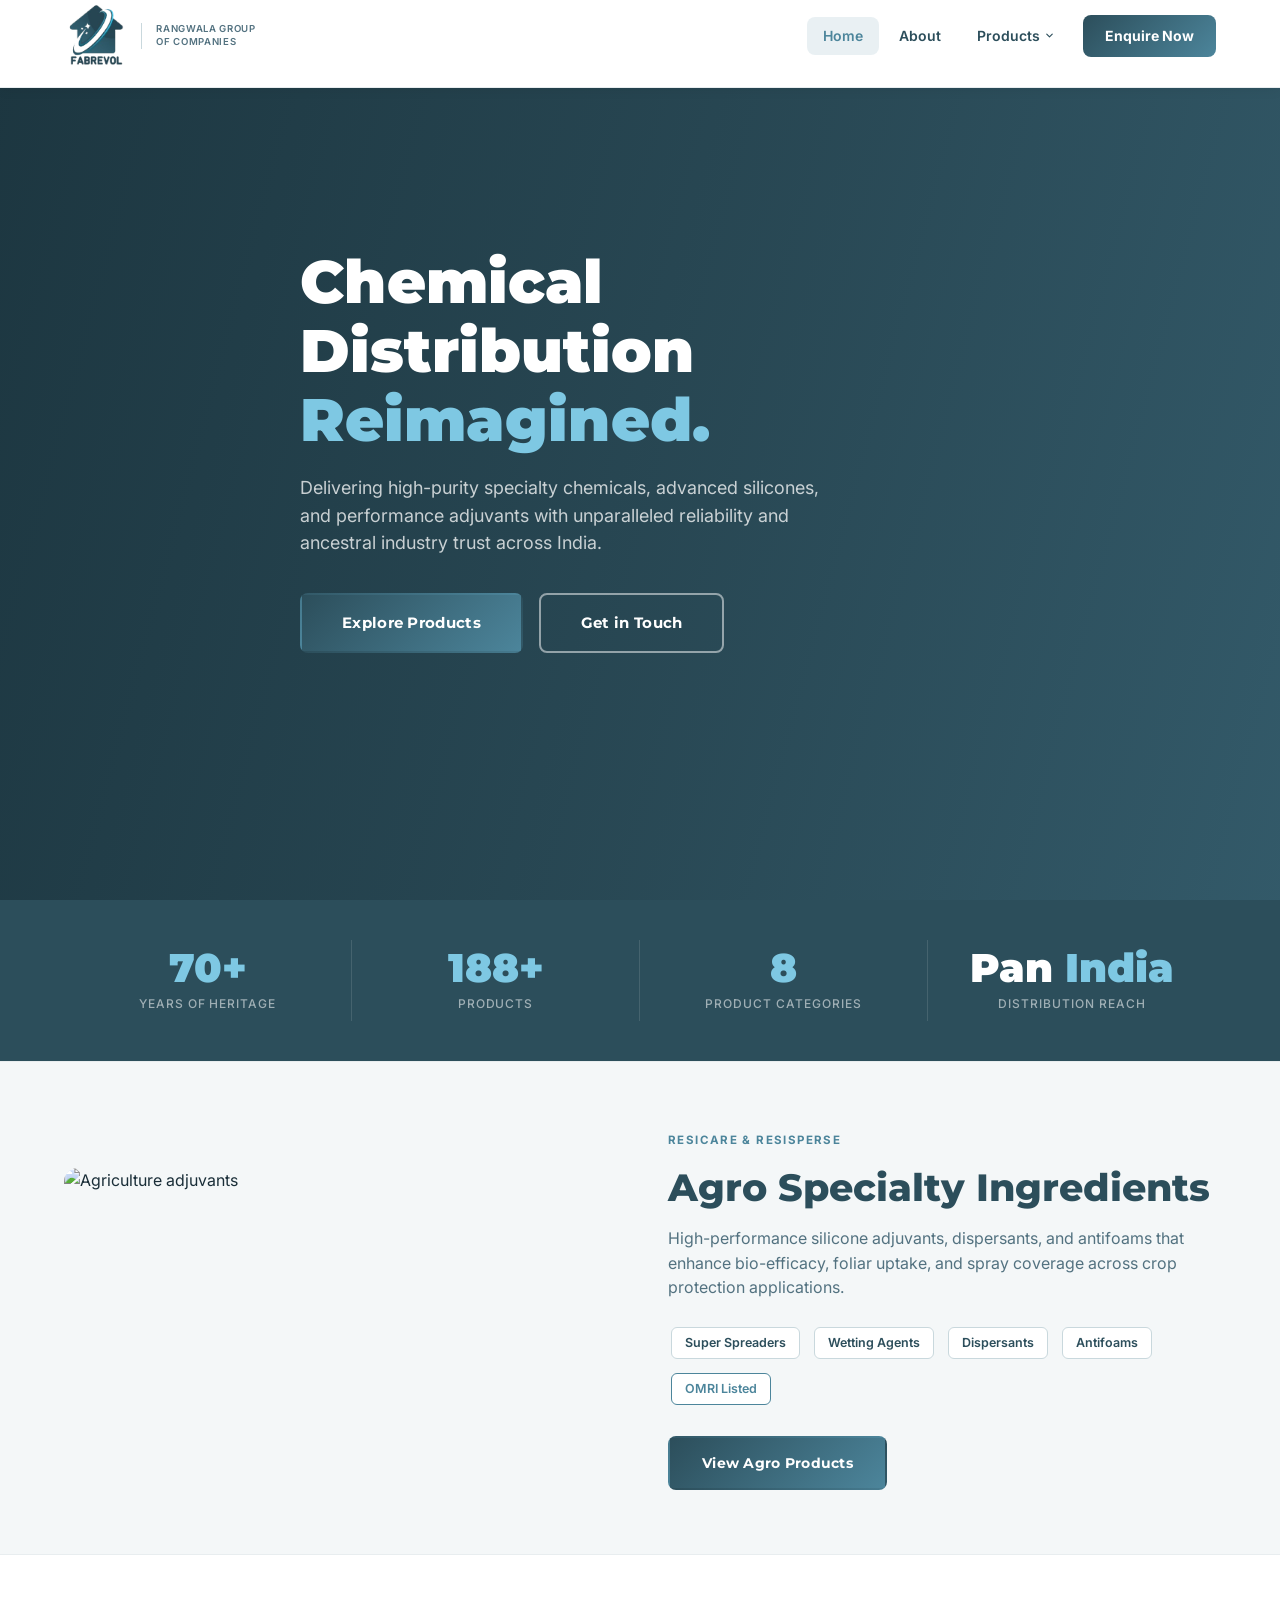
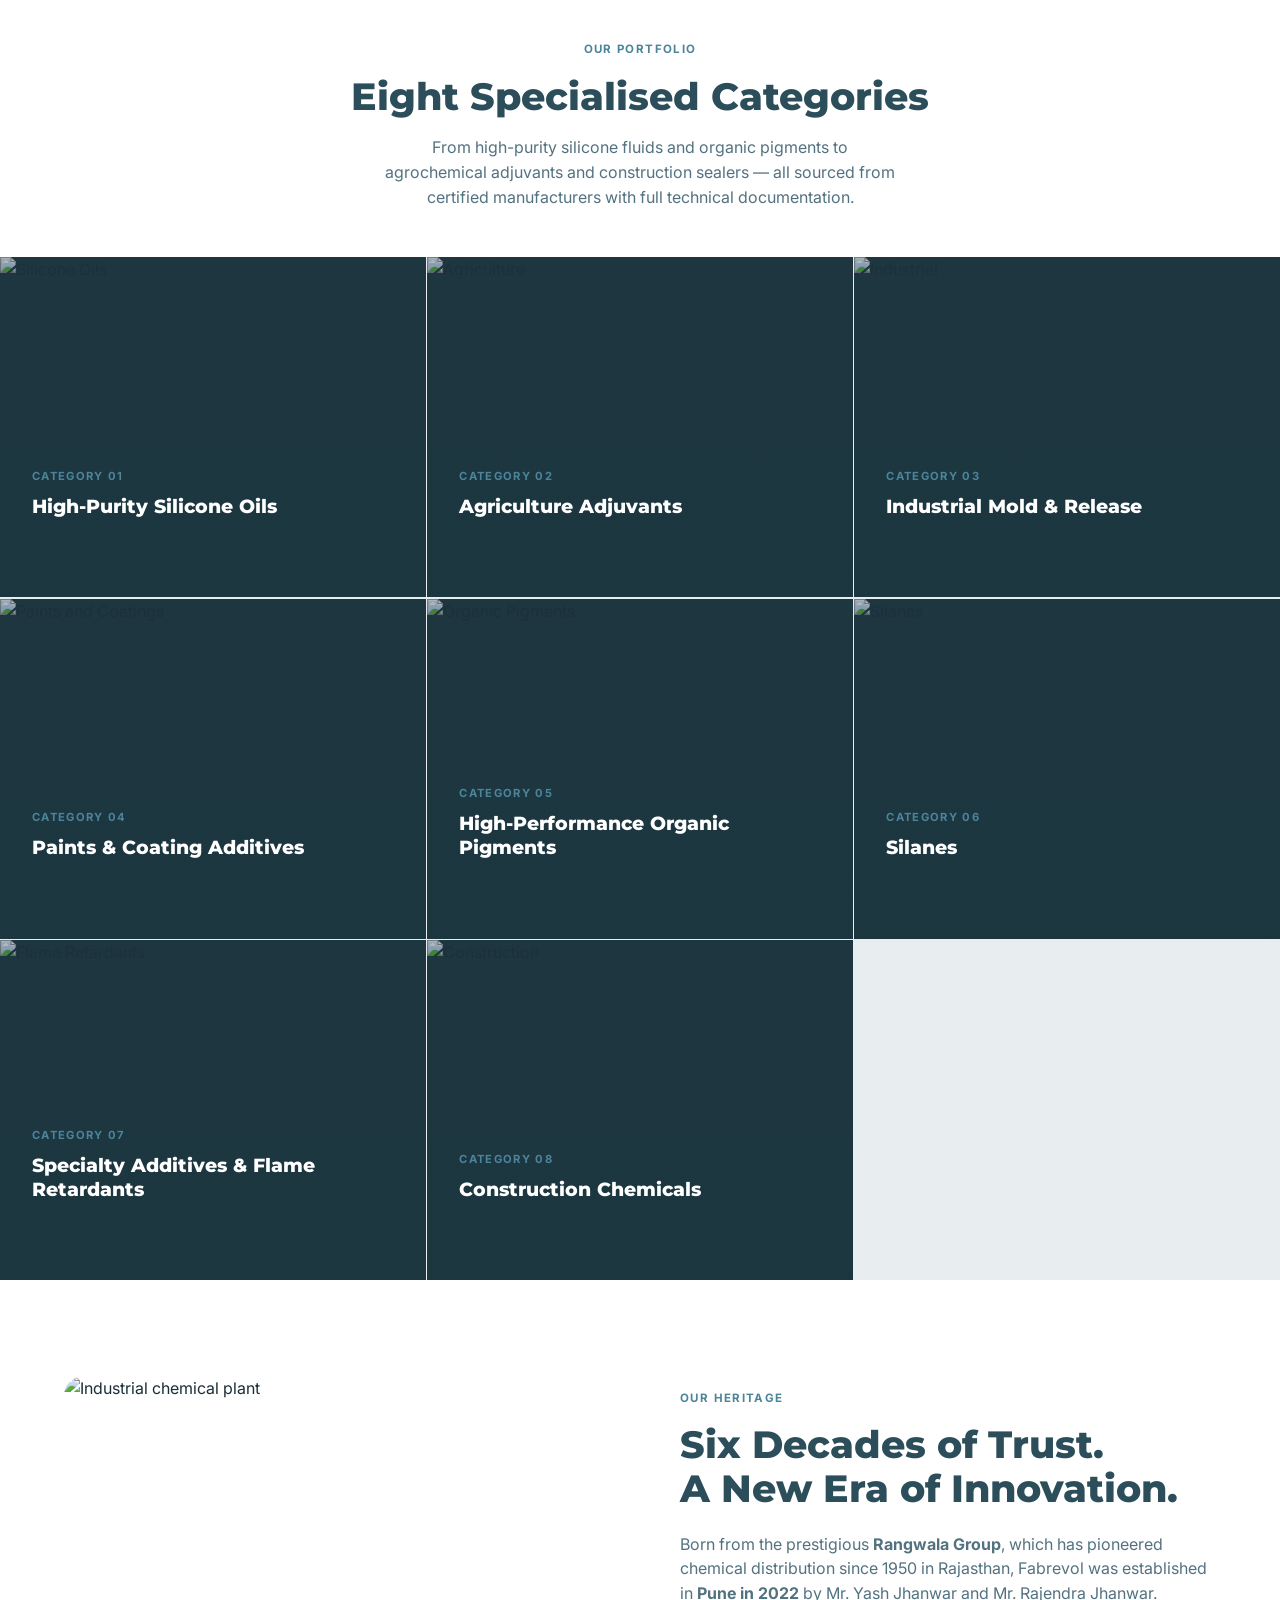
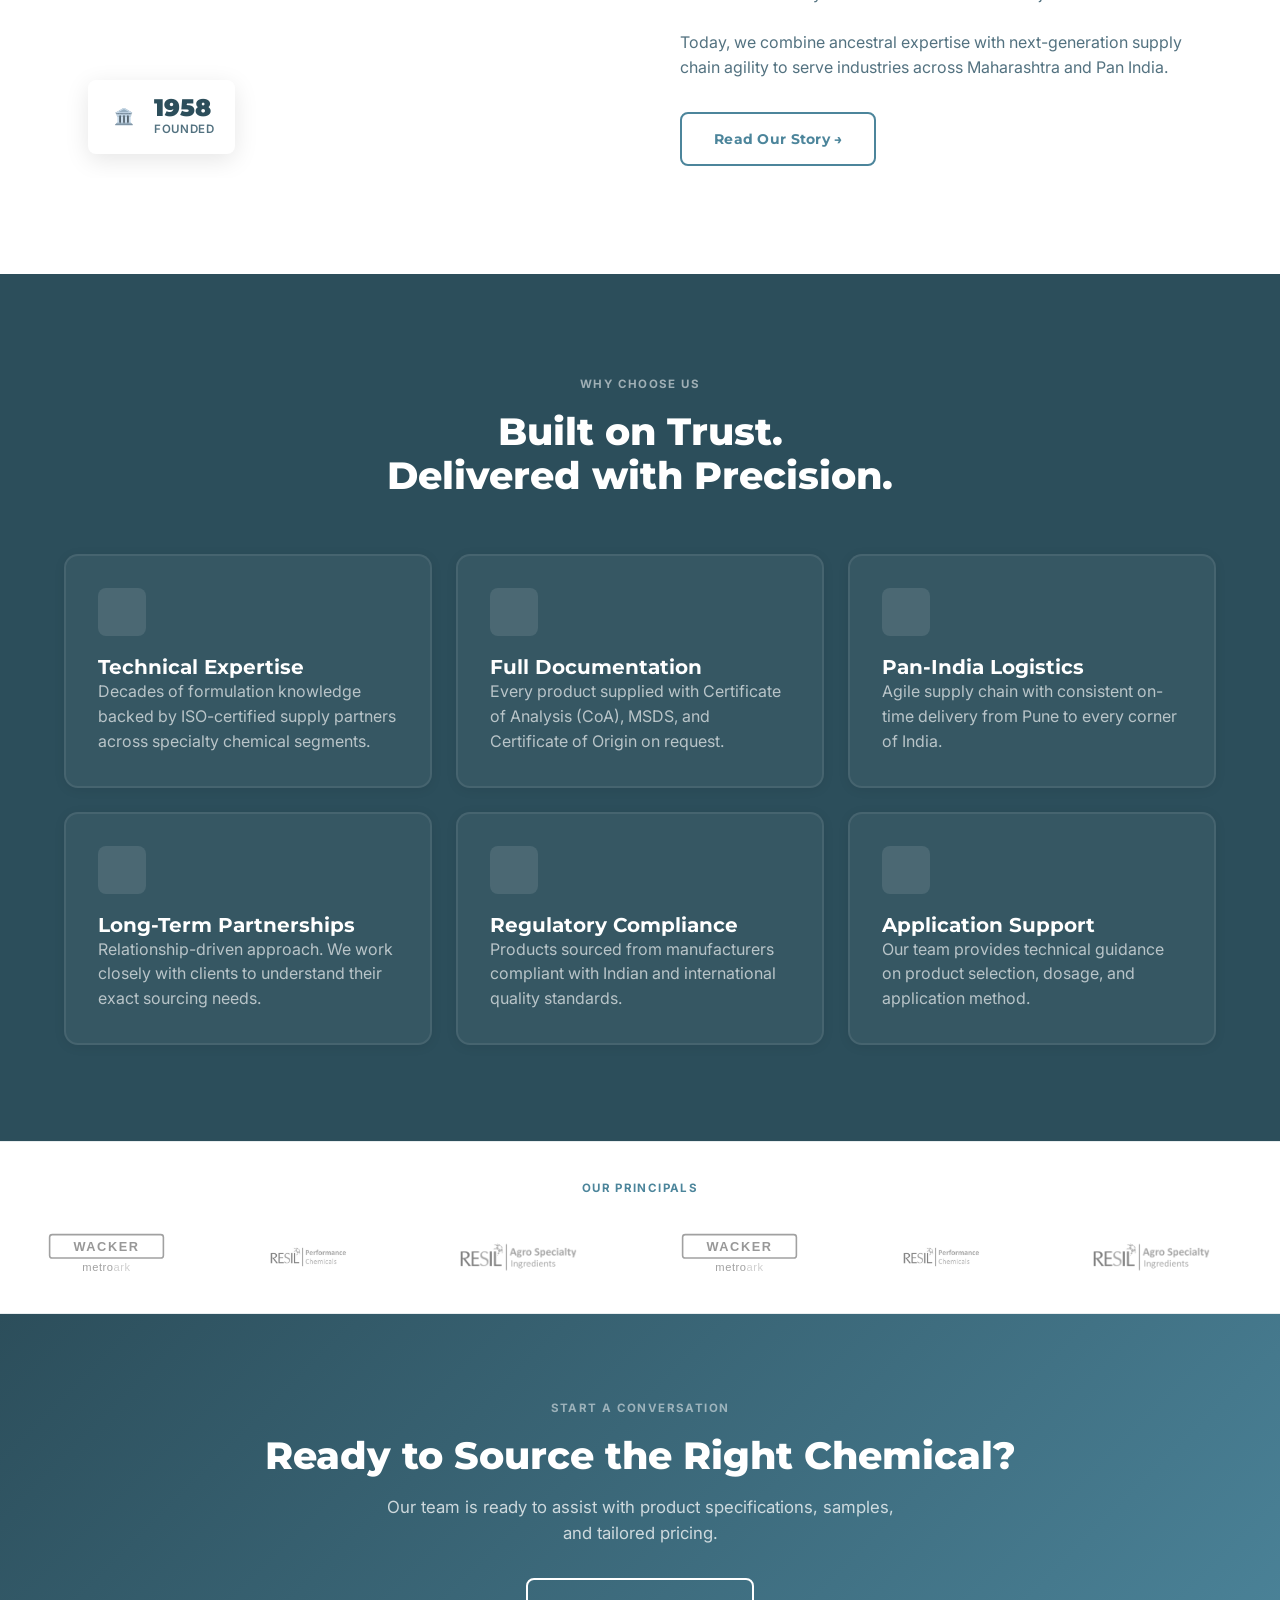
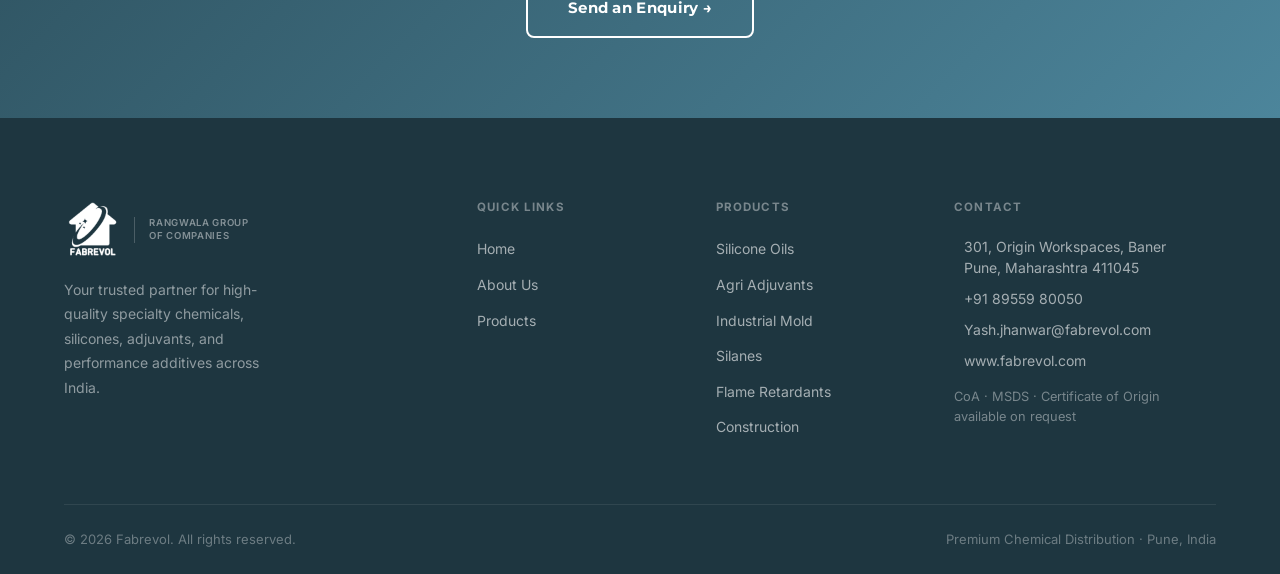
==== index.html @ ea40f1e9 "Replace principals section with rolling logo ticker; add Wacker Metroark SVG" ====
<!DOCTYPE html>
<html lang="en">
<head>
  <meta charset="UTF-8">
  <meta name="viewport" content="width=device-width, initial-scale=1.0">

  <!-- Primary SEO -->
  <title>Fabrevol | Specialty Chemical Distributor — Pune, India</title>
  <meta name="description" content="Fabrevol delivers high-purity specialty chemicals across India — silicone oils (PDMS), agri adjuvants, silanes, flame retardants, and construction chemicals. Pan-India distribution from Pune, backed by 75+ years of Rangwala Group heritage.">
  <meta name="keywords" content="specialty chemical distributor india, silicone oil supplier pune, PDMS distributor india, agri adjuvants supplier, silane coupling agent, flame retardants india, chemical distribution maharashtra, Fabrevol">
  <meta name="robots" content="index, follow">
  <meta name="author" content="Fabrevol">
  <link rel="canonical" href="https://www.fabrevol.com/">

  <!-- Open Graph -->
  <meta property="og:type" content="website">
  <meta property="og:site_name" content="Fabrevol">
  <meta property="og:title" content="Fabrevol | Specialty Chemical Distributor — Pune, India">
  <meta property="og:description" content="High-purity specialty chemicals across India — silicone oils, agri adjuvants, silanes, flame retardants, and construction chemicals. Pan-India distribution backed by 75+ years of Rangwala Group heritage.">
  <meta property="og:url" content="https://www.fabrevol.com/">
  <meta property="og:image" content="https://www.fabrevol.com/assets/logo.png">

  <!-- Twitter Card -->
  <meta name="twitter:card" content="summary_large_image">
  <meta name="twitter:title" content="Fabrevol | Specialty Chemical Distributor — Pune, India">
  <meta name="twitter:description" content="High-purity specialty chemicals across India — silicone oils, agri adjuvants, silanes, flame retardants, and construction chemicals.">
  <meta name="twitter:image" content="https://www.fabrevol.com/assets/logo.png">

  <!-- JSON-LD Structured Data -->
  <script type="application/ld+json">
  {
    "@context": "https://schema.org",
    "@type": "Organization",
    "name": "Fabrevol",
    "alternateName": "Fabrevol — Rangwala Group of Companies",
    "url": "https://www.fabrevol.com",
    "logo": "https://www.fabrevol.com/assets/logo.png",
    "description": "Premium specialty chemical distributor in Pune, India. Silicone oils (PDMS), agrochemical adjuvants, organofunctional silanes, flame retardants, and construction chemicals.",
    "foundingDate": "2022",
    "address": {
      "@type": "PostalAddress",
      "streetAddress": "301, Origin Workspaces, Baner, Near Filament Bar, Opp. Green Park Hotel",
      "addressLocality": "Pune",
      "addressRegion": "Maharashtra",
      "postalCode": "411045",
      "addressCountry": "IN"
    },
    "telephone": "+918955980050",
    "email": "Yash.jhanwar@fabrevol.com",
    "areaServed": "IN",
    "sameAs": ["https://www.linkedin.com/in/yashjhanwar/"]
  }
  </script>

  <link rel="icon" type="image/png" sizes="128x128" href="/assets/favicon.png">
  <link rel="stylesheet" href="/css/style.css">
</head>
<body>

<!-- ── HEADER ── -->
<header class="header" id="header">
  <div class="container">
    <div class="header__inner">
      <a href="/index.html" class="logo">
        <img src="/assets/logo.png" alt="Fabrevol">
        <span class="logo-sub">Rangwala Group<br>of Companies</span>
      </a>
      <nav class="nav">
        <a href="/index.html"    class="nav-link">Home</a>
        <a href="/about.html"   class="nav-link">About</a>
        <div class="nav-dropdown"><a href="/products.html" class="nav-link">Products<svg class="nav-dropdown__chevron" width="11" height="11" viewBox="0 0 24 24" fill="none" stroke="currentColor" stroke-width="2.5" stroke-linecap="round" stroke-linejoin="round"><polyline points="6 9 12 15 18 9"/></svg></a><div class="nav-dropdown__menu"><a href="/products.html#silicone">Silicone Oils</a><a href="/products.html#agri">Agrochemicals</a><a href="/products.html#rubber">Industrial Mold &amp; Release</a><a href="/products.html#paints">Paints &amp; Coatings</a><a href="/products.html#pigments">Organic Pigments</a><a href="/products.html#silane">Silanes</a><a href="/products.html#fr">Flame Retardants</a><a href="/products.html#construction">Construction Chemicals</a></div></div>
        <a href="/contact.html" class="btn-nav" style="margin-left:0.5rem;">Enquire Now</a>
      </nav>
      <button class="hamburger" id="hamburger" aria-label="Menu">
        <span class="ham-bar"></span><span class="ham-bar"></span><span class="ham-bar"></span>
      </button>
    </div>
  </div>
</header>

<!-- Mobile nav -->
<div class="mobile-nav" id="mobile-nav">
  <a href="/index.html"    class="nav-link">Home</a>
  <a href="/about.html"   class="nav-link">About</a>
  <div class="nav-dropdown"><a href="/products.html" class="nav-link">Products<svg class="nav-dropdown__chevron" width="11" height="11" viewBox="0 0 24 24" fill="none" stroke="currentColor" stroke-width="2.5" stroke-linecap="round" stroke-linejoin="round"><polyline points="6 9 12 15 18 9"/></svg></a><div class="nav-dropdown__menu"><a href="/products.html#silicone">Silicone Oils</a><a href="/products.html#agri">Agrochemicals</a><a href="/products.html#rubber">Industrial Mold &amp; Release</a><a href="/products.html#paints">Paints &amp; Coatings</a><a href="/products.html#pigments">Organic Pigments</a><a href="/products.html#silane">Silanes</a><a href="/products.html#fr">Flame Retardants</a><a href="/products.html#construction">Construction Chemicals</a></div></div>
  <a href="/contact.html" class="btn-nav">Enquire Now</a>
</div>

<!-- ── HERO ── -->
<section class="hero">
  <div class="hero__bg" style="background-image:url('https://images.unsplash.com/photo-1504328345606-18bbc8c9d7d1?auto=format&fit=crop&w=1920&q=80')"></div>
  <div class="hero__overlay"></div>
  <div class="container">
    <div class="hero__content reveal">
      <h1>Chemical Distribution<br><span>Reimagined.</span></h1>
      <p>Delivering high-purity specialty chemicals, advanced silicones, and performance adjuvants with unparalleled reliability and ancestral industry trust across India.</p>
      <div class="hero__actions">
        <a href="/products.html" class="btn btn--primary btn--lg">Explore Products</a>
        <a href="/contact.html"  class="btn btn--outline btn--lg">Get in Touch</a>
      </div>
    </div>
  </div>
</section>

<!-- ── STATS ── -->
<div class="stat-bar">
  <div class="container">
    <div class="stat-bar__grid">
      <div class="stat-item">
        <div class="stat-num"><span data-target="75" data-suffix="+">75+</span></div>
        <div class="stat-label">Years of Heritage</div>
      </div>
      <div class="stat-item">
        <div class="stat-num"><span data-target="200" data-suffix="+">200+</span></div>
        <div class="stat-label">Products</div>
      </div>
      <div class="stat-item">
        <div class="stat-num"><span data-target="8">8</span></div>
        <div class="stat-label">Product Categories</div>
      </div>
      <div class="stat-item">
        <div class="stat-num">Pan<span> India</span></div>
        <div class="stat-label">Distribution Reach</div>
      </div>
    </div>
  </div>
</div>

<!-- ── AGRO FEATURE ── -->
<section style="background:var(--off-white); border-top:1px solid var(--gray-100); border-bottom:1px solid var(--gray-100); padding-block:4rem;">
  <div class="container">
    <div style="display:grid; grid-template-columns:repeat(auto-fit,minmax(280px,1fr)); gap:3.5rem; align-items:center;">
      <img src="https://images.unsplash.com/photo-1625246333195-78d9c38ad449?auto=format&fit=crop&w=900&q=80" alt="Agriculture adjuvants" style="width:100%; height:280px; object-fit:cover; border-radius:var(--radius-md);" loading="lazy">
      <div>
        <span class="label">RESICARE &amp; RESISPERSE</span>
        <h2 style="margin-bottom:1rem;">Agro Specialty Ingredients</h2>
        <p style="color:var(--text-muted); margin-bottom:1.5rem;">High-performance silicone adjuvants, dispersants, and antifoams that enhance bio-efficacy, foliar uptake, and spray coverage across crop protection applications.</p>
        <div style="display:flex; flex-wrap:wrap; gap:0.5rem; margin-bottom:1.75rem;">
          <span class="tag">Super Spreaders</span>
          <span class="tag">Wetting Agents</span>
          <span class="tag">Dispersants</span>
          <span class="tag">Antifoams</span>
          <span class="tag tag--accent">OMRI Listed</span>
        </div>
        <a href="/products.html#agri" class="btn btn--primary">View Agro Products</a>
      </div>
    </div>
  </div>
</section>

<!-- ── PRODUCT CATEGORIES ── -->
<section style="padding-block:0;">
  <div style="text-align:center; padding:5rem 1.5rem 3rem;">
    <span class="label">Our Portfolio</span>
    <h2 style="margin-bottom:1rem;">Eight Specialised Categories</h2>
    <p style="max-width:52ch; margin-inline:auto; color:var(--text-muted);">From high-purity silicone fluids and organic pigments to agrochemical adjuvants and construction sealers — all sourced from certified manufacturers with full technical documentation.</p>
  </div>

  <div class="cat-grid">

    <a href="/products.html#silicone" class="cat-card">
      <img class="cat-card__img" src="https://images.unsplash.com/photo-1532187863486-abf9dbad1b69?auto=format&fit=crop&w=900&q=80" alt="Silicone Oils" loading="lazy">
      <div class="cat-card__overlay"></div>
      <div class="cat-card__body">
        <span class="cat-card__num">Category 01</span>
        <div class="cat-card__title">High-Purity Silicone Oils</div>
        <div class="cat-card__desc">PDMS fluids in precision-calibrated viscosity grades (0.65–65,000 cSt) for industrial, pharma, and cosmetic applications.</div>
        <span class="cat-card__arrow">View Details →</span>
      </div>
    </a>

    <a href="/products.html#agri" class="cat-card">
      <img class="cat-card__img" src="https://images.unsplash.com/photo-1625246333195-78d9c38ad449?auto=format&fit=crop&w=900&q=80" alt="Agriculture" loading="lazy">
      <div class="cat-card__overlay"></div>
      <div class="cat-card__body">
        <span class="cat-card__num">Category 02</span>
        <div class="cat-card__title">Agriculture Adjuvants</div>
        <div class="cat-card__desc">Super-spreaders, penetrants, and seed coating emulsions that enhance bio-efficacy and foliar uptake of agrochemicals.</div>
        <span class="cat-card__arrow">View Details →</span>
      </div>
    </a>

    <a href="/products.html#rubber" class="cat-card">
      <img class="cat-card__img" src="https://images.unsplash.com/photo-1581091226825-a6a2a5aee158?auto=format&fit=crop&w=900&q=80" alt="Industrial" loading="lazy">
      <div class="cat-card__overlay"></div>
      <div class="cat-card__body">
        <span class="cat-card__num">Category 03</span>
        <div class="cat-card__title">Industrial Mold &amp; Release</div>
        <div class="cat-card__desc">High-performance release agents, defoamers, and process lubricants for rubber, tire, and die-casting industries.</div>
        <span class="cat-card__arrow">View Details →</span>
      </div>
    </a>

    <a href="/products.html#paints" class="cat-card">
      <img class="cat-card__img" src="https://images.unsplash.com/photo-1562259949-e8e7689d7828?auto=format&fit=crop&w=900&q=80" alt="Paints and Coatings" loading="lazy">
      <div class="cat-card__overlay"></div>
      <div class="cat-card__body">
        <span class="cat-card__num">Category 04</span>
        <div class="cat-card__title">Paints &amp; Coating Additives</div>
        <div class="cat-card__desc">Rheology modifiers, dispersants, defoamers, matting agents, adhesion promoters, UV absorbers, and HALS for all paint systems.</div>
        <span class="cat-card__arrow">View Details →</span>
      </div>
    </a>

    <a href="/products.html#pigments" class="cat-card">
      <img class="cat-card__img" src="https://images.unsplash.com/photo-1541701494587-cb58502866ab?auto=format&fit=crop&w=900&q=80" alt="Organic Pigments" loading="lazy">
      <div class="cat-card__overlay"></div>
      <div class="cat-card__body">
        <span class="cat-card__num">Category 05</span>
        <div class="cat-card__title">High-Performance Organic Pigments</div>
        <div class="cat-card__desc">Phthalocyanines, Quinacridones, DPP, and Azo pigments with exceptional lightfastness for paints, inks, plastics, and rubber.</div>
        <span class="cat-card__arrow">View Details →</span>
      </div>
    </a>

    <a href="/products.html#silane" class="cat-card">
      <img class="cat-card__img" src="https://images.unsplash.com/photo-1518770660439-4636190af475?auto=format&fit=crop&w=900&q=80" alt="Silanes" loading="lazy">
      <div class="cat-card__overlay"></div>
      <div class="cat-card__body">
        <span class="cat-card__num">Category 06</span>
        <div class="cat-card__title">Silanes</div>
        <div class="cat-card__desc">Amine, epoxy, vinyl, and methacrylate silanes for paints and coatings adhesion, granite and stone protection, cable insulation, and composite reinforcement.</div>
        <span class="cat-card__arrow">View Details →</span>
      </div>
    </a>

    <a href="/products.html#fr" class="cat-card">
      <img class="cat-card__img" src="https://images.unsplash.com/photo-1611273426858-450d8e3c9fce?auto=format&fit=crop&w=900&q=80" alt="Flame Retardants" loading="lazy">
      <div class="cat-card__overlay"></div>
      <div class="cat-card__body">
        <span class="cat-card__num">Category 07</span>
        <div class="cat-card__title">Specialty Additives &amp; Flame Retardants</div>
        <div class="cat-card__desc">TCPP, TEP, BDP, and IPPP for rigid/flexible PU foams, engineering plastics, and PVC applications.</div>
        <span class="cat-card__arrow">View Details →</span>
      </div>
    </a>

    <a href="/products.html#construction" class="cat-card">
      <img class="cat-card__img" src="https://images.unsplash.com/photo-1504307651254-35680f356dfd?auto=format&fit=crop&w=900&q=80" alt="Construction" loading="lazy">
      <div class="cat-card__overlay"></div>
      <div class="cat-card__body">
        <span class="cat-card__num">Category 08</span>
        <div class="cat-card__title">Construction Chemicals</div>
        <div class="cat-card__desc">Alkyl alkoxysilanes, siloxanes, and micro-emulsions for breathable, deep-penetrating water repellency on concrete, masonry, and stone.</div>
        <span class="cat-card__arrow">View Details →</span>
      </div>
    </a>

  </div>
</section>

<!-- ── ABOUT TEASER ── -->
<section class="section">
  <div class="container">
    <div class="two-col reveal">
      <div class="img-wrap">
        <img src="https://images.unsplash.com/photo-1554475901-4538ddfbccc2?auto=format&fit=crop&w=1000&q=80" alt="Industrial chemical plant" loading="lazy">
        <div class="img-badge">
          <div class="img-badge__icon">🏛️</div>
          <div>
            <div class="img-badge__num">1958</div>
            <div class="img-badge__text">Founded</div>
          </div>
        </div>
      </div>
      <div class="text-block reveal reveal-delay-2">
        <span class="label">Our Heritage</span>
        <h2>Six Decades of Trust.<br>A New Era of Innovation.</h2>
        <p>Born from the prestigious <strong>Rangwala Group</strong>, which has pioneered chemical distribution since 1950 in Rajasthan, Fabrevol was established in <strong>Pune in 2022</strong> by Mr. Yash Jhanwar and Mr. Rajendra Jhanwar.</p>
        <p>Today, we combine ancestral expertise with next-generation supply chain agility to serve industries across Maharashtra and Pan India.</p>
        <a href="/about.html" class="btn btn--teal" style="margin-top:0.5rem;">Read Our Story →</a>
      </div>
    </div>
  </div>
</section>

<!-- ── WHY FABREVOL ── -->
<section class="section section--dark reveal">
  <div class="container">
    <div class="section-head">
      <span class="label">Why Choose Us</span>
      <h2>Built on Trust.<br>Delivered with Precision.</h2>
    </div>
    <div class="value-grid">
      <div class="value-card reveal reveal-delay-1">
        <div class="value-card__icon"><i data-lucide="flask-conical"></i></div>
        <h3>Technical Expertise</h3>
        <p>Decades of formulation knowledge backed by ISO-certified supply partners across specialty chemical segments.</p>
      </div>
      <div class="value-card reveal reveal-delay-2">
        <div class="value-card__icon"><i data-lucide="file-text"></i></div>
        <h3>Full Documentation</h3>
        <p>Every product supplied with Certificate of Analysis (CoA), MSDS, and Certificate of Origin on request.</p>
      </div>
      <div class="value-card reveal reveal-delay-3">
        <div class="value-card__icon"><i data-lucide="truck"></i></div>
        <h3>Pan-India Logistics</h3>
        <p>Agile supply chain with consistent on-time delivery from Pune to every corner of India.</p>
      </div>
      <div class="value-card reveal reveal-delay-1">
        <div class="value-card__icon"><i data-lucide="handshake"></i></div>
        <h3>Long-Term Partnerships</h3>
        <p>Relationship-driven approach. We work closely with clients to understand their exact sourcing needs.</p>
      </div>
      <div class="value-card reveal reveal-delay-2">
        <div class="value-card__icon"><i data-lucide="scale"></i></div>
        <h3>Regulatory Compliance</h3>
        <p>Products sourced from manufacturers compliant with Indian and international quality standards.</p>
      </div>
      <div class="value-card reveal reveal-delay-3">
        <div class="value-card__icon"><i data-lucide="lightbulb"></i></div>
        <h3>Application Support</h3>
        <p>Our team provides technical guidance on product selection, dosage, and application method.</p>
      </div>
    </div>
  </div>
</section>

<!-- ── PRINCIPALS TICKER ── -->
<div style="background:white; border-top:1px solid var(--gray-100); border-bottom:1px solid var(--gray-100); padding:2rem 0;">
  <div class="container" style="text-align:center; margin-bottom:1.25rem;">
    <span class="label">Our Principals</span>
  </div>
  <div style="overflow:hidden;">
    <div class="ticker-track">
      <img src="/assets/logo-wacker-metroark.svg" alt="Wacker Metroark" class="ticker-logo">
      <img src="/assets/logo-resil.jpg"            alt="Resil Performance Chemicals" class="ticker-logo">
      <img src="/assets/logo-resil-agro.png"       alt="Resil Agro Specialty Ingredients" class="ticker-logo">
      <img src="/assets/logo-wacker-metroark.svg"  alt="Wacker Metroark" class="ticker-logo">
      <img src="/assets/logo-resil.jpg"            alt="Resil Performance Chemicals" class="ticker-logo">
      <img src="/assets/logo-resil-agro.png"       alt="Resil Agro Specialty Ingredients" class="ticker-logo">
    </div>
  </div>
</div>
<style>
.ticker-track {
  display: flex;
  align-items: center;
  gap: 6rem;
  width: max-content;
  padding: 0 3rem;
  animation: ticker-scroll 20s linear infinite;
}
.ticker-logo {
  height: 48px;
  width: auto;
  object-fit: contain;
  flex-shrink: 0;
  filter: grayscale(100%);
  opacity: 0.55;
  transition: filter 0.3s, opacity 0.3s;
}
.ticker-logo:hover {
  filter: grayscale(0%);
  opacity: 1;
}
@keyframes ticker-scroll {
  0%   { transform: translateX(0); }
  100% { transform: translateX(-50%); }
}
</style>

<!-- ── CTA BANNER ── -->
<div class="cta-banner reveal">
  <div class="container">
    <span class="label" style="color:rgba(255,255,255,0.5)">Start a Conversation</span>
    <h2>Ready to Source the Right Chemical?</h2>
    <p>Our team is ready to assist with product specifications, samples, and tailored pricing.</p>
    <a href="/contact.html" class="btn btn--outline btn--lg" style="border-color:white; color:white;">Send an Enquiry →</a>
  </div>
</div>

<!-- ── FOOTER ── -->
<footer class="footer">
  <div class="container">
    <div class="footer__grid">
      <div class="footer__brand">
        <a href="/index.html" class="logo">
          <img src="/assets/logo.png" alt="Fabrevol">
          <span class="logo-sub">Rangwala Group<br>of Companies</span>
        </a>
        <p>Your trusted partner for high-quality specialty chemicals, silicones, adjuvants, and performance additives across India.</p>
      </div>
      <div>
        <div class="footer__heading">Quick Links</div>
        <ul class="footer__links">
          <li><a href="/index.html">Home</a></li>
          <li><a href="/about.html">About Us</a></li>
          <li><a href="/products.html">Products</a></li>
        </ul>
      </div>
      <div>
        <div class="footer__heading">Products</div>
        <ul class="footer__links">
          <li><a href="/products.html#silicone">Silicone Oils</a></li>
          <li><a href="/products.html#agri">Agri Adjuvants</a></li>
          <li><a href="/products.html#rubber">Industrial Mold</a></li>
          <li><a href="/products.html#silane">Silanes</a></li>
          <li><a href="/products.html#fr">Flame Retardants</a></li>
          <li><a href="/products.html#construction">Construction</a></li>
        </ul>
      </div>
      <div>
        <div class="footer__heading">Contact</div>
        <div class="footer__contact-item"><i data-lucide="map-pin"></i><span>301, Origin Workspaces, Baner<br>Pune, Maharashtra 411045</span></div>
        <div class="footer__contact-item"><i data-lucide="phone"></i><a href="tel:+918955980050">+91 89559 80050</a></div>
        <div class="footer__contact-item"><i data-lucide="mail"></i><a href="mailto:Yash.jhanwar@fabrevol.com">Yash.jhanwar@fabrevol.com</a></div>
        <div class="footer__contact-item"><i data-lucide="globe"></i><span>www.fabrevol.com</span></div>
        <div class="footer__contact-item" style="margin-top:1rem; font-size:0.8rem; color:rgba(255,255,255,0.4);">CoA · MSDS · Certificate of Origin available on request</div>
      </div>
    </div>
    <div class="footer__bottom">
      <span>&copy; <span id="footer-year"></span> Fabrevol. All rights reserved.</span>
      <span>Premium Chemical Distribution · Pune, India</span>
    </div>
  </div>
</footer>

<script src="https://unpkg.com/lucide@latest/dist/umd/lucide.min.js"></script>
<script src="/js/main.js"></script>
</body>
</html>
---- css/style.css ----
@import url('https://fonts.googleapis.com/css2?family=Inter:wght@400;500;600;700&family=Montserrat:wght@600;700;800;900&display=swap');

/* ── Variables ── */
:root {
  --primary:      #2C4E5B;
  --primary-dark: #1e3640;
  --accent:       #4C859B;
  --accent-light: rgba(76,133,155,0.12);
  --white:        #ffffff;
  --off-white:    #F4F7F8;
  --gray-100:     #E8EDEF;
  --gray-200:     #C9D8DD;
  --gray-500:     #7A9BAA;
  --text:         #1a2e38;
  --text-muted:   #537280;
  --gradient:     linear-gradient(135deg, #2C4E5B 0%, #4C859B 100%);
  --shadow-sm:    0 2px 8px rgba(0,0,0,0.07);
  --shadow-md:    0 6px 24px rgba(0,0,0,0.10);
  --shadow-lg:    0 16px 48px rgba(0,0,0,0.14);
  --radius-sm:    8px;
  --radius-md:    14px;
  --radius-lg:    20px;
  --header-h:     88px;
  --container:    1200px;
  --ease:         cubic-bezier(0.4,0,0.2,1);
}

/* ── Reset ── */
*, *::before, *::after { box-sizing: border-box; margin: 0; padding: 0; }
html { scroll-behavior: smooth; font-size: 16px; }
body { font-family: 'Inter', system-ui, sans-serif; color: var(--text); background: var(--white); line-height: 1.6; -webkit-font-smoothing: antialiased; }
img { display: block; max-width: 100%; }
a { color: inherit; text-decoration: none; }
ul { list-style: none; }
button { cursor: pointer; font-family: inherit; }

/* ── Typography ── */
h1,h2,h3,h4 { font-family: 'Montserrat', sans-serif; line-height: 1.15; color: var(--primary); }
h1 { font-size: clamp(2.2rem, 5vw, 3.75rem); font-weight: 900; }
h2 { font-size: clamp(1.75rem, 3vw, 2.5rem);  font-weight: 800; }
h3 { font-size: 1.25rem; font-weight: 700; }
h4 { font-size: 1rem;    font-weight: 700; }
p  { color: var(--text-muted); line-height: 1.55; }

/* ── Layout ── */
.container { max-width: var(--container); margin-inline: auto; padding-inline: 1.5rem; }
.section    { padding-block: 6rem; }
.section--sm { padding-block: 4rem; }
.section--dark { background: var(--primary); }
.section--dark h2, .section--dark h3, .section--dark h4 { color: var(--white); }
.section--dark p { color: rgba(255,255,255,0.65); }
.section--tinted { background: var(--off-white); }

/* ── Section label ── */
.label {
  display: inline-block;
  font-size: 0.72rem;
  font-weight: 700;
  letter-spacing: 0.12em;
  text-transform: uppercase;
  color: var(--accent);
  margin-bottom: 1rem;
}
.section--dark .label { color: rgba(255,255,255,0.55); }

/* ── Section head ── */
.section-head { text-align: center; max-width: 640px; margin-inline: auto; margin-bottom: 3.5rem; }
.section-head h2 { margin-bottom: 1rem; }
.section-head p  { font-size: 1.05rem; }

/* ─────────────────────────────────────────
   HEADER / NAV
───────────────────────────────────────── */
.header {
  position: fixed;
  top: 0; left: 0; right: 0;
  z-index: 1000;
  height: var(--header-h);
  background: white;
  border-bottom: 1px solid var(--gray-100);
  box-shadow: 0 2px 12px rgba(0,0,0,0.06);
}

.header__inner {
  height: 100%;
  display: flex;
  align-items: center;
  justify-content: space-between;
  gap: 2rem;
}

/* Logo — header */
.logo { display: flex; flex-direction: row; align-items: center; flex-shrink: 0; gap: 0.875rem; text-decoration: none; }
.logo img { height: 72px; width: auto; }
.logo-sub {
  font-size: 0.6rem;
  color: var(--text-muted);
  font-weight: 600;
  letter-spacing: 0.07em;
  text-transform: uppercase;
  line-height: 1.35;
  border-left: 1px solid var(--gray-200);
  padding-left: 0.875rem;
  white-space: nowrap;
}

/* Footer logo */
.footer .logo { flex-direction: row; align-items: center; }
.footer .logo img { display: block; height: 64px; filter: brightness(0) invert(1); }
.footer .logo-sub { border-left-color: rgba(255,255,255,0.2); color: rgba(255,255,255,0.45); }

/* Nav links */
.nav { display: flex; align-items: center; gap: 0.25rem; }
.nav-link {
  padding: 0.5rem 1rem;
  font-size: 0.875rem;
  font-weight: 600;
  color: var(--primary);
  border-radius: var(--radius-sm);
  transition: color 0.2s, background 0.2s;
  white-space: nowrap;
  position: relative;
  display: flex;
  align-items: center;
  gap: 0.25rem;
}
.nav-link:hover { color: var(--accent); background: var(--accent-light); }
.nav-link.active { color: var(--accent); background: var(--accent-light); }

/* Products dropdown */
.nav-dropdown { position: relative; }
.nav-dropdown__menu {
  position: absolute;
  top: calc(100% + 0.375rem);
  left: 0;
  background: white;
  border: 1.5px solid var(--gray-100);
  border-radius: var(--radius-md);
  box-shadow: var(--shadow-lg);
  min-width: 230px;
  padding: 0.4rem;
  opacity: 0;
  visibility: hidden;
  transform: translateY(-6px);
  transition: opacity 0.18s, transform 0.18s, visibility 0.18s;
  z-index: 500;
}
.nav-dropdown:hover .nav-dropdown__menu,
.nav-dropdown:focus-within .nav-dropdown__menu {
  opacity: 1;
  visibility: visible;
  transform: translateY(0);
}
.nav-dropdown__menu a {
  display: flex;
  align-items: center;
  gap: 0.5rem;
  padding: 0.55rem 0.875rem;
  font-size: 0.835rem;
  font-weight: 600;
  color: var(--primary);
  border-radius: var(--radius-sm);
  transition: background 0.15s, color 0.15s;
}
.nav-dropdown__menu a:hover { background: var(--accent-light); color: var(--accent); }
.nav-dropdown__chevron { transition: transform 0.18s; flex-shrink: 0; }
.nav-dropdown:hover .nav-dropdown__chevron { transform: rotate(180deg); }

/* CTA button in nav */
.btn-nav {
  padding: 0.6rem 1.375rem;
  background: var(--gradient);
  border: none;
  border-radius: var(--radius-sm);
  color: white;
  font-size: 0.875rem;
  font-weight: 700;
  transition: all 0.2s var(--ease);
}
.btn-nav:hover { opacity: 0.88; transform: translateY(-1px); box-shadow: var(--shadow-sm); }

/* Hamburger */
.hamburger {
  display: none;
  flex-direction: column;
  gap: 5px;
  background: none;
  border: none;
  padding: 6px;
}
.ham-bar { display: block; width: 24px; height: 2px; background: var(--primary); border-radius: 2px; transition: transform 0.3s, opacity 0.3s; }
.hamburger.open .ham-bar:nth-child(1) { transform: translateY(7px) rotate(45deg); }
.hamburger.open .ham-bar:nth-child(2) { opacity: 0; }
.hamburger.open .ham-bar:nth-child(3) { transform: translateY(-7px) rotate(-45deg); }

/* Mobile nav drawer */
.mobile-nav {
  display: none;
  flex-direction: column;
  position: fixed;
  top: var(--header-h);
  left: 0; right: 0; bottom: 0;
  background: var(--primary-dark);
  padding: 2rem 1.5rem;
  gap: 0.25rem;
  overflow-y: auto;
  z-index: 999;
}
.mobile-nav.open { display: flex; }
.mobile-nav .nav-link {
  font-size: 1.125rem;
  padding: 1rem 1.25rem;
  border-bottom: 1px solid rgba(255,255,255,0.1);
  border-radius: 0;
  color: white;
  font-weight: 600;
}
.mobile-nav .nav-link:hover { background: rgba(255,255,255,0.08); color: white; }
.mobile-nav .nav-dropdown__menu {
  position: static;
  opacity: 1;
  visibility: visible;
  transform: none;
  box-shadow: none;
  background: rgba(255,255,255,0.06);
  border: none;
  border-radius: var(--radius-sm);
  margin: 0.25rem 0 0.5rem 0;
  padding: 0.25rem;
}
.mobile-nav .nav-dropdown__menu a { color: rgba(255,255,255,0.8); font-size: 0.9rem; padding: 0.6rem 1rem; }
.mobile-nav .nav-dropdown__menu a:hover { background: rgba(255,255,255,0.1); color: white; }
.mobile-nav .nav-dropdown__chevron { display: none; }
.mobile-nav .btn-nav { margin-top: 1rem; text-align: center; background: var(--gradient); border: none; padding: 1rem; border-radius: var(--radius-sm); color: white; font-weight: 700; }

/* ─────────────────────────────────────────
   HERO (Full-bleed, image + overlay)
───────────────────────────────────────── */
.hero {
  position: relative;
  min-height: 100vh;
  display: flex;
  align-items: center;
  overflow: hidden;
  background: var(--primary-dark);
}
.hero__bg {
  position: absolute;
  inset: 0;
  background-size: cover;
  background-position: center;
  background-repeat: no-repeat;
  transform: scale(1.04);
  transition: transform 8s ease;
}
.hero.loaded .hero__bg { transform: scale(1); }
.hero__overlay {
  position: absolute;
  inset: 0;
  background: linear-gradient(105deg, rgba(28,54,64,0.92) 0%, rgba(44,78,91,0.75) 55%, rgba(76,133,155,0.45) 100%);
}
.hero__content {
  position: relative;
  z-index: 2;
  color: white;
  max-width: 680px;
}
.hero__label {
  display: inline-flex;
  align-items: center;
  gap: 0.625rem;
  font-size: 0.75rem;
  font-weight: 700;
  letter-spacing: 0.1em;
  text-transform: uppercase;
  color: rgba(255,255,255,0.7);
  margin-bottom: 1.5rem;
}
.hero__label::before {
  content: '';
  display: block;
  width: 28px;
  height: 2px;
  background: var(--accent);
  border-radius: 2px;
}
.hero h1 { color: white; margin-bottom: 1.25rem; }
.hero h1 span { color: #7EC8E3; }
.hero p { font-size: 1.125rem; color: rgba(255,255,255,0.75); max-width: 540px; margin-bottom: 2.25rem; }
.hero__actions { display: flex; gap: 1rem; flex-wrap: wrap; }

/* Page hero (inner pages — shorter) */
.page-hero {
  position: relative;
  padding-block: 8rem 5rem;
  background: var(--primary-dark);
  overflow: hidden;
  text-align: center;
}
.page-hero__bg {
  position: absolute;
  inset: 0;
  background-size: cover;
  background-position: center;
  opacity: 0.3;
}
.page-hero__overlay {
  position: absolute;
  inset: 0;
  background: linear-gradient(to bottom, rgba(28,54,64,0.65), rgba(28,54,64,0.85));
}
.page-hero__content { position: relative; z-index: 2; }
.page-hero h1 { color: white; font-size: clamp(2rem, 4vw, 3rem); margin-bottom: 1rem; }
.page-hero p  { color: rgba(255,255,255,0.72); font-size: 1.125rem; max-width: 560px; margin-inline: auto; }

/* ─────────────────────────────────────────
   BUTTONS
───────────────────────────────────────── */
.btn {
  display: inline-flex;
  align-items: center;
  gap: 0.5rem;
  padding: 0.875rem 2rem;
  font-family: 'Montserrat', sans-serif;
  font-size: 0.875rem;
  font-weight: 700;
  border-radius: var(--radius-sm);
  border: 2px solid transparent;
  transition: all 0.22s var(--ease);
  white-space: nowrap;
  letter-spacing: 0.02em;
}
.btn--primary {
  background: var(--gradient);
  color: white;
}
.btn--primary:hover { opacity: 0.88; transform: translateY(-2px); box-shadow: 0 8px 24px rgba(44,78,91,0.4); }
.btn--outline {
  background: transparent;
  color: white;
  border-color: rgba(255,255,255,0.5);
}
.btn--outline:hover { border-color: white; background: rgba(255,255,255,0.08); transform: translateY(-2px); }
.btn--teal {
  background: transparent;
  color: var(--accent);
  border-color: var(--accent);
}
.btn--teal:hover { background: var(--accent); color: white; transform: translateY(-2px); }
.btn--lg { padding: 1rem 2.5rem; font-size: 0.9375rem; }

/* ─────────────────────────────────────────
   STAT BAR
───────────────────────────────────────── */
.stat-bar { background: var(--primary); padding-block: 2.5rem; }
.stat-bar__grid {
  display: grid;
  grid-template-columns: repeat(4, 1fr);
  gap: 0;
}
.stat-item {
  text-align: center;
  padding: 0.5rem 1.5rem;
  border-right: 1px solid rgba(255,255,255,0.12);
}
.stat-item:last-child { border-right: none; }
.stat-num {
  font-family: 'Montserrat', sans-serif;
  font-weight: 900;
  font-size: 2.5rem;
  color: white;
  line-height: 1;
}
.stat-num span { color: #7EC8E3; }
.stat-label { font-size: 0.75rem; color: rgba(255,255,255,0.55); text-transform: uppercase; letter-spacing: 0.08em; margin-top: 0.375rem; font-weight: 500; }

/* ─────────────────────────────────────────
   PRODUCT CATEGORY CARDS
───────────────────────────────────────── */
.cat-grid {
  display: grid;
  grid-template-columns: repeat(3, 1fr);
  gap: 1.5px;
  background: var(--gray-100);
}
.cat-card {
  position: relative;
  height: 340px;
  overflow: hidden;
  background: var(--primary-dark);
  cursor: pointer;
}
.cat-card__img {
  position: absolute;
  inset: 0;
  width: 100%;
  height: 100%;
  object-fit: cover;
  transition: transform 0.6s var(--ease), opacity 0.3s;
  opacity: 0.65;
}
.cat-card:hover .cat-card__img { transform: scale(1.06); opacity: 0.5; }
.cat-card__overlay {
  position: absolute;
  inset: 0;
  background: linear-gradient(to top, rgba(28,54,64,0.95) 0%, rgba(28,54,64,0.4) 60%, transparent 100%);
  transition: background 0.35s;
}
.cat-card:hover .cat-card__overlay {
  background: linear-gradient(to top, rgba(28,54,64,0.98) 0%, rgba(44,78,91,0.7) 100%);
}
.cat-card__body {
  position: absolute;
  bottom: 0;
  left: 0;
  right: 0;
  padding: 2rem;
}
.cat-card__num {
  font-size: 0.7rem;
  font-weight: 700;
  letter-spacing: 0.12em;
  text-transform: uppercase;
  color: var(--accent);
  margin-bottom: 0.5rem;
  display: block;
}
.cat-card__title {
  font-family: 'Montserrat', sans-serif;
  font-weight: 800;
  font-size: 1.2rem;
  color: white;
  margin-bottom: 0.625rem;
  line-height: 1.25;
}
.cat-card__desc {
  font-size: 0.85rem;
  color: rgba(255,255,255,0.65);
  line-height: 1.6;
  max-height: 0;
  overflow: hidden;
  transition: max-height 0.4s var(--ease), opacity 0.3s;
  opacity: 0;
}
.cat-card:hover .cat-card__desc { max-height: 80px; opacity: 1; }
.cat-card__arrow {
  display: inline-flex;
  align-items: center;
  gap: 0.375rem;
  font-size: 0.8rem;
  font-weight: 700;
  color: var(--accent);
  margin-top: 1rem;
  opacity: 0;
  transform: translateX(-8px);
  transition: opacity 0.3s 0.1s, transform 0.3s 0.1s;
}
.cat-card:hover .cat-card__arrow { opacity: 1; transform: translateX(0); }

/* ─────────────────────────────────────────
   ABOUT / 2-COL IMAGE SECTION
───────────────────────────────────────── */
.two-col { display: grid; grid-template-columns: 1fr 1fr; gap: 5rem; align-items: center; }
.two-col--reverse { }

.img-wrap {
  position: relative;
  border-radius: var(--radius-lg);
  overflow: hidden;
  aspect-ratio: 4/3;
}
.img-wrap img { width: 100%; height: 100%; object-fit: cover; }
.img-badge {
  position: absolute;
  bottom: 1.5rem;
  left: 1.5rem;
  background: white;
  border-radius: var(--radius-sm);
  padding: 1rem 1.25rem;
  box-shadow: var(--shadow-md);
  display: flex;
  align-items: center;
  gap: 0.875rem;
}
.img-badge__icon { width: 32px; height: 32px; display: flex; align-items: center; justify-content: center; }
.img-badge__icon svg { width: 26px; height: 26px; stroke: var(--primary); fill: none; stroke-width: 1.75; stroke-linecap: round; stroke-linejoin: round; }
.img-badge__num  { font-family: 'Montserrat', sans-serif; font-weight: 900; font-size: 1.5rem; color: var(--primary); line-height: 1; }
.img-badge__text { font-size: 0.72rem; color: var(--text-muted); font-weight: 600; text-transform: uppercase; letter-spacing: 0.06em; }

/* Text block */
.text-block h2 { margin-bottom: 1.25rem; }
.text-block p  { margin-bottom: 1.5rem; }
.text-block .label { display: block; }

/* ─────────────────────────────────────────
   FOUNDERS SECTION
───────────────────────────────────────── */
.founder-grid {
  display: grid;
  grid-template-columns: 1fr 1fr;
  gap: 2rem;
  max-width: 860px;
  margin: 0 auto;
}
.founder-card {
  display: flex;
  gap: 1.5rem;
  align-items: flex-start;
  background: white;
  border: 2px solid var(--gray-200);
  border-radius: var(--radius-md);
  padding: 2rem;
  transition: box-shadow 0.25s, border-color 0.25s;
}
.founder-card:hover { border-color: var(--primary); box-shadow: var(--shadow-md); }
.founder-photo-wrap { flex-shrink: 0; }
.founder-photo {
  width: 80px;
  height: 80px;
  border-radius: 50%;
  object-fit: cover;
  object-position: top center;
  border: 2px solid var(--gray-100);
  display: block;
}
.founder-initials {
  width: 80px;
  height: 80px;
  border-radius: 50%;
  background: var(--primary);
  color: white;
  font-family: 'Montserrat', sans-serif;
  font-weight: 800;
  font-size: 1.4rem;
  align-items: center;
  justify-content: center;
  letter-spacing: 0.05em;
}
.founder-info { flex: 1; min-width: 0; }
.founder-name { font-size: 1.0625rem; font-weight: 700; color: var(--primary); margin-bottom: 0.2rem; }
.founder-role { font-size: 0.75rem; font-weight: 700; color: var(--accent); text-transform: uppercase; letter-spacing: 0.06em; margin-bottom: 0.75rem; }
.founder-bio { font-size: 0.85rem; color: var(--text-muted); line-height: 1.65; margin-bottom: 1rem; }
.founder-linkedin {
  display: inline-flex;
  align-items: center;
  gap: 0.4rem;
  font-size: 0.8rem;
  font-weight: 600;
  color: var(--primary);
  text-decoration: none;
  border: 1.5px solid var(--gray-100);
  border-radius: 999px;
  padding: 0.3rem 0.875rem;
  transition: background 0.2s, border-color 0.2s, color 0.2s;
}
.founder-linkedin:hover { background: var(--primary); color: white; border-color: var(--primary); }
.founder-linkedin svg { flex-shrink: 0; }
@media (max-width: 768px) {
  .founder-grid { grid-template-columns: 1fr; }
  .founder-card { flex-direction: column; align-items: center; text-align: center; }
  .founder-linkedin { margin: 0 auto; }
}

/* ─────────────────────────────────────────
   VALUE / WHY CARDS
───────────────────────────────────────── */
.value-grid { display: grid; grid-template-columns: repeat(3, 1fr); gap: 1.5rem; }
.value-card {
  padding: 2rem;
  border: 2px solid var(--gray-200);
  border-radius: var(--radius-md);
  box-shadow: 0 2px 12px rgba(0,0,0,0.07);
  transition: border-color 0.25s, box-shadow 0.25s, transform 0.25s;
  background: white;
}
.value-card:hover { border-color: var(--accent); box-shadow: var(--shadow-md); transform: translateY(-4px); }
.value-card__icon {
  width: 48px;
  height: 48px;
  border-radius: var(--radius-sm);
  background: rgba(44,78,91,0.08);
  display: flex;
  align-items: center;
  justify-content: center;
  margin-bottom: 1.25rem;
}
.value-card__icon svg { width: 24px; height: 24px; stroke: var(--primary); fill: none; stroke-width: 1.75; stroke-linecap: round; stroke-linejoin: round; }
.section--dark .value-card { background: rgba(255,255,255,0.05); border-color: rgba(255,255,255,0.08); }
.section--dark .value-card:hover { border-color: rgba(255,255,255,0.25); background: rgba(255,255,255,0.07); }
.section--dark .value-card__icon { background: rgba(255,255,255,0.1); }
.section--dark .value-card__icon svg { stroke: white; }

/* ─────────────────────────────────────────
   PRODUCT DETAIL SECTIONS (products page)
───────────────────────────────────────── */
.prod-section {
  padding-block: 5rem;
  border-bottom: 1px solid var(--gray-100);
}
.prod-section:nth-child(even) { background: var(--off-white); }
.prod-header { display: flex; align-items: flex-start; justify-content: space-between; gap: 2rem; margin-bottom: 2.5rem; flex-wrap: wrap; }
.prod-header-left {}
.prod-badge { display: inline-block; padding: 0.3rem 0.875rem; background: var(--accent-light); color: var(--accent); border-radius: 100px; font-size: 0.75rem; font-weight: 700; letter-spacing: 0.06em; text-transform: uppercase; margin-bottom: 0.75rem; }

/* Product mini cards (for agri, rubber, construction) */
.prod-grid { display: grid; grid-template-columns: repeat(auto-fit, minmax(260px, 1fr)); gap: 1.5rem; }
.prod-card {
  background: white;
  border: 2px solid var(--gray-200);
  border-radius: var(--radius-md);
  padding: 1.75rem;
  box-shadow: 0 2px 12px rgba(0,0,0,0.07);
  transition: border-color 0.2s, box-shadow 0.2s, transform 0.2s;
}
.prod-card:hover { border-color: var(--primary); box-shadow: var(--shadow-md); transform: translateY(-3px); }
.prod-card h4 { color: var(--primary); margin-bottom: 0.375rem; font-size: 1rem; }
.prod-card .sub { font-size: 0.75rem; font-weight: 700; color: var(--accent); margin-bottom: 0.875rem; display: block; letter-spacing: 0.05em; text-transform: uppercase; }
.prod-card .spec { font-size: 0.8rem; background: var(--off-white); border-radius: 6px; padding: 0.625rem 0.875rem; margin-bottom: 0.875rem; font-family: monospace; color: var(--text-muted); line-height: 1.6; }
.prod-card p { font-size: 0.875rem; line-height: 1.5; color: var(--text-muted); }
.section--tinted .prod-card { background: white; }

/* ─────────────────────────────────────────
   TABLES
───────────────────────────────────────── */
.table-wrap { overflow-x: auto; border-radius: var(--radius-md); border: 2px solid var(--gray-200); box-shadow: var(--shadow-md); }
.data-table { width: 100%; border-collapse: collapse; font-size: 0.875rem; }
.data-table thead tr { background: var(--primary); }
.data-table thead th { padding: 1rem 1.25rem; text-align: left; color: white; font-weight: 700; font-size: 0.8125rem; letter-spacing: 0.04em; white-space: nowrap; border-right: 1px solid rgba(255,255,255,0.15); }
.data-table thead th:last-child { border-right: none; }
.data-table tbody tr { border-bottom: 1.5px solid var(--gray-200); transition: background 0.15s; }
.data-table tbody tr:last-child { border-bottom: none; }
.data-table tbody tr:hover { background: var(--accent-light); }
.data-table tbody tr:nth-child(even) { background: var(--off-white); }
.data-table tbody tr:nth-child(even):hover { background: var(--accent-light); }
.data-table td { padding: 0.875rem 1.25rem; color: var(--text); vertical-align: top; border-right: 1px solid var(--gray-200); }
.data-table td:last-child { border-right: none; }

/* Tags / chips */
.tag { display: inline-flex; align-items: center; gap: 0.375rem; padding: 0.3rem 0.8rem; background: white; border: 1.5px solid var(--gray-200); border-radius: 6px; font-size: 0.78rem; font-weight: 600; color: var(--primary); margin: 0.2rem; }
.tag--accent { background: white; border-color: var(--accent); color: var(--accent); }

/* ─────────────────────────────────────────
   CTA BANNER
───────────────────────────────────────── */
.cta-banner {
  background: var(--gradient);
  padding-block: 5rem;
  text-align: center;
}
.cta-banner h2 { color: white; margin-bottom: 1rem; }
.cta-banner p  { color: rgba(255,255,255,0.75); font-size: 1.05rem; margin-bottom: 2rem; max-width: 520px; margin-inline: auto; margin-bottom: 2rem; }

/* ─────────────────────────────────────────
   CONTACT FORM
───────────────────────────────────────── */
.form-group { margin-bottom: 1.25rem; }
.form-group label { display: block; font-size: 0.8125rem; font-weight: 700; color: var(--primary); margin-bottom: 0.5rem; letter-spacing: 0.01em; }
.form-control {
  width: 100%;
  padding: 0.875rem 1rem;
  border: 1.5px solid var(--gray-200);
  border-radius: var(--radius-sm);
  font-family: 'Inter', sans-serif;
  font-size: 0.9375rem;
  color: var(--text);
  background: white;
  outline: none;
  transition: border-color 0.2s, box-shadow 0.2s;
}
.form-control:focus { border-color: var(--accent); box-shadow: 0 0 0 3px rgba(76,133,155,0.15); }
.form-control.error { border-color: #e53e3e; }
textarea.form-control { min-height: 140px; resize: vertical; }

/* ─────────────────────────────────────────
   FOOTER
───────────────────────────────────────── */
.footer { background: var(--primary-dark); color: white; padding-top: 5rem; }
.footer__grid { display: grid; grid-template-columns: 2fr 1fr 1fr 1.5fr; gap: 4rem; padding-bottom: 4rem; border-bottom: 1px solid rgba(255,255,255,0.08); }
.footer__brand p { color: rgba(255,255,255,0.5); font-size: 0.875rem; line-height: 1.75; margin-top: 1rem; max-width: 26ch; }
.footer__heading { font-size: 0.72rem; font-weight: 700; letter-spacing: 0.1em; text-transform: uppercase; color: rgba(255,255,255,0.4); margin-bottom: 1.25rem; }
.footer__links { display: flex; flex-direction: column; gap: 0.625rem; }
.footer__links a { font-size: 0.875rem; color: rgba(255,255,255,0.6); transition: color 0.2s; }
.footer__links a:hover { color: white; }
.footer__contact-item { display: flex; gap: 0.625rem; font-size: 0.875rem; color: rgba(255,255,255,0.6); margin-bottom: 0.625rem; line-height: 1.5; align-items: flex-start; }
.footer__contact-item svg { width: 15px; height: 15px; stroke: rgba(255,255,255,0.45); fill: none; stroke-width: 2; stroke-linecap: round; stroke-linejoin: round; flex-shrink: 0; margin-top: 2px; }
.footer__contact-item a { color: rgba(255,255,255,0.6); transition: color 0.2s; }
.footer__contact-item a:hover { color: white; }
/* Contact page info card icons */
.contact-icon-wrap { width: 48px; height: 48px; border-radius: var(--radius-sm); background: rgba(44,78,91,0.08); display: flex; align-items: center; justify-content: center; flex-shrink: 0; }
.contact-icon-wrap svg { width: 22px; height: 22px; stroke: var(--primary); fill: none; stroke-width: 1.75; stroke-linecap: round; stroke-linejoin: round; }
.footer__bottom { display: flex; align-items: center; justify-content: space-between; padding-block: 1.5rem; font-size: 0.8125rem; color: rgba(255,255,255,0.35); flex-wrap: wrap; gap: 0.5rem; }

/* ─────────────────────────────────────────
   REVEAL ANIMATIONS
───────────────────────────────────────── */
.reveal { opacity: 0; transform: translateY(28px); transition: opacity 0.65s var(--ease), transform 0.65s var(--ease); }
.reveal.visible { opacity: 1; transform: none; }
.reveal-delay-1 { transition-delay: 0.1s; }
.reveal-delay-2 { transition-delay: 0.2s; }
.reveal-delay-3 { transition-delay: 0.3s; }
.reveal-delay-4 { transition-delay: 0.4s; }

/* ─────────────────────────────────────────
   SEARCH BAR
───────────────────────────────────────── */
.search-bar {
  position: relative;
  max-width: 520px;
  margin-inline: auto;
}
.search-bar input {
  width: 100%;
  padding: 1rem 1rem 1rem 3rem;
  border: 1.5px solid var(--gray-200);
  border-radius: 100px;
  font-family: 'Inter', sans-serif;
  font-size: 0.9375rem;
  color: var(--text);
  background: white;
  outline: none;
  box-shadow: var(--shadow-sm);
  transition: border-color 0.2s, box-shadow 0.2s;
}
.search-bar input:focus { border-color: var(--accent); box-shadow: 0 0 0 3px rgba(76,133,155,0.15); }
.search-bar__icon { position: absolute; left: 1.1rem; top: 50%; transform: translateY(-50%); color: var(--gray-500); pointer-events: none; }

/* Tab filter */
.tab-bar { display: flex; flex-wrap: wrap; gap: 0.5rem; margin-block: 2rem; }
.tab { padding: 0.5rem 1.125rem; border: 1.5px solid var(--gray-200); border-radius: 100px; font-size: 0.8125rem; font-weight: 700; color: var(--text-muted); background: white; transition: all 0.2s; }
.tab:hover { border-color: var(--accent); color: var(--accent); }
.tab.active { background: var(--primary); border-color: var(--primary); color: white; }

/* ─────────────────────────────────────────
   UTILITY
───────────────────────────────────────── */
.search-hidden { display: none !important; }
.text-center { text-align: center; }
.mt-sm { margin-top: 1rem; }
.mt-md { margin-top: 2rem; }
.mt-lg { margin-top: 3rem; }
.divider { height: 1px; background: var(--gray-100); margin-block: 3rem; }

/* ─────────────────────────────────────────
   RESPONSIVE
───────────────────────────────────────── */
@media (max-width: 1024px) {
  .cat-grid { grid-template-columns: repeat(2, 1fr); }
  .value-grid { grid-template-columns: repeat(2, 1fr); }
  .footer__grid { grid-template-columns: 1fr 1fr; gap: 3rem; }
  .stat-bar__grid { grid-template-columns: repeat(2, 1fr); gap: 2rem; }
  .stat-item { border-right: none; border-bottom: 1px solid rgba(255,255,255,0.12); padding-block: 1.5rem; }
  .stat-item:nth-child(even) { }
  .two-col { grid-template-columns: 1fr; gap: 3rem; }
}

@media (max-width: 768px) {
  :root { --header-h: 72px; }
  h1 { font-size: clamp(1.875rem, 8vw, 2.5rem); }
  .section { padding-block: 4rem; }
  .nav { display: none; }
  .btn-nav { display: none; }
  .hamburger { display: flex; }
  .cat-grid { grid-template-columns: 1fr; }
  .cat-card { height: 260px; }
  .value-grid { grid-template-columns: 1fr; }
  .footer__grid { grid-template-columns: 1fr; gap: 2.5rem; }
  .stat-bar__grid { grid-template-columns: repeat(2, 1fr); }
  .prod-grid { grid-template-columns: 1fr; }
  .hero__actions { flex-direction: column; align-items: flex-start; }
  .btn--lg { width: 100%; justify-content: center; }
  .footer__bottom { flex-direction: column; text-align: center; }
}

@media (max-width: 480px) {
  .container { padding-inline: 1rem; }
  .stat-bar__grid { grid-template-columns: 1fr; }
}
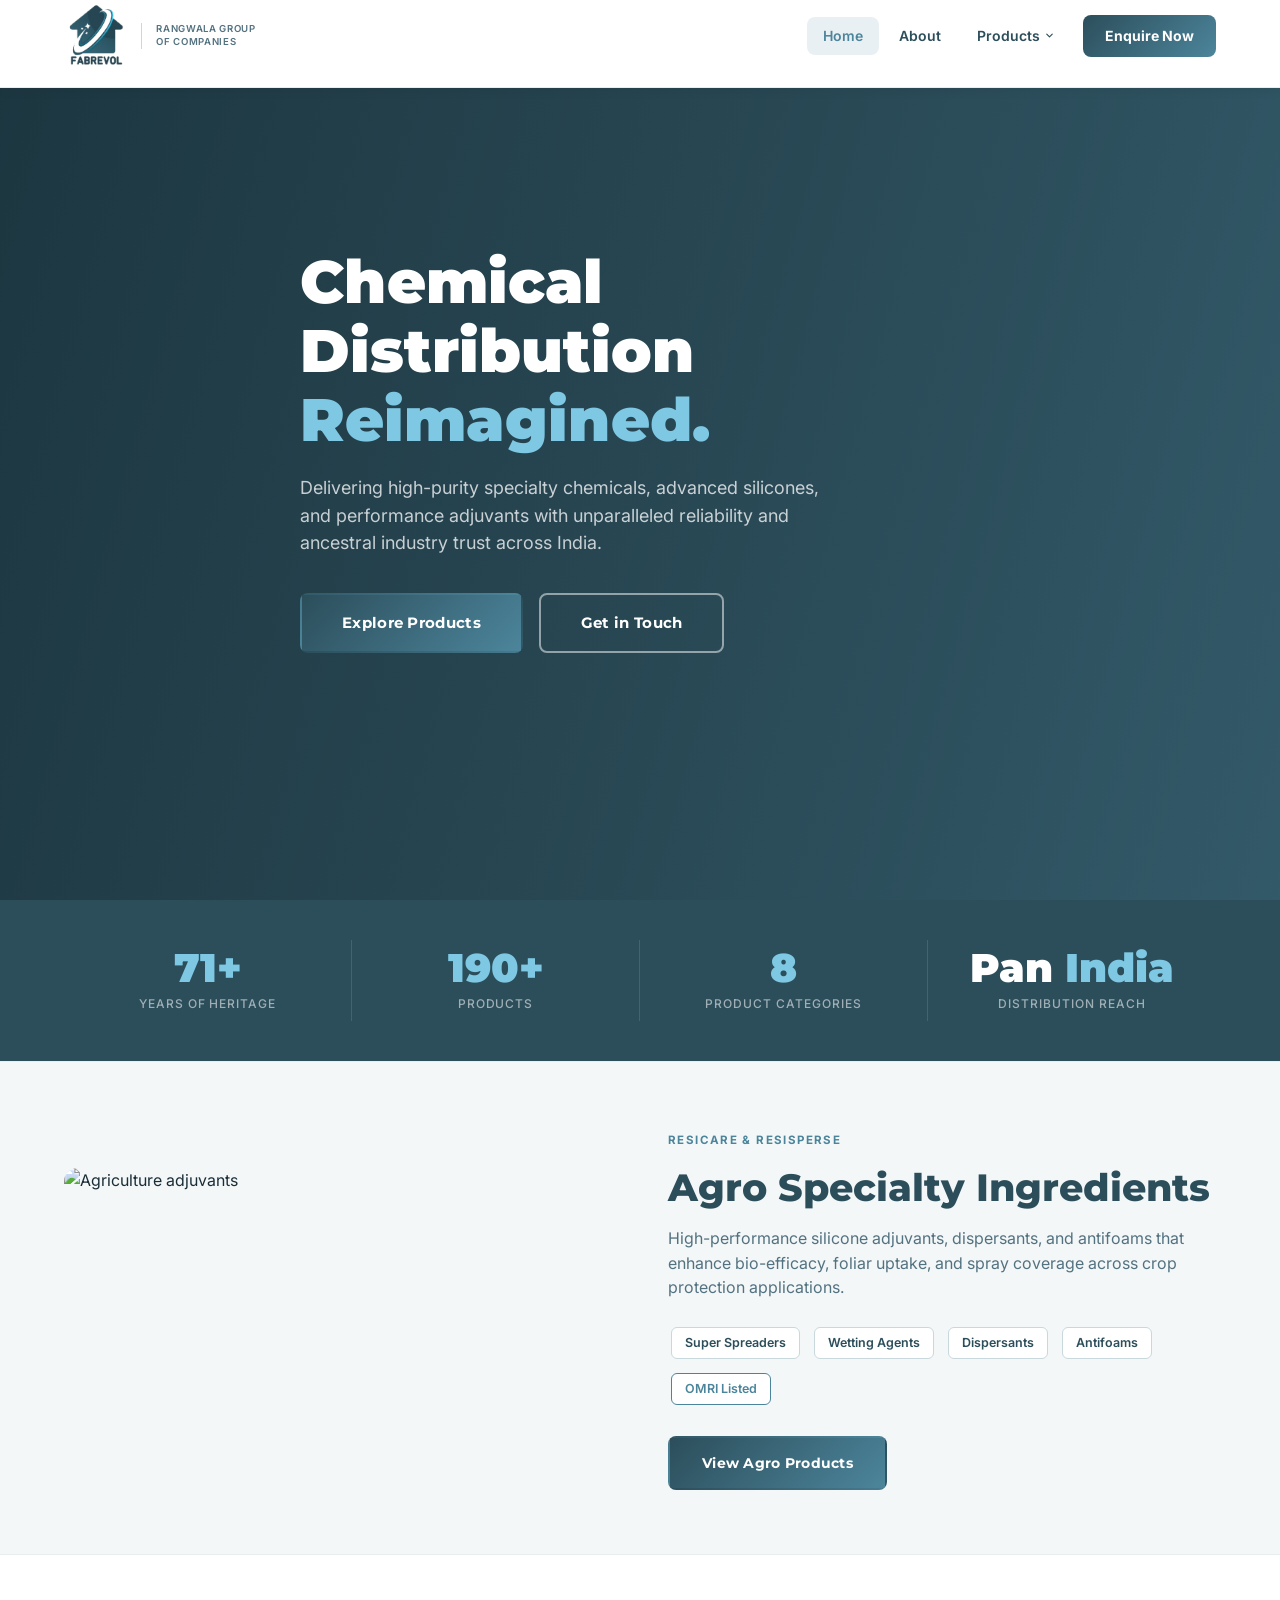
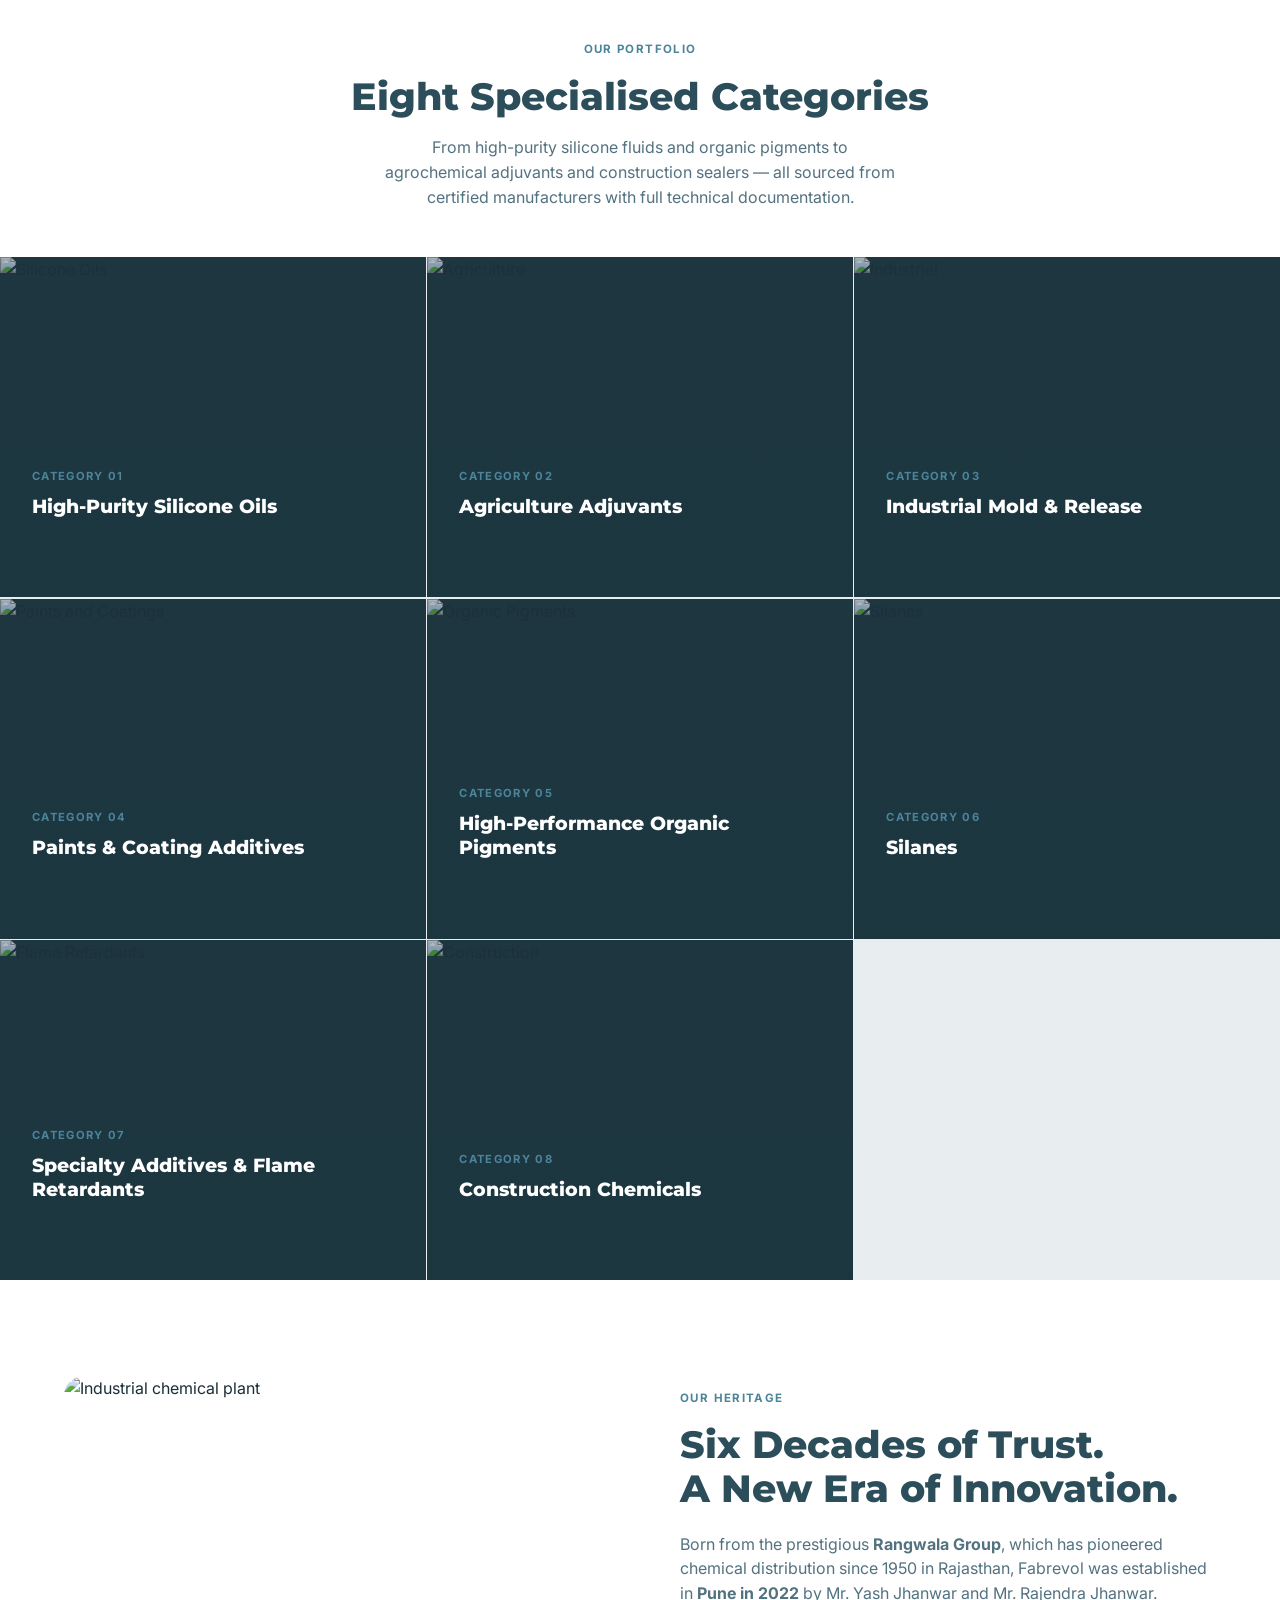
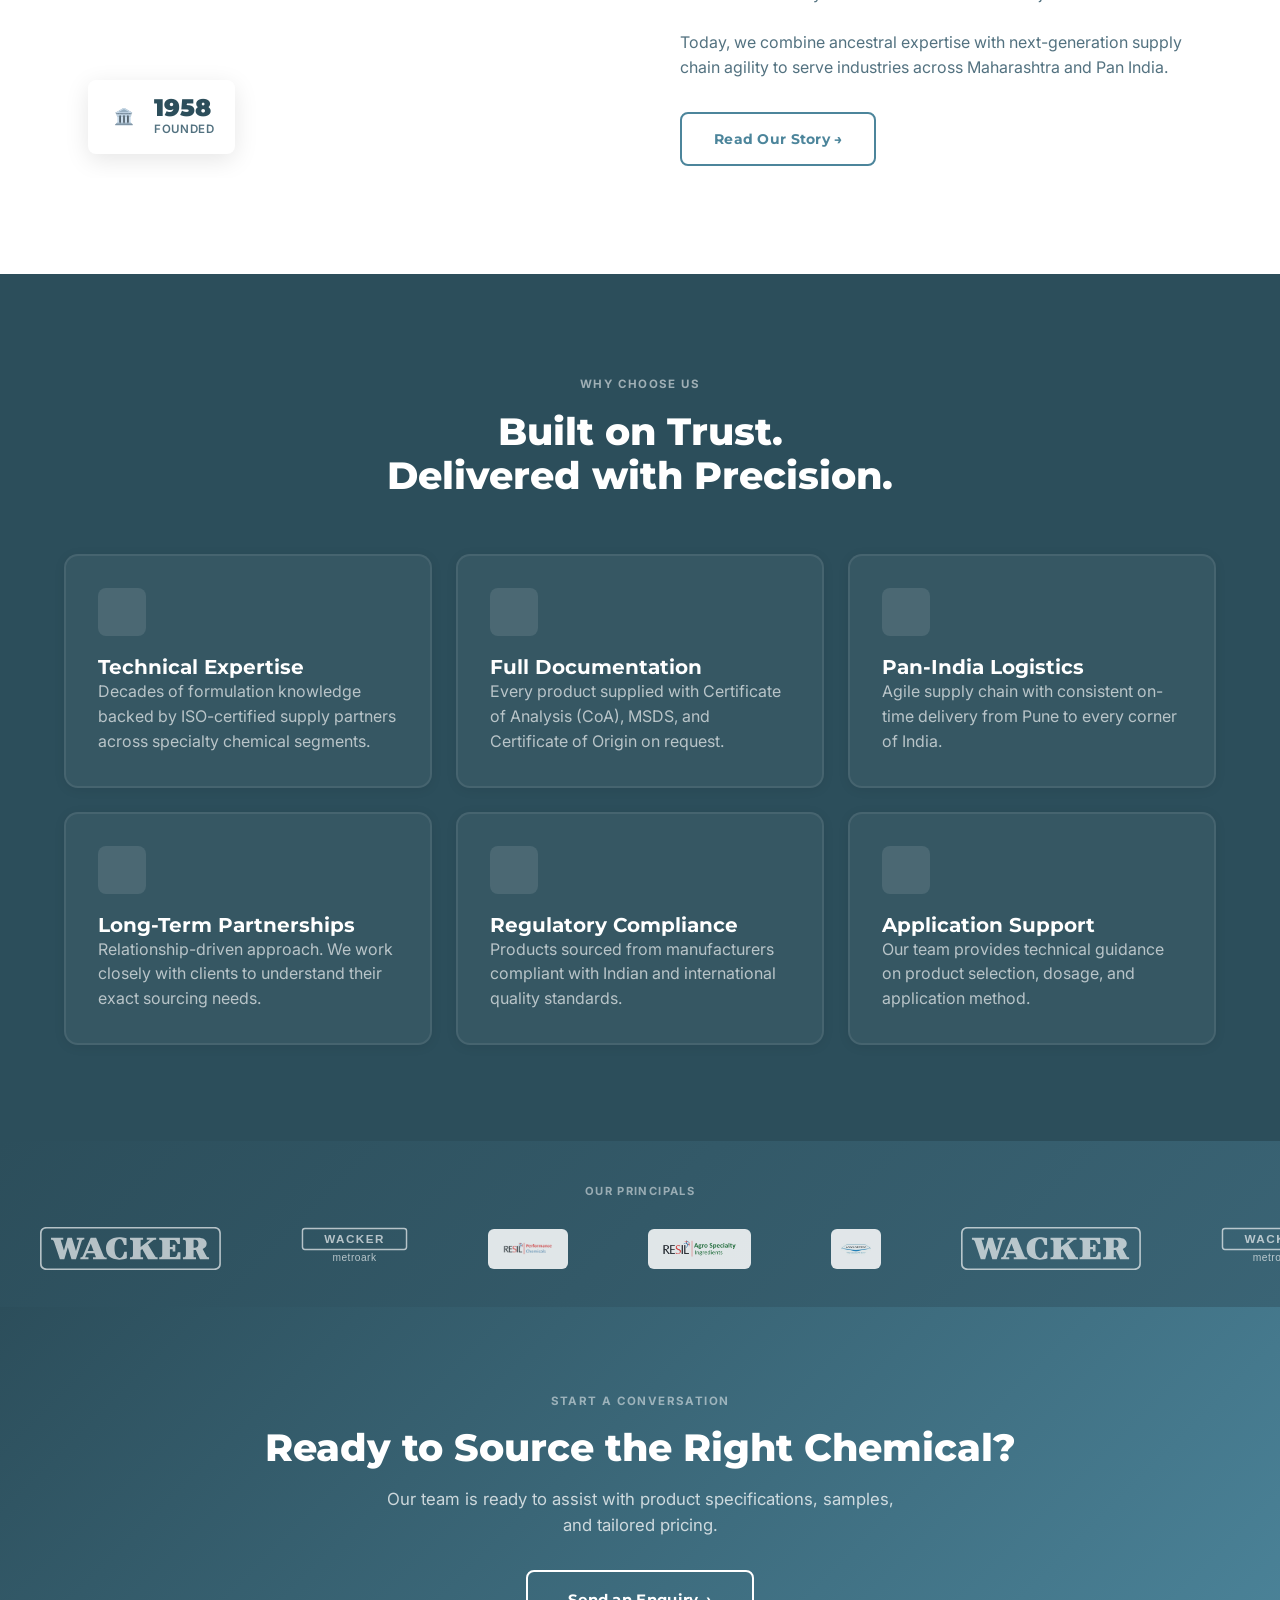
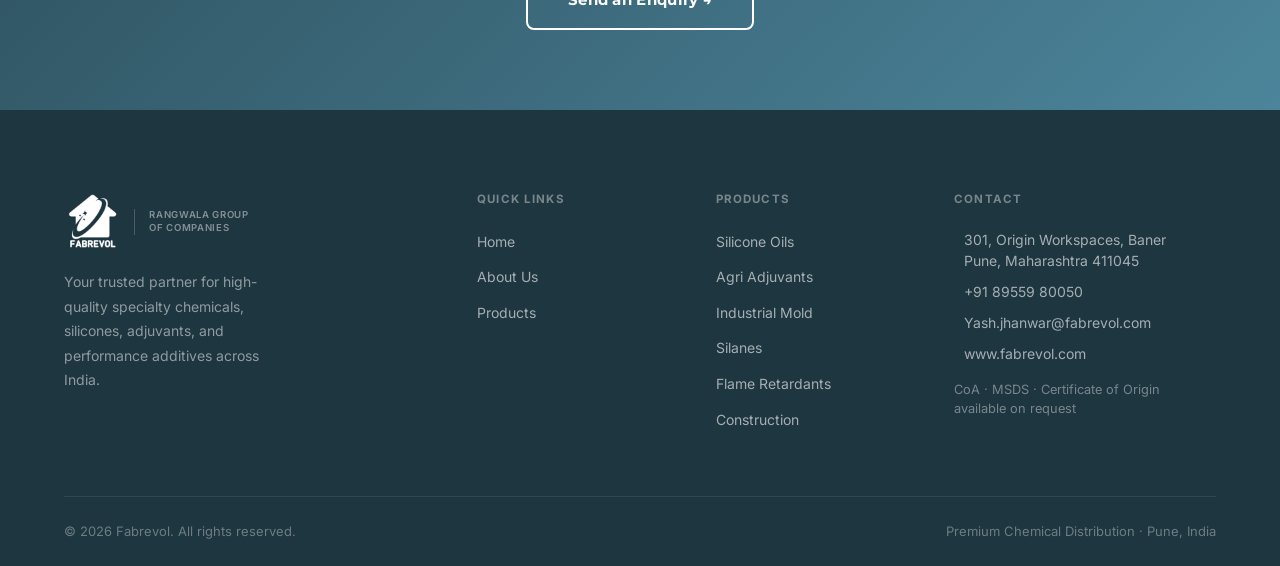
==== commit 8abece6b: "Principals ticker: dark teal bg, add Wacker and Lanya Chem logos, 5 logos total" ====
--- a/index.html
+++ b/index.html
@@ -317,18 +317,22 @@
 </section>
 
 <!-- ── PRINCIPALS TICKER ── -->
-<div style="background:white; border-top:1px solid var(--gray-100); border-bottom:1px solid var(--gray-100); padding:2rem 0;">
-  <div class="container" style="text-align:center; margin-bottom:1.25rem;">
-    <span class="label">Our Principals</span>
+<div style="background:linear-gradient(135deg,#2C4E5B 0%,#3a6475 100%); padding:2.25rem 0;">
+  <div class="container" style="text-align:center; margin-bottom:1.5rem;">
+    <span style="font-size:0.7rem; font-weight:700; letter-spacing:0.12em; color:rgba(255,255,255,0.5); text-transform:uppercase;">Our Principals</span>
   </div>
   <div style="overflow:hidden;">
     <div class="ticker-track">
-      <img src="/assets/logo-wacker-metroark.svg" alt="Wacker Metroark" class="ticker-logo">
-      <img src="/assets/logo-resil.jpg"            alt="Resil Performance Chemicals" class="ticker-logo">
-      <img src="/assets/logo-resil-agro.png"       alt="Resil Agro Specialty Ingredients" class="ticker-logo">
+      <img src="/assets/logo-wacker.svg"           alt="Wacker Chemie AG" class="ticker-logo">
       <img src="/assets/logo-wacker-metroark.svg"  alt="Wacker Metroark" class="ticker-logo">
-      <img src="/assets/logo-resil.jpg"            alt="Resil Performance Chemicals" class="ticker-logo">
-      <img src="/assets/logo-resil-agro.png"       alt="Resil Agro Specialty Ingredients" class="ticker-logo">
+      <img src="/assets/logo-resil.jpg"            alt="Resil Performance Chemicals" class="ticker-logo ticker-logo--bg">
+      <img src="/assets/logo-resil-agro.png"       alt="Resil Agro Specialty Ingredients" class="ticker-logo ticker-logo--bg">
+      <img src="/assets/logo-lanya.jpg"            alt="Lanya Chem" class="ticker-logo ticker-logo--bg">
+      <img src="/assets/logo-wacker.svg"           alt="Wacker Chemie AG" class="ticker-logo">
+      <img src="/assets/logo-wacker-metroark.svg"  alt="Wacker Metroark" class="ticker-logo">
+      <img src="/assets/logo-resil.jpg"            alt="Resil Performance Chemicals" class="ticker-logo ticker-logo--bg">
+      <img src="/assets/logo-resil-agro.png"       alt="Resil Agro Specialty Ingredients" class="ticker-logo ticker-logo--bg">
+      <img src="/assets/logo-lanya.jpg"            alt="Lanya Chem" class="ticker-logo ticker-logo--bg">
     </div>
   </div>
 </div>
@@ -336,24 +340,30 @@
 .ticker-track {
   display: flex;
   align-items: center;
-  gap: 6rem;
+  gap: 5rem;
   width: max-content;
-  padding: 0 3rem;
-  animation: ticker-scroll 20s linear infinite;
+  padding: 0 2.5rem;
+  animation: ticker-scroll 24s linear infinite;
 }
 .ticker-logo {
-  height: 48px;
+  height: 44px;
   width: auto;
   object-fit: contain;
   flex-shrink: 0;
-  filter: grayscale(100%);
-  opacity: 0.55;
-  transition: filter 0.3s, opacity 0.3s;
+  filter: brightness(0) invert(1);
+  opacity: 0.65;
+  transition: opacity 0.3s;
 }
-.ticker-logo:hover {
-  filter: grayscale(0%);
-  opacity: 1;
+.ticker-logo--bg {
+  height: 40px;
+  background: white;
+  border-radius: 6px;
+  padding: 5px 10px;
+  filter: none;
+  opacity: 0.85;
 }
+.ticker-logo:hover { opacity: 1; }
+.ticker-logo--bg:hover { opacity: 1; }
 @keyframes ticker-scroll {
   0%   { transform: translateX(0); }
   100% { transform: translateX(-50%); }
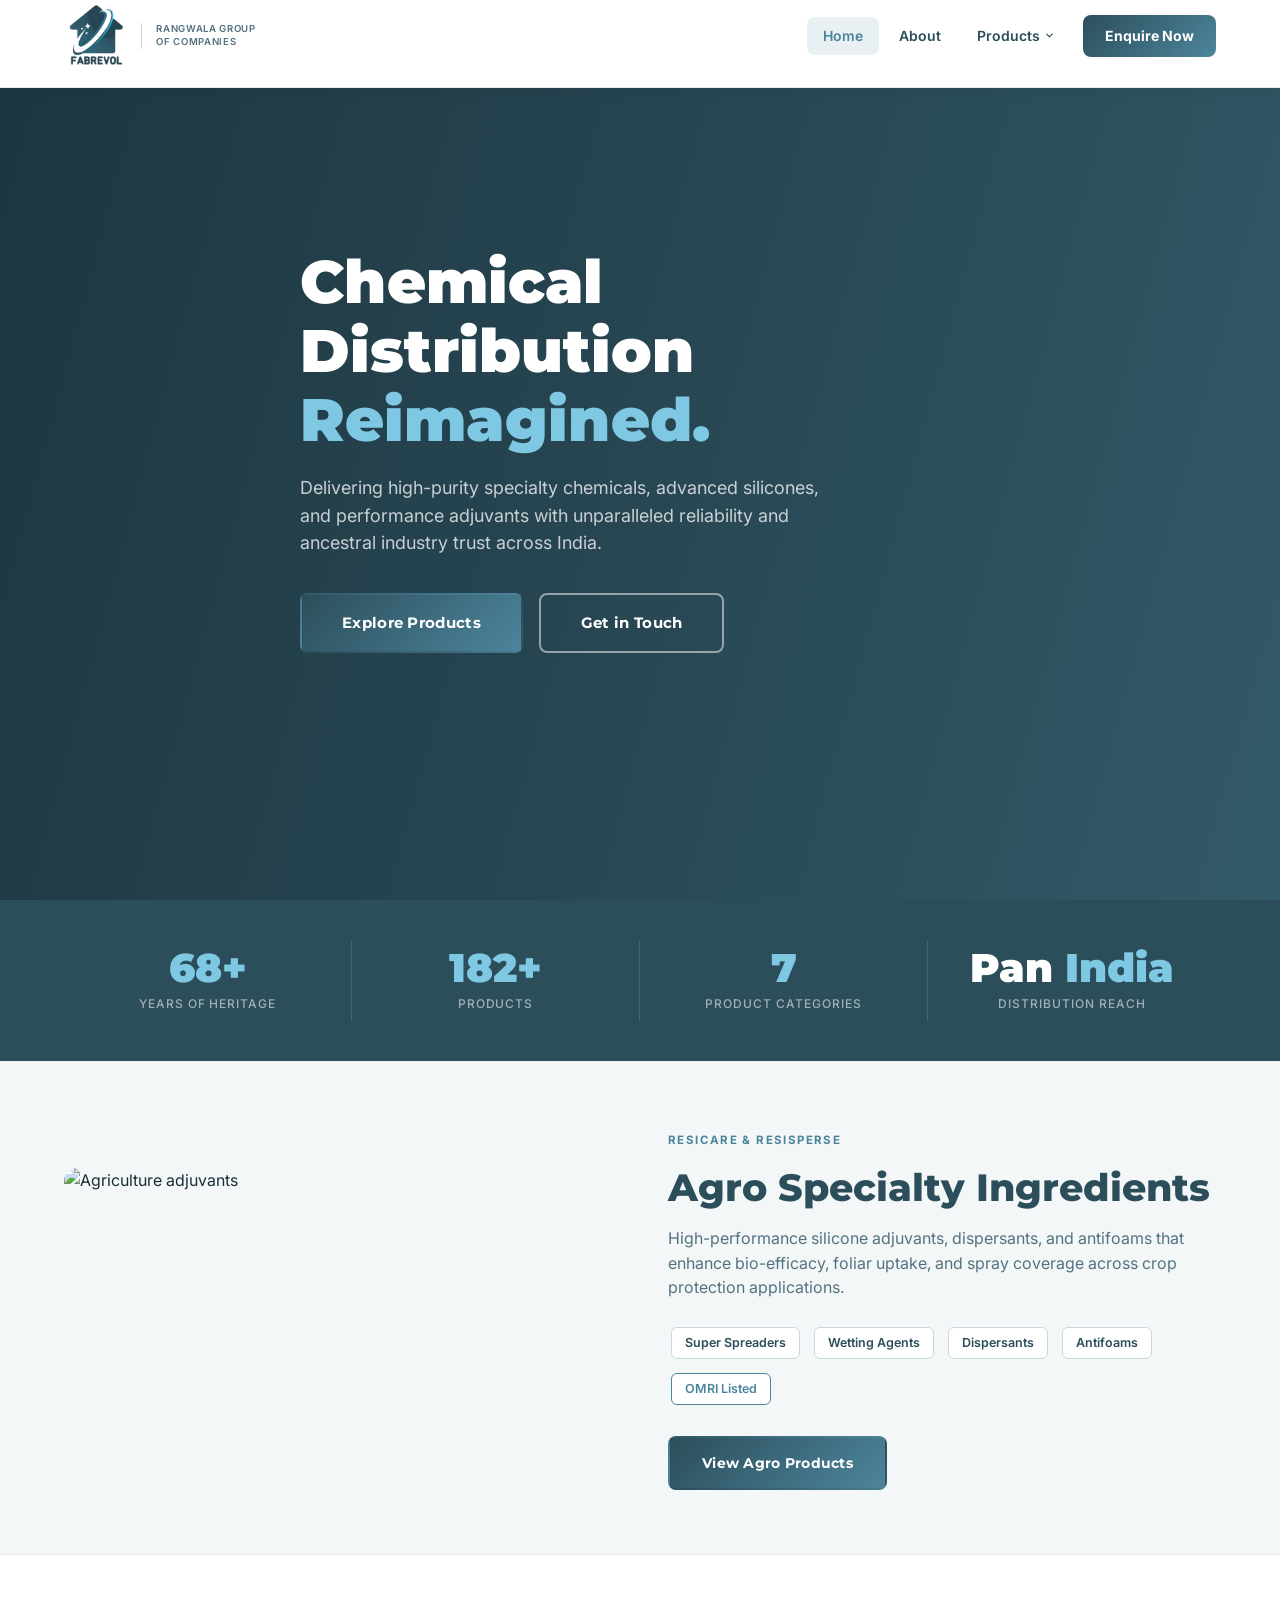
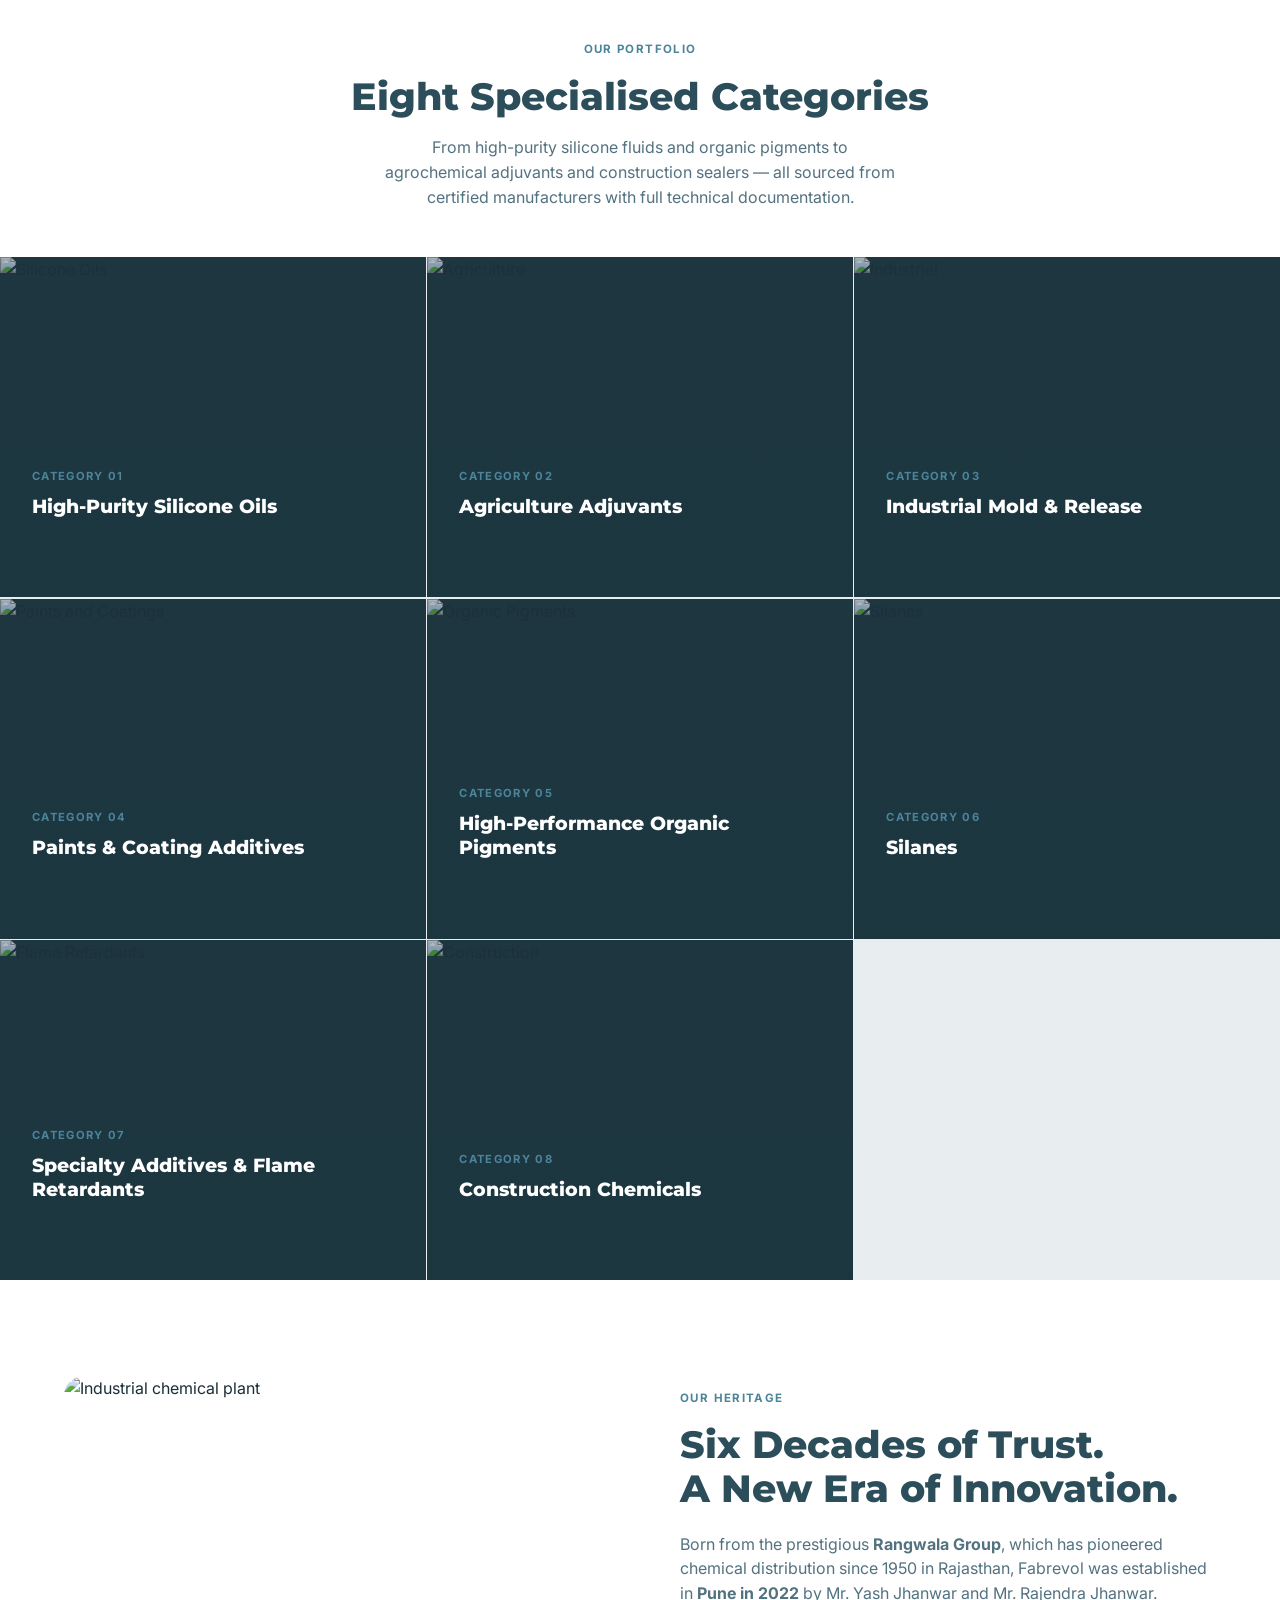
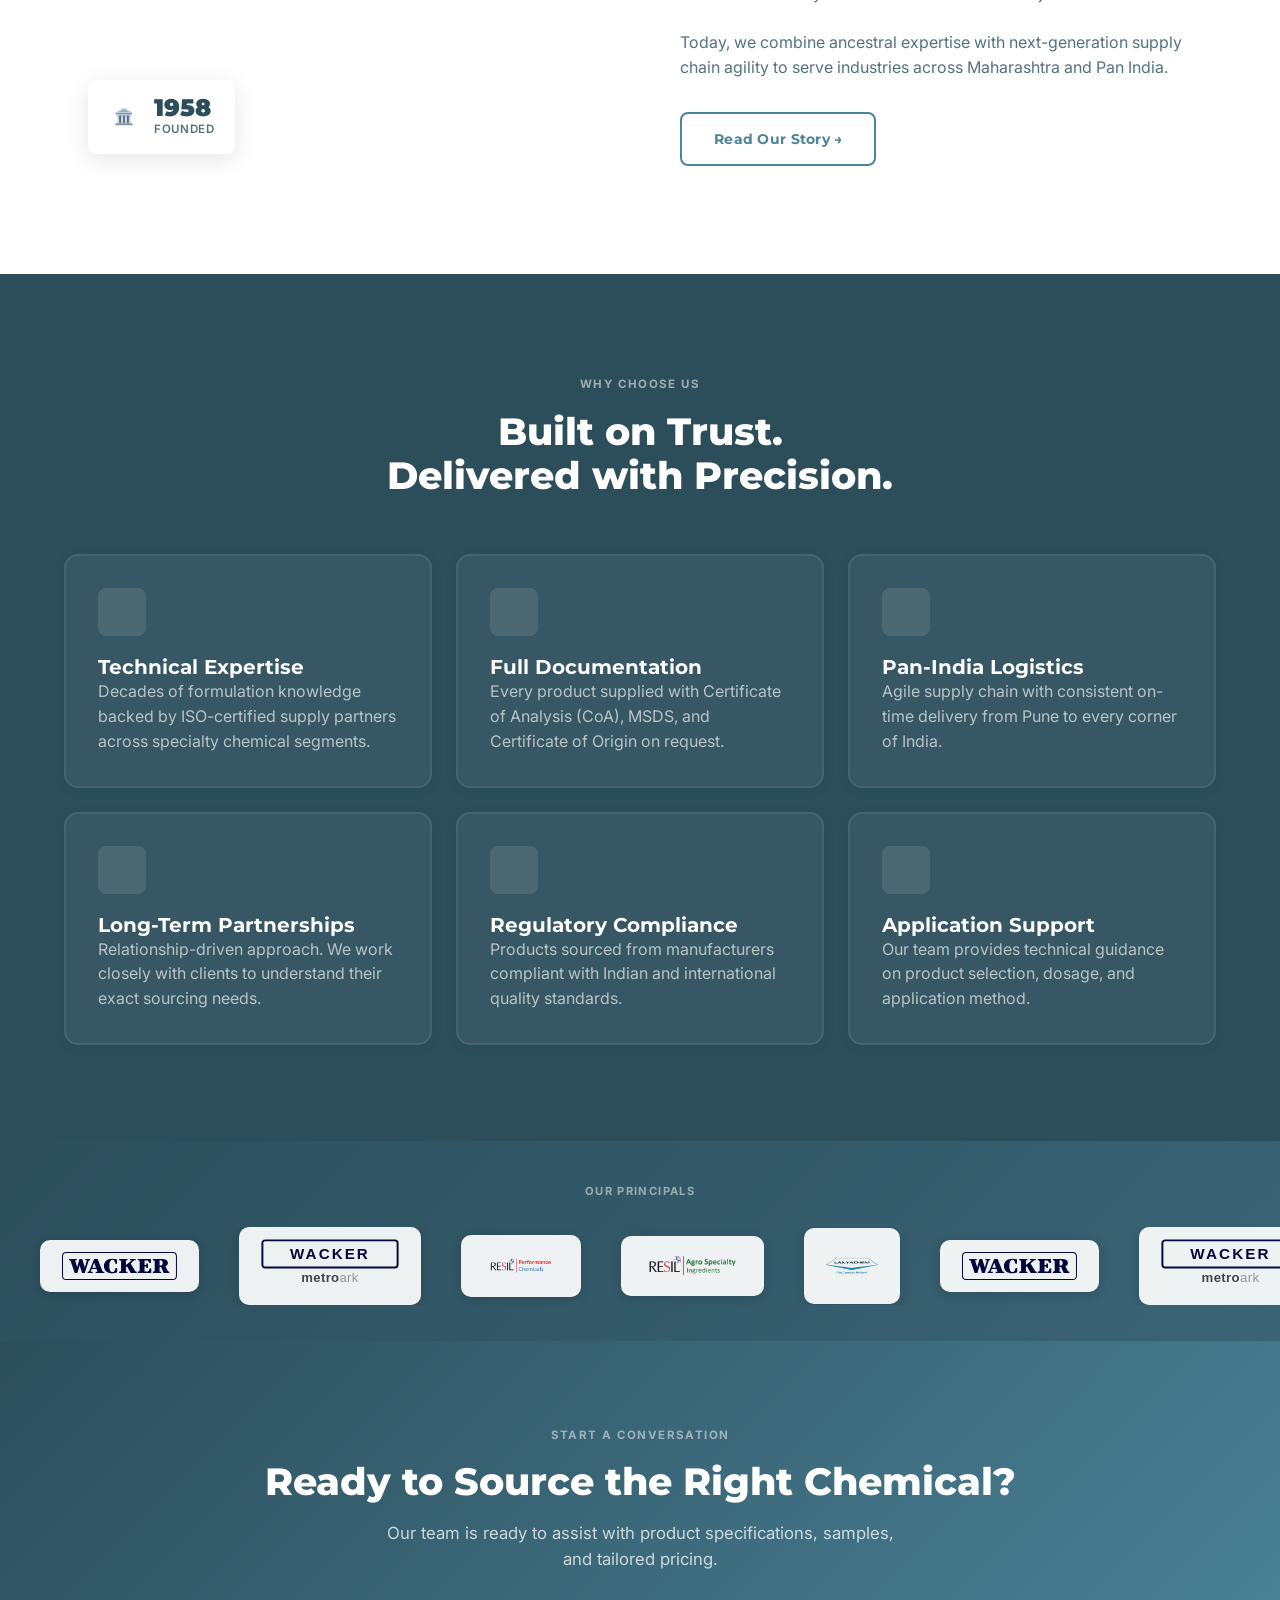
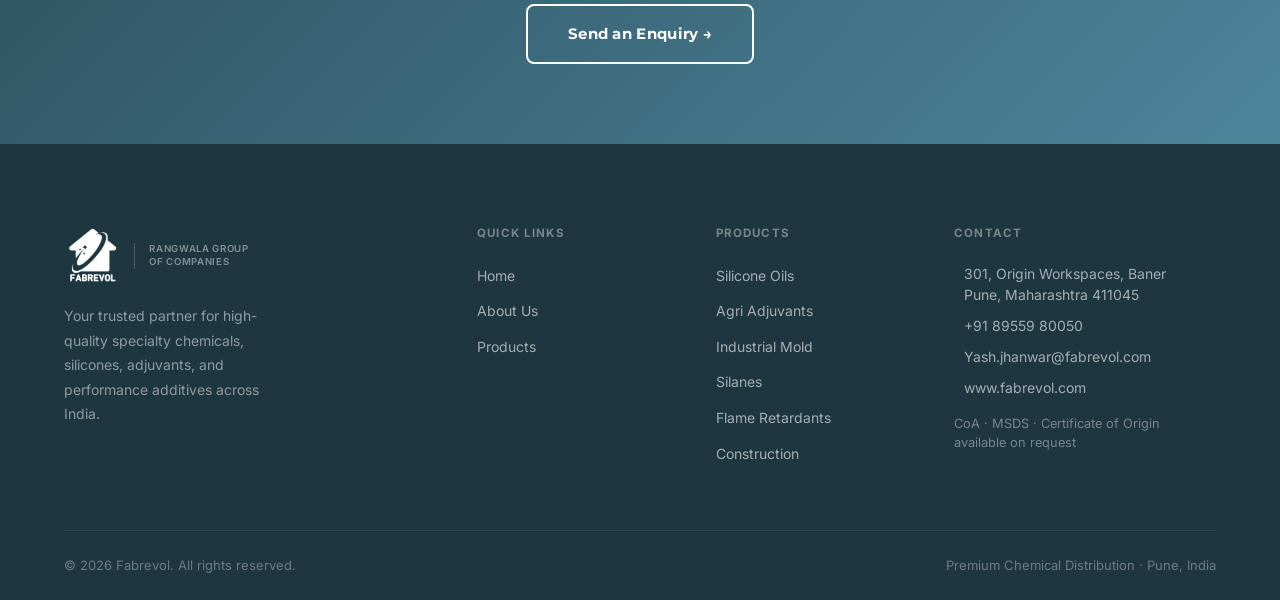
==== commit 0c81021c: "Ticker: white card per logo, true colours, per-logo sizing, updated Wacker Metroark SVG" ====
--- a/index.html
+++ b/index.html
@@ -323,16 +323,18 @@
   </div>
   <div style="overflow:hidden;">
     <div class="ticker-track">
-      <img src="/assets/logo-wacker.svg"           alt="Wacker Chemie AG" class="ticker-logo">
-      <img src="/assets/logo-wacker-metroark.svg"  alt="Wacker Metroark" class="ticker-logo">
-      <img src="/assets/logo-resil.jpg"            alt="Resil Performance Chemicals" class="ticker-logo ticker-logo--bg">
-      <img src="/assets/logo-resil-agro.png"       alt="Resil Agro Specialty Ingredients" class="ticker-logo ticker-logo--bg">
-      <img src="/assets/logo-lanya.jpg"            alt="Lanya Chem" class="ticker-logo ticker-logo--bg">
-      <img src="/assets/logo-wacker.svg"           alt="Wacker Chemie AG" class="ticker-logo">
-      <img src="/assets/logo-wacker-metroark.svg"  alt="Wacker Metroark" class="ticker-logo">
-      <img src="/assets/logo-resil.jpg"            alt="Resil Performance Chemicals" class="ticker-logo ticker-logo--bg">
-      <img src="/assets/logo-resil-agro.png"       alt="Resil Agro Specialty Ingredients" class="ticker-logo ticker-logo--bg">
-      <img src="/assets/logo-lanya.jpg"            alt="Lanya Chem" class="ticker-logo ticker-logo--bg">
+      <!-- set 1 -->
+      <div class="ticker-card"><img src="/assets/logo-wacker.svg"          alt="Wacker Chemie AG"               style="height:28px; width:auto;"></div>
+      <div class="ticker-card"><img src="/assets/logo-wacker-metroark.svg" alt="Wacker Metroark"                style="height:54px; width:auto;"></div>
+      <div class="ticker-card"><img src="/assets/logo-resil.jpg"           alt="Resil Performance Chemicals"    style="height:38px; width:auto;"></div>
+      <div class="ticker-card"><img src="/assets/logo-resil-agro.png"      alt="Resil Agro Specialty"           style="height:36px; width:auto;"></div>
+      <div class="ticker-card"><img src="/assets/logo-lanya.jpg"           alt="Lanya Chem"                     style="height:52px; width:auto;"></div>
+      <!-- set 2 (duplicate for seamless loop) -->
+      <div class="ticker-card"><img src="/assets/logo-wacker.svg"          alt="Wacker Chemie AG"               style="height:28px; width:auto;"></div>
+      <div class="ticker-card"><img src="/assets/logo-wacker-metroark.svg" alt="Wacker Metroark"                style="height:54px; width:auto;"></div>
+      <div class="ticker-card"><img src="/assets/logo-resil.jpg"           alt="Resil Performance Chemicals"    style="height:38px; width:auto;"></div>
+      <div class="ticker-card"><img src="/assets/logo-resil-agro.png"      alt="Resil Agro Specialty"           style="height:36px; width:auto;"></div>
+      <div class="ticker-card"><img src="/assets/logo-lanya.jpg"           alt="Lanya Chem"                     style="height:52px; width:auto;"></div>
     </div>
   </div>
 </div>
@@ -340,30 +342,32 @@
 .ticker-track {
   display: flex;
   align-items: center;
-  gap: 5rem;
+  gap: 2.5rem;
   width: max-content;
   padding: 0 2.5rem;
-  animation: ticker-scroll 24s linear infinite;
+  animation: ticker-scroll 26s linear infinite;
 }
-.ticker-logo {
-  height: 44px;
-  width: auto;
+.ticker-card {
+  display: flex;
+  align-items: center;
+  justify-content: center;
+  background: #ffffff;
+  border-radius: 10px;
+  padding: 12px 22px;
+  flex-shrink: 0;
+  box-shadow: 0 2px 12px rgba(0,0,0,0.18);
+  opacity: 0.92;
+  transition: opacity 0.3s, transform 0.3s;
+}
+.ticker-card:hover {
+  opacity: 1;
+  transform: translateY(-2px);
+}
+.ticker-card img {
+  display: block;
   object-fit: contain;
-  flex-shrink: 0;
-  filter: brightness(0) invert(1);
-  opacity: 0.65;
-  transition: opacity 0.3s;
+  max-width: 160px;
 }
-.ticker-logo--bg {
-  height: 40px;
-  background: white;
-  border-radius: 6px;
-  padding: 5px 10px;
-  filter: none;
-  opacity: 0.85;
-}
-.ticker-logo:hover { opacity: 1; }
-.ticker-logo--bg:hover { opacity: 1; }
 @keyframes ticker-scroll {
   0%   { transform: translateX(0); }
   100% { transform: translateX(-50%); }
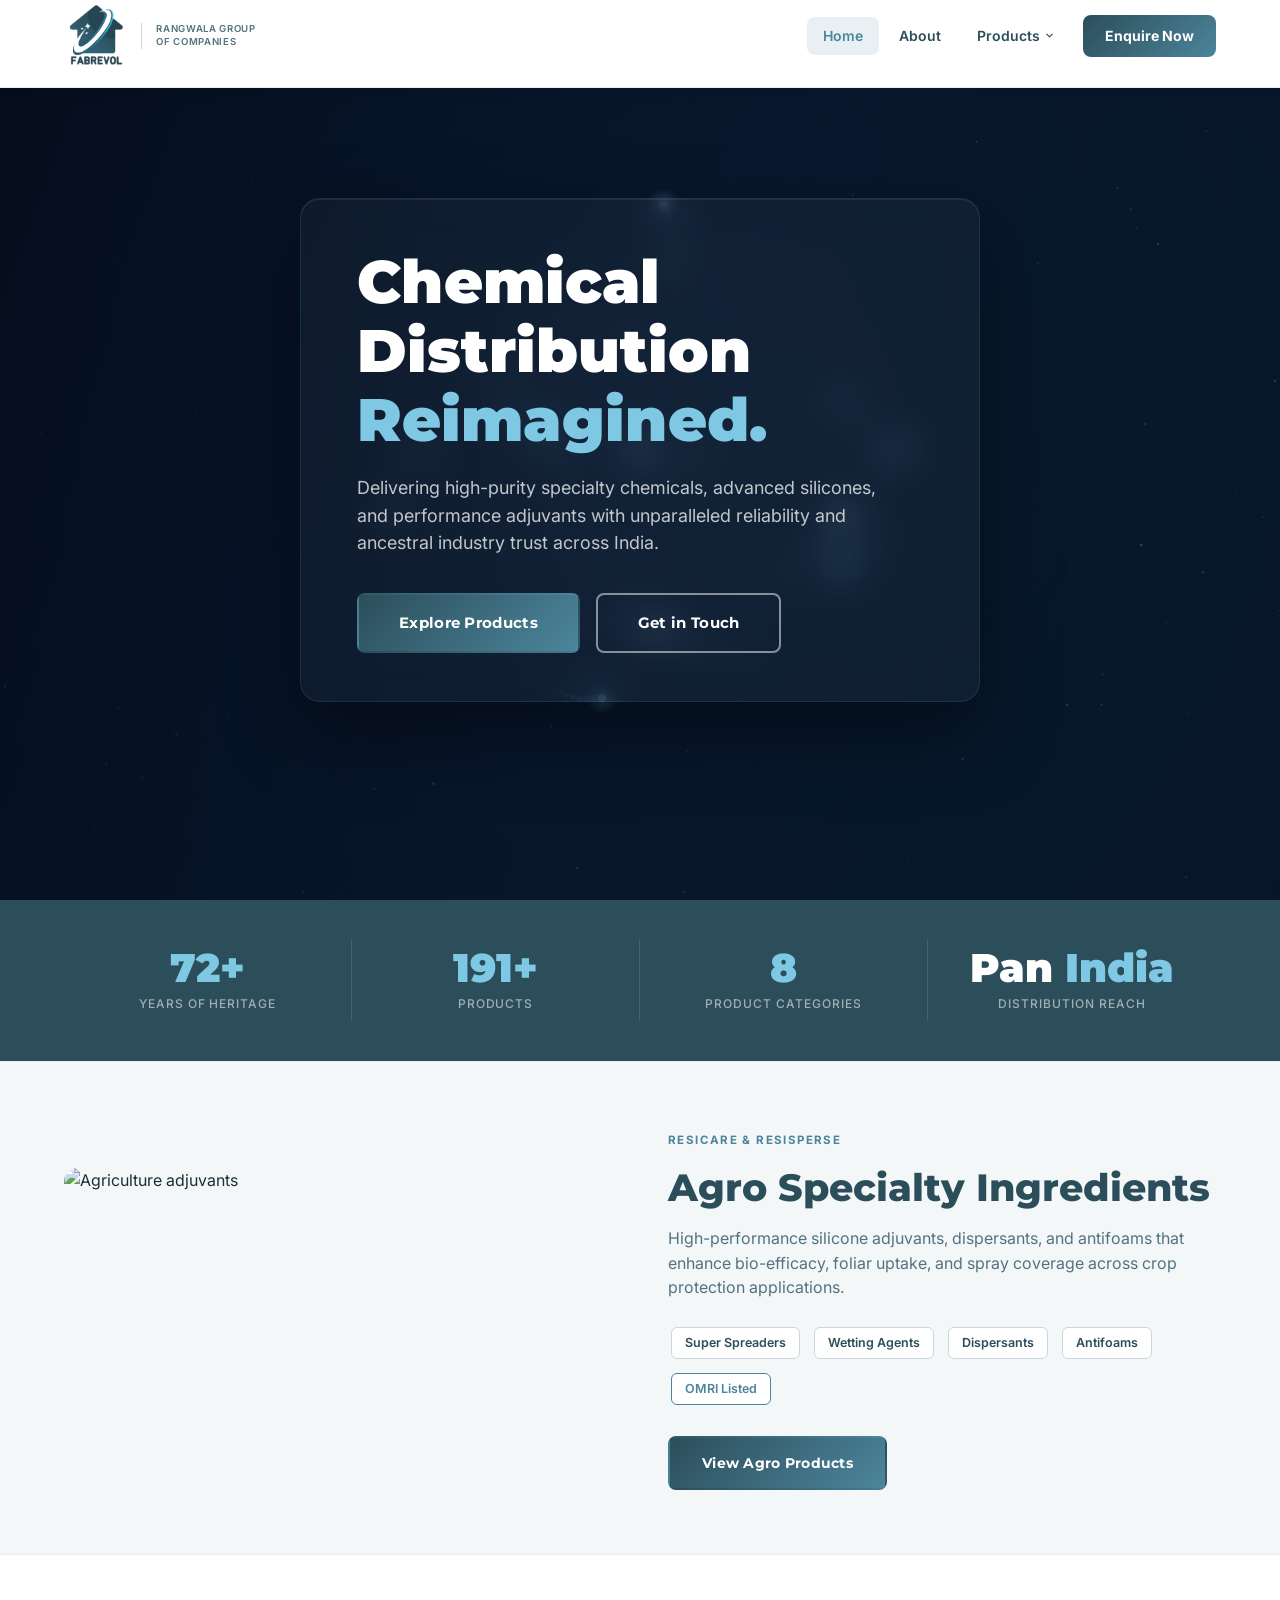
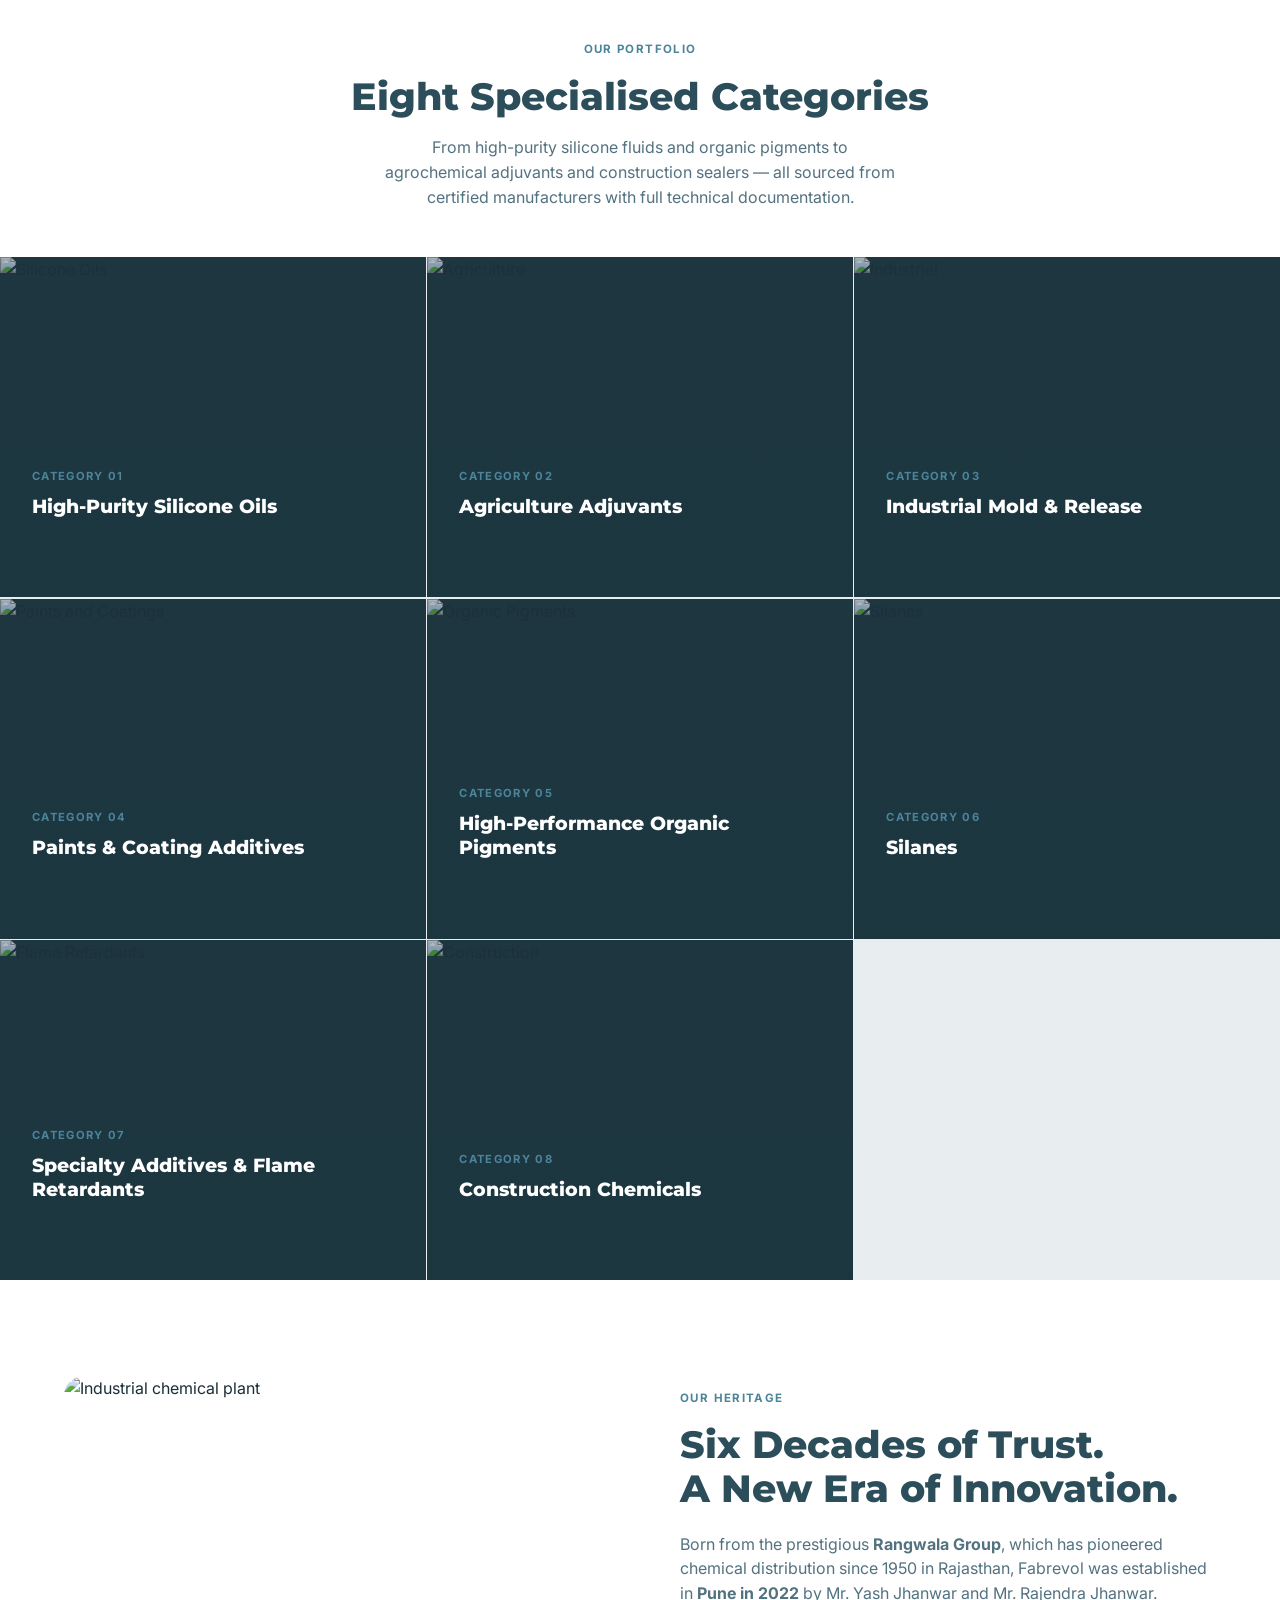
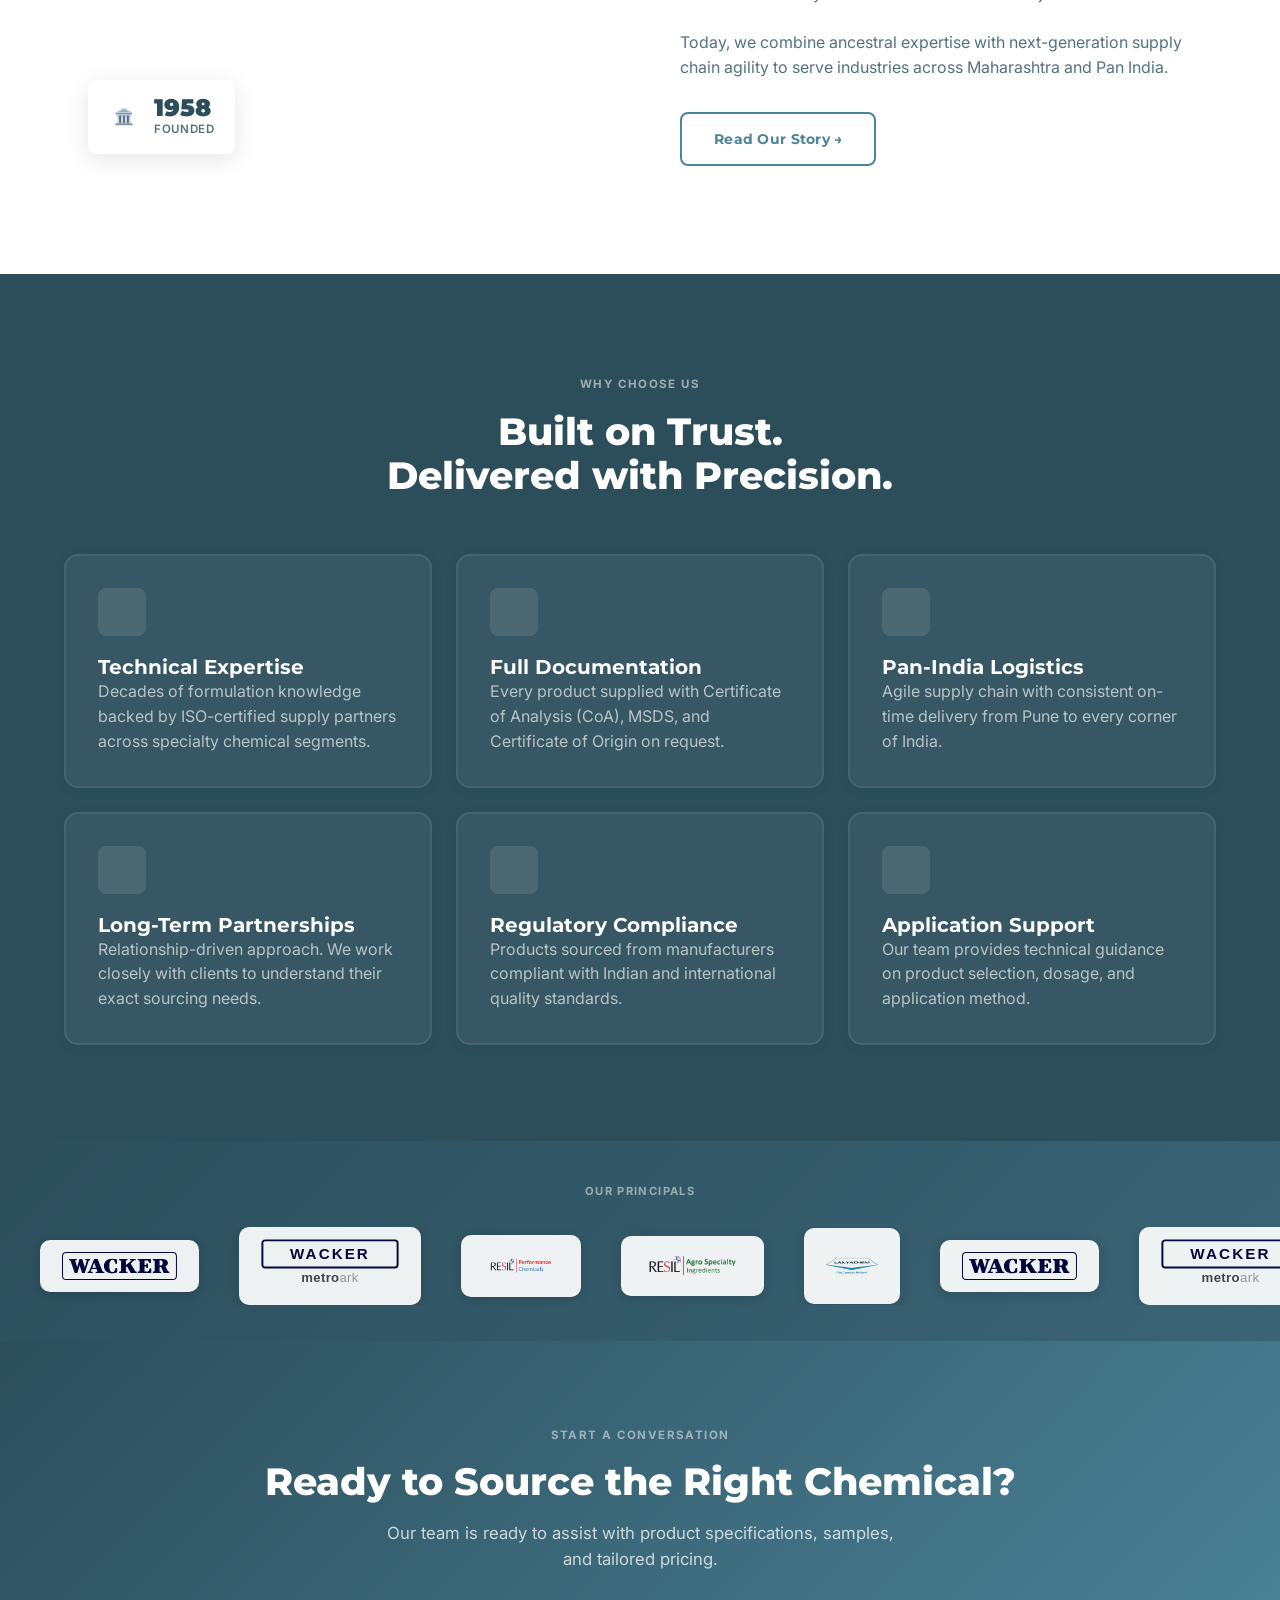
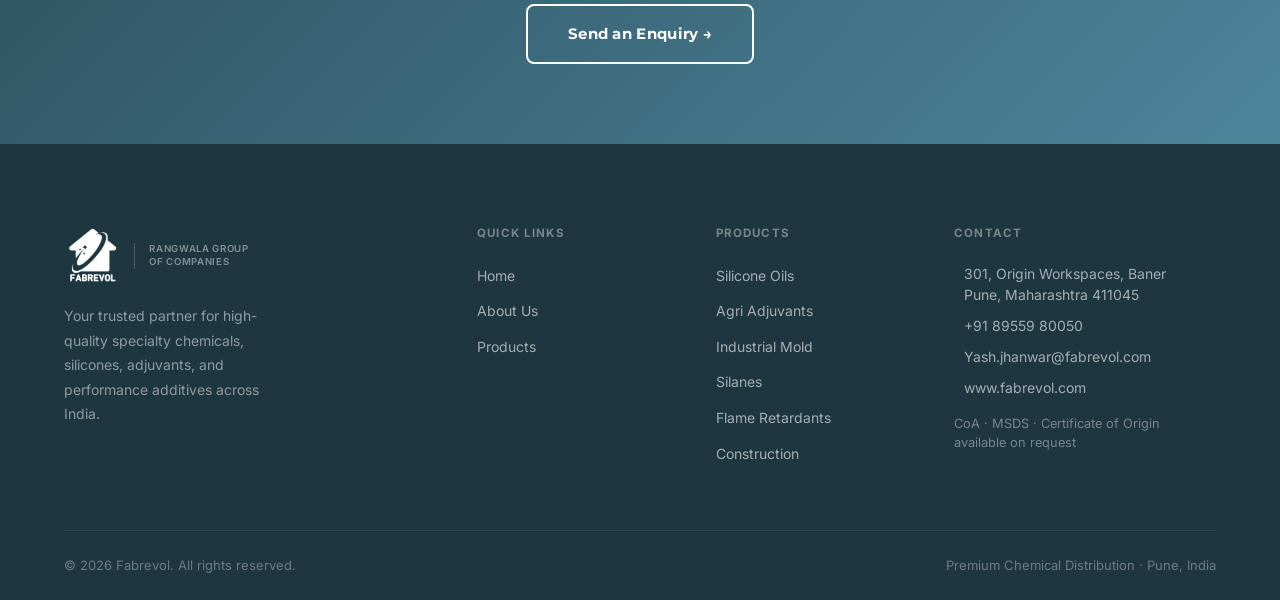
==== commit 6e4c8b56: "Add atom-globe canvas animation and glassmorphism hero redesign Co-Authored-By: Claude Sonnet 4.6 <n" ====
--- a/index.html
+++ b/index.html
@@ -87,11 +87,11 @@
 </div>
 
 <!-- ── HERO ── -->
-<section class="hero">
-  <div class="hero__bg" style="background-image:url('https://images.unsplash.com/photo-1504328345606-18bbc8c9d7d1?auto=format&fit=crop&w=1920&q=80')"></div>
-  <div class="hero__overlay"></div>
-  <div class="container">
-    <div class="hero__content reveal">
+<section class="hero" id="hero-section">
+  <canvas id="atom-canvas" style="position:absolute;inset:0;width:100%;height:100%;display:block;"></canvas>
+  <div class="hero__overlay" style="background:linear-gradient(110deg, rgba(4,12,26,0.88) 0%, rgba(8,22,44,0.72) 50%, rgba(12,38,60,0.25) 100%);"></div>
+  <div class="container">
+    <div class="hero__content reveal" style="background:rgba(255,255,255,0.035);backdrop-filter:blur(18px);-webkit-backdrop-filter:blur(18px);border:1px solid rgba(126,200,227,0.12);border-radius:20px;padding:3rem 3.5rem;box-shadow:0 32px 80px rgba(0,0,0,0.45),inset 0 1px 0 rgba(255,255,255,0.07);">
       <h1>Chemical Distribution<br><span>Reimagined.</span></h1>
       <p>Delivering high-purity specialty chemicals, advanced silicones, and performance adjuvants with unparalleled reliability and ancestral industry trust across India.</p>
       <div class="hero__actions">
@@ -432,5 +432,208 @@
 
 <script src="https://unpkg.com/lucide@latest/dist/umd/lucide.min.js"></script>
 <script src="/js/main.js"></script>
+
+<!-- ── ATOM-GLOBE HERO ANIMATION ── -->
+<script>
+(function(){
+  var canvas = document.getElementById('atom-canvas');
+  if (!canvas) return;
+  var ctx = canvas.getContext('2d');
+  var W, H, cx, cy, globeR;
+  var t = 0;
+  var globeAngle = 0;
+
+  function resize() {
+    var s = document.getElementById('hero-section');
+    W = canvas.width  = s ? s.offsetWidth  : window.innerWidth;
+    H = canvas.height = s ? s.offsetHeight : window.innerHeight;
+    cx = W / 2;
+    cy = H / 2;
+    globeR = Math.min(W, H) * 0.27;
+  }
+
+  // 8 orbital rings at varied tilts and phases
+  var rings = [];
+  var ringCount = 8;
+  for (var i = 0; i < ringCount; i++) {
+    var tilt = ((i / ringCount) * Math.PI) - Math.PI / 2;
+    var phase = (i / ringCount) * Math.PI;
+    rings.push({
+      tilt: tilt,
+      phase: phase,
+      color: i % 2 === 0 ? [126,200,227] : [76,180,200],
+      electrons: [
+        { angle: (i * 0.9), speed: 0.007 + i * 0.0005 },
+        { angle: (i * 0.9) + Math.PI, speed: 0.007 + i * 0.0005 }
+      ]
+    });
+  }
+
+  // Background stars
+  var stars = [];
+  for (var j = 0; j < 180; j++) {
+    stars.push({
+      x: Math.random(),
+      y: Math.random(),
+      r: Math.random() * 1.2 + 0.2,
+      o: Math.random() * 0.35 + 0.05,
+      flicker: Math.random() * Math.PI * 2,
+      fspeed: 0.01 + Math.random() * 0.02
+    });
+  }
+
+  // 3D projection: point on ring -> canvas coords
+  function project3d(tilt, phase, angle, r, gRot) {
+    var x0 = r * Math.cos(angle);
+    var y0 = r * Math.sin(angle);
+    // rotate around Z by tilt
+    var y1 = y0 * Math.cos(tilt);
+    var z1 = y0 * Math.sin(tilt);
+    // rotate around Y by phase + globeRot
+    var rot = phase + gRot;
+    var x2 = x0 * Math.cos(rot) - z1 * Math.sin(rot);
+    var z2 = x0 * Math.sin(rot) + z1 * Math.cos(rot);
+    var y2 = y1;
+    // perspective
+    var fov = 3.2;
+    var s = fov / (fov + z2 / r);
+    return { x: cx + x2 * s, y: cy + y2 * s, z: z2, s: s };
+  }
+
+  function drawRing(ring, gRot, r) {
+    var steps = 96;
+    ctx.beginPath();
+    for (var i = 0; i <= steps; i++) {
+      var a = (i / steps) * Math.PI * 2;
+      var p = project3d(ring.tilt, ring.phase, a, r, gRot);
+      if (i === 0) ctx.moveTo(p.x, p.y);
+      else ctx.lineTo(p.x, p.y);
+    }
+    ctx.closePath();
+  }
+
+  function draw() {
+    t++;
+    globeAngle += 0.0025;
+
+    ctx.clearRect(0, 0, W, H);
+
+    // Deep space background
+    var bg = ctx.createRadialGradient(cx * 0.7, cy * 0.5, 0, cx, cy, Math.max(W, H));
+    bg.addColorStop(0,   '#0c1f38');
+    bg.addColorStop(0.4, '#071629');
+    bg.addColorStop(1,   '#030c18');
+    ctx.fillStyle = bg;
+    ctx.fillRect(0, 0, W, H);
+
+    // Stars
+    for (var i = 0; i < stars.length; i++) {
+      var st = stars[i];
+      st.flicker += st.fspeed;
+      var o = st.o + Math.sin(st.flicker) * 0.08;
+      ctx.beginPath();
+      ctx.arc(st.x * W, st.y * H, st.r, 0, Math.PI * 2);
+      ctx.fillStyle = 'rgba(180,220,255,' + Math.max(0, o) + ')';
+      ctx.fill();
+    }
+
+    var r = globeR;
+
+    // Draw orbital rings
+    for (var ri = 0; ri < rings.length; ri++) {
+      var ring = rings[ri];
+      drawRing(ring, globeAngle, r);
+      var pulse = 0.08 + Math.sin(t * 0.012 + ri * 0.8) * 0.04;
+      ctx.strokeStyle = 'rgba(' + ring.color[0] + ',' + ring.color[1] + ',' + ring.color[2] + ',' + pulse + ')';
+      ctx.lineWidth = 1.0;
+      ctx.stroke();
+    }
+
+    // Globe outline (faint equator sphere)
+    var eq = ctx.createEllipse ? null : null;
+    // Draw a faint sphere silhouette
+    var sphereGrad = ctx.createRadialGradient(cx - r * 0.25, cy - r * 0.25, r * 0.05, cx, cy, r * 1.05);
+    sphereGrad.addColorStop(0,   'rgba(126,200,227,0.04)');
+    sphereGrad.addColorStop(0.7, 'rgba(76,133,155,0.02)');
+    sphereGrad.addColorStop(1,   'rgba(76,133,155,0)');
+    ctx.beginPath();
+    ctx.arc(cx, cy, r, 0, Math.PI * 2);
+    ctx.fillStyle = sphereGrad;
+    ctx.fill();
+    ctx.strokeStyle = 'rgba(126,200,227,0.07)';
+    ctx.lineWidth = 1;
+    ctx.stroke();
+
+    // Draw electrons with tails
+    for (var ri = 0; ri < rings.length; ri++) {
+      var ring = rings[ri];
+      for (var ei = 0; ei < ring.electrons.length; ei++) {
+        var el = ring.electrons[ei];
+        el.angle += el.speed;
+
+        // Glow tail
+        var tailLen = 18;
+        for (var ti = tailLen; ti >= 0; ti--) {
+          var ta = el.angle - ti * 0.05;
+          var tp = project3d(ring.tilt, ring.phase, ta, r, globeAngle);
+          var tf = 1 - ti / tailLen;
+          var tr2 = tf * 3.5 * tp.s;
+          if (tr2 < 0.3) continue;
+          ctx.beginPath();
+          ctx.arc(tp.x, tp.y, tr2, 0, Math.PI * 2);
+          ctx.fillStyle = 'rgba(' + ring.color[0] + ',' + ring.color[1] + ',' + ring.color[2] + ',' + (tf * 0.55 * tp.s) + ')';
+          ctx.fill();
+        }
+
+        // Electron core
+        var ep = project3d(ring.tilt, ring.phase, el.angle, r, globeAngle);
+        var er = 3.5 * ep.s;
+
+        // Outer glow
+        var eg = ctx.createRadialGradient(ep.x, ep.y, 0, ep.x, ep.y, er * 4);
+        eg.addColorStop(0,   'rgba(210,245,255,' + (0.85 * ep.s) + ')');
+        eg.addColorStop(0.35,'rgba(' + ring.color[0] + ',' + ring.color[1] + ',' + ring.color[2] + ',' + (0.55 * ep.s) + ')');
+        eg.addColorStop(1,   'rgba(' + ring.color[0] + ',' + ring.color[1] + ',' + ring.color[2] + ',0)');
+        ctx.beginPath();
+        ctx.arc(ep.x, ep.y, er * 4, 0, Math.PI * 2);
+        ctx.fillStyle = eg;
+        ctx.fill();
+
+        // Solid dot
+        ctx.beginPath();
+        ctx.arc(ep.x, ep.y, Math.max(1, er), 0, Math.PI * 2);
+        ctx.fillStyle = 'rgba(225,248,255,' + (0.95 * ep.s) + ')';
+        ctx.fill();
+      }
+    }
+
+    // Nucleus
+    var pulse2 = 1 + Math.sin(t * 0.04) * 0.18;
+    var ng = ctx.createRadialGradient(cx, cy, 0, cx, cy, 18 * pulse2);
+    ng.addColorStop(0,   'rgba(255,255,255,1)');
+    ng.addColorStop(0.2, 'rgba(200,240,255,0.9)');
+    ng.addColorStop(0.6, 'rgba(126,200,227,0.5)');
+    ng.addColorStop(1,   'rgba(76,133,155,0)');
+    ctx.beginPath();
+    ctx.arc(cx, cy, 18 * pulse2, 0, Math.PI * 2);
+    ctx.fillStyle = ng;
+    ctx.fill();
+
+    // Nucleus ring pulse
+    var pr = 28 + Math.sin(t * 0.04) * 7;
+    ctx.beginPath();
+    ctx.arc(cx, cy, pr, 0, Math.PI * 2);
+    ctx.strokeStyle = 'rgba(126,200,227,' + (0.25 + Math.sin(t * 0.04) * 0.12) + ')';
+    ctx.lineWidth = 1.5;
+    ctx.stroke();
+
+    requestAnimationFrame(draw);
+  }
+
+  resize();
+  window.addEventListener('resize', function(){ resize(); });
+  draw();
+})();
+</script>
 </body>
 </html>
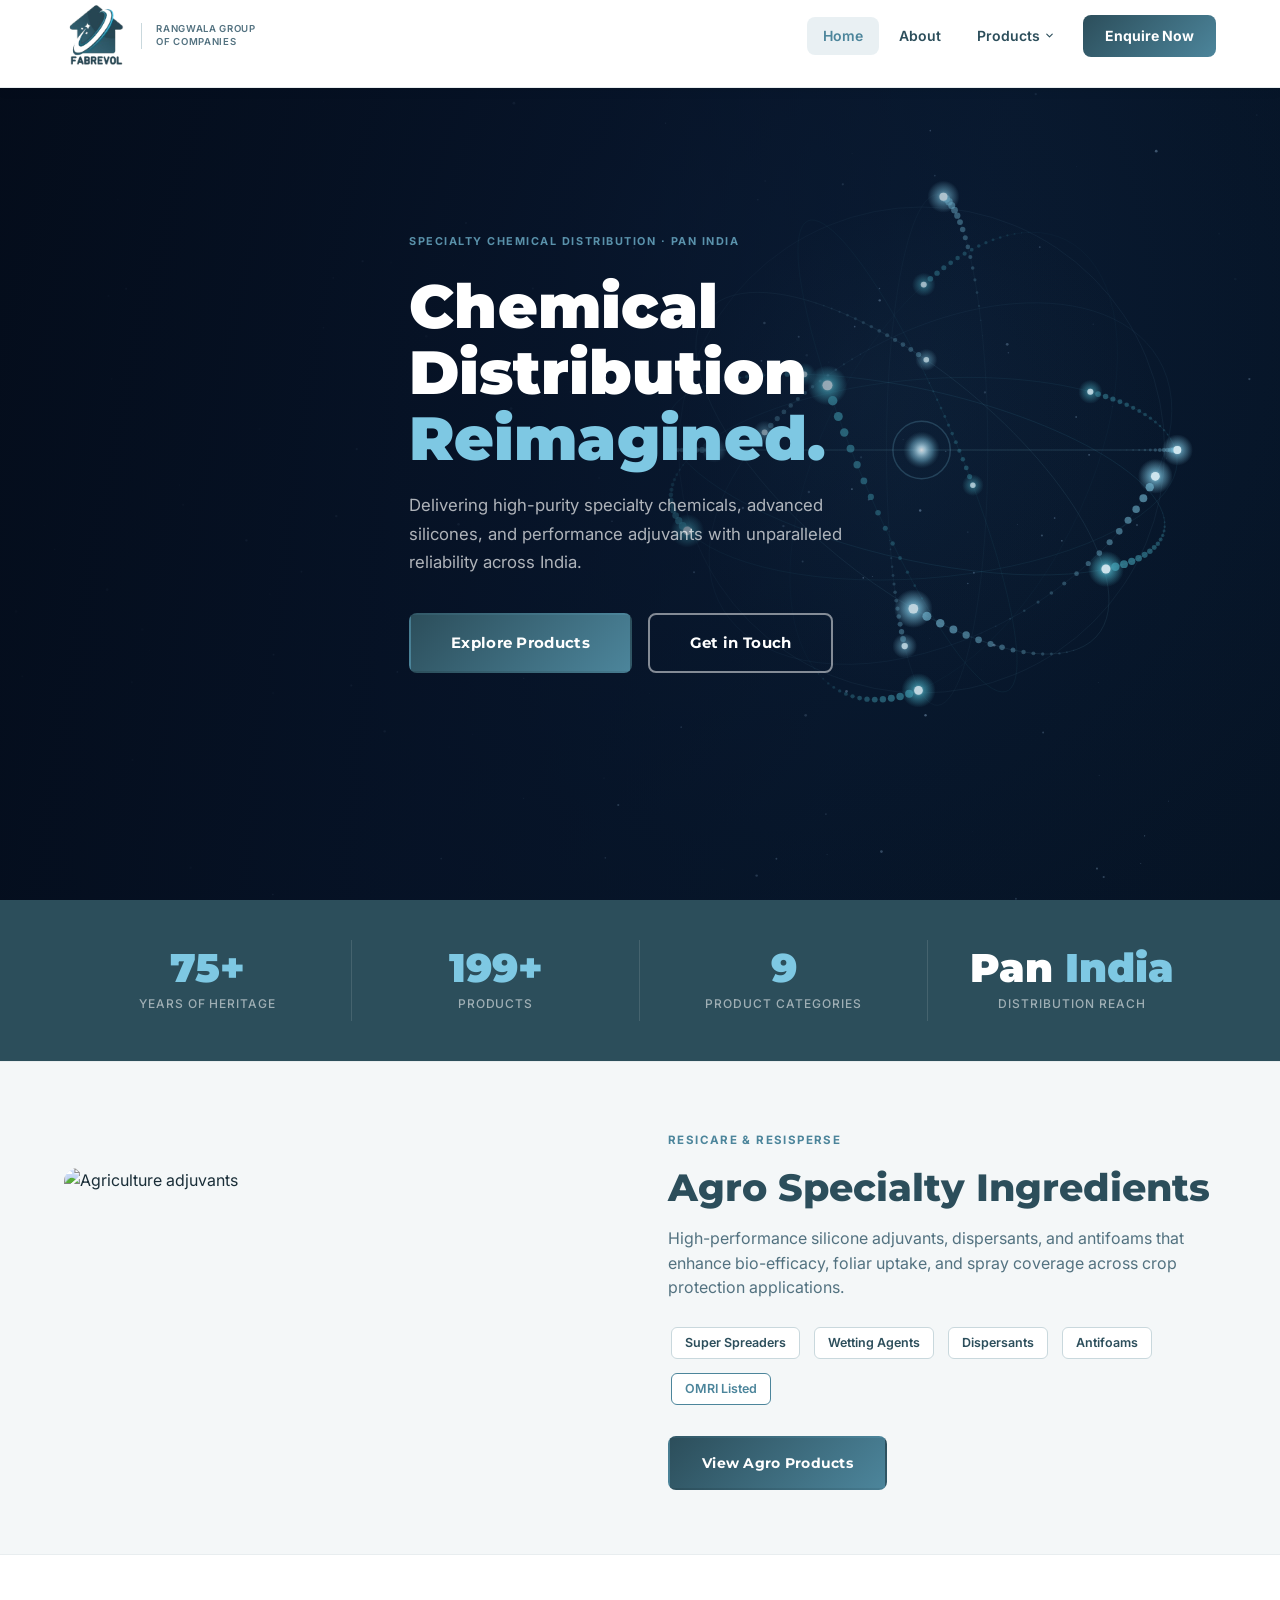
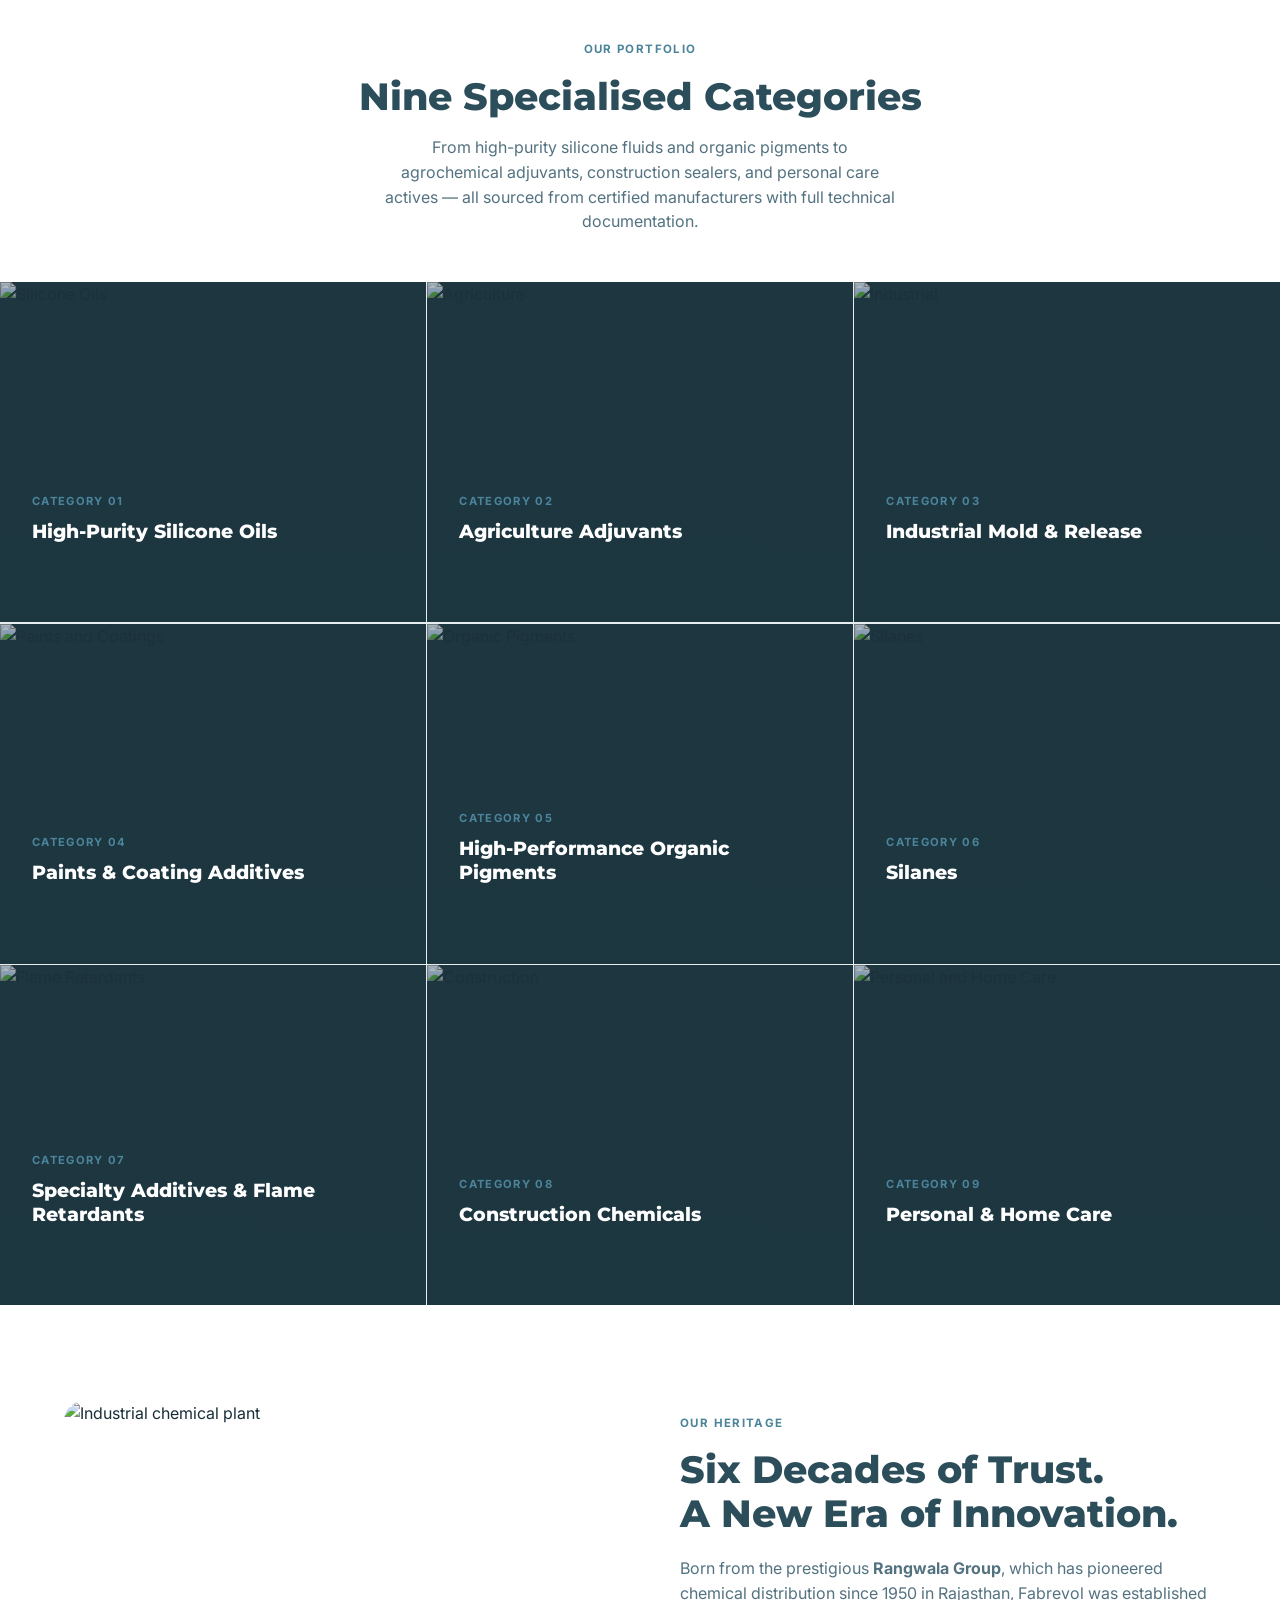
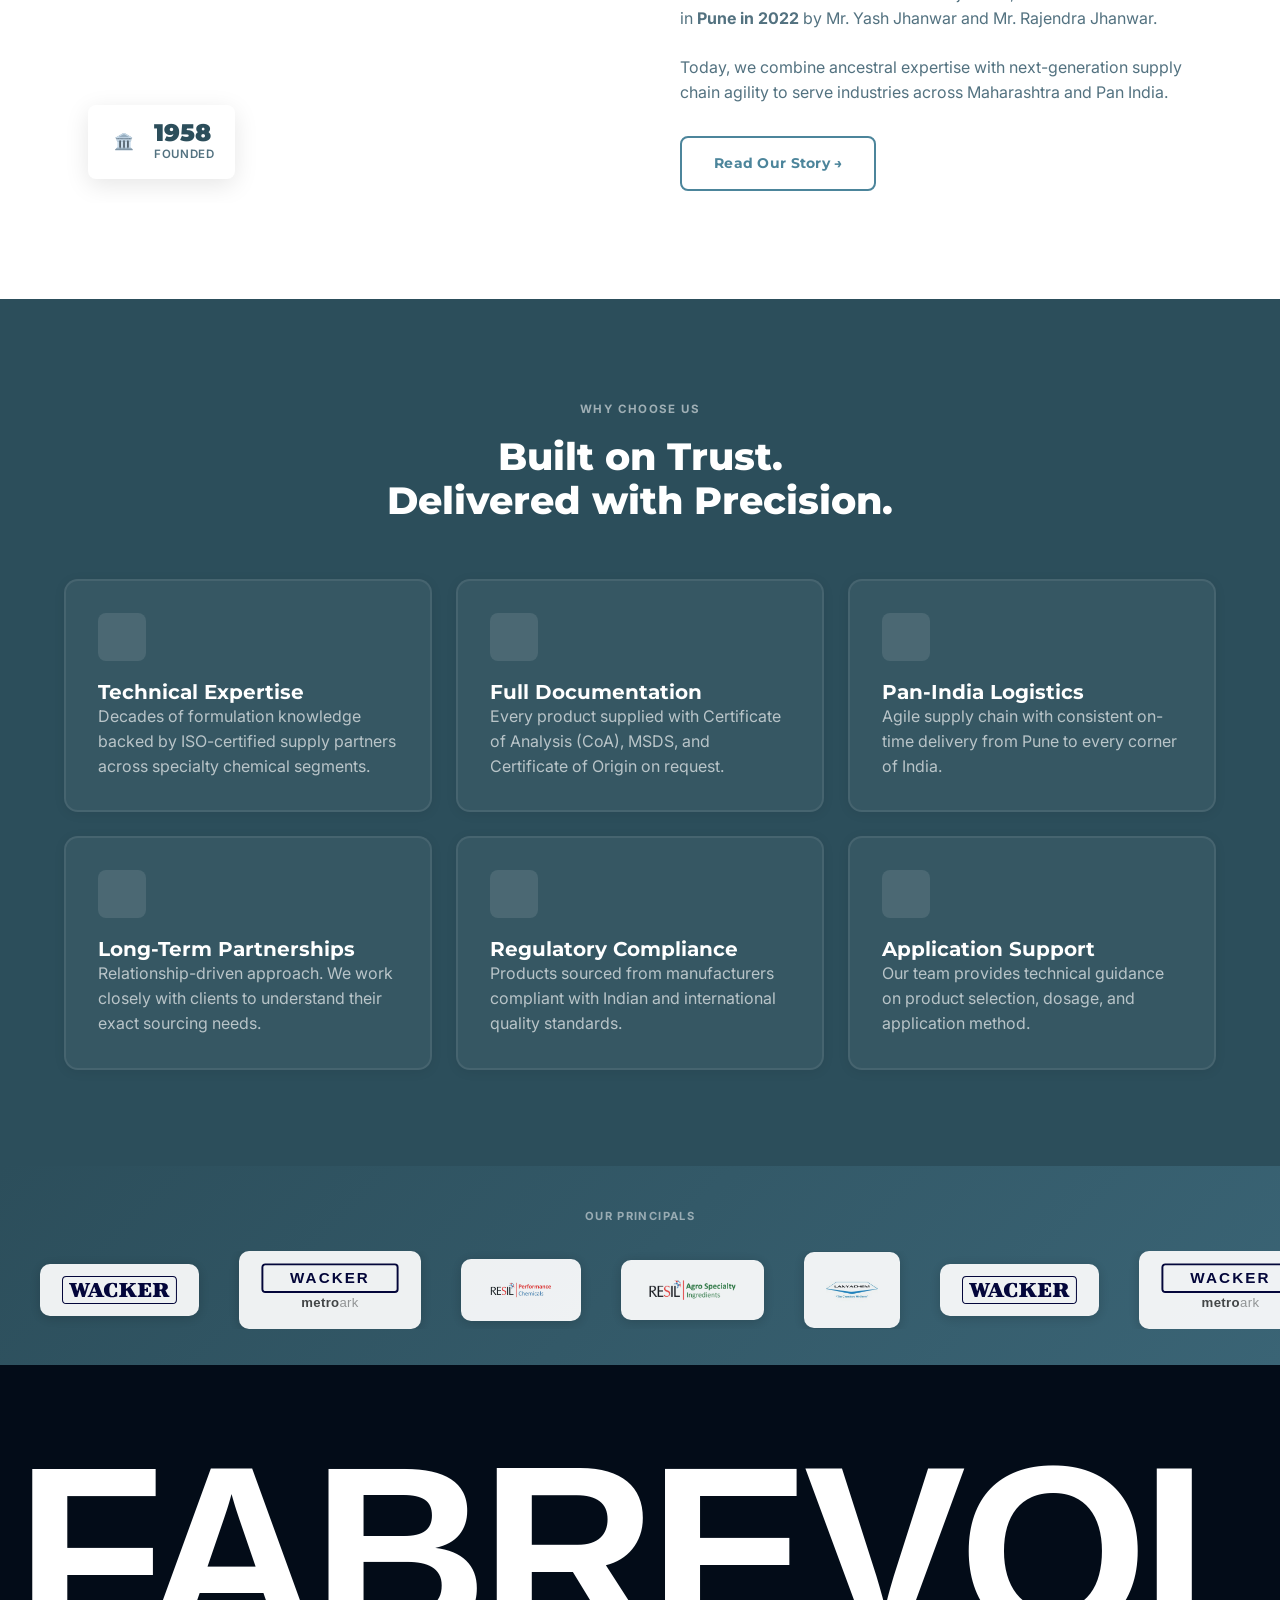
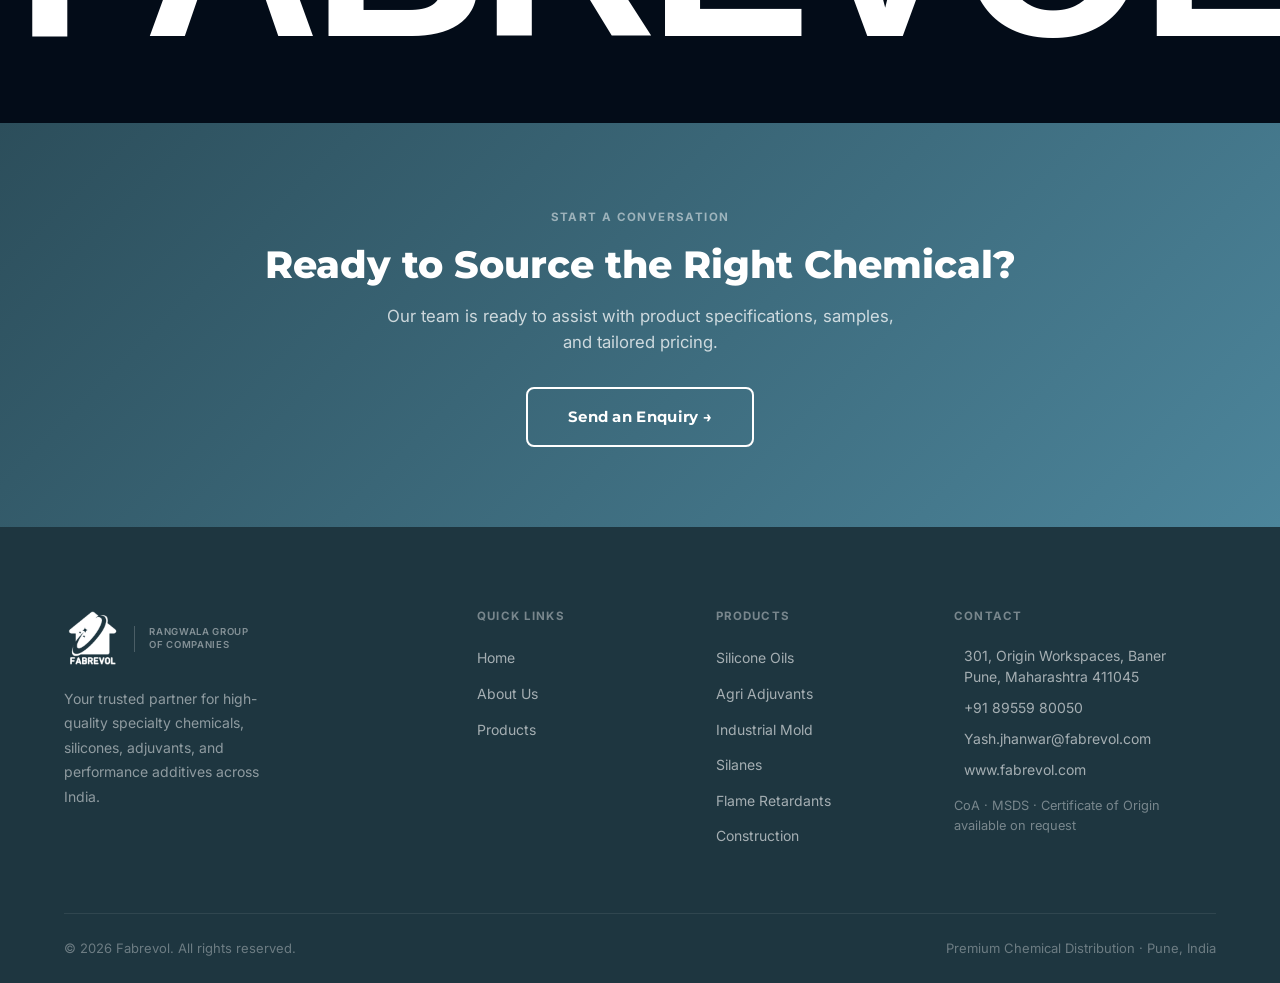
==== commit 9061692d: "Personal and Home Care category, hero two-column layout, FABREVOL wordmark with atom cursor Co-Autho" ====
--- a/index.html
+++ b/index.html
@@ -68,7 +68,7 @@
       <nav class="nav">
         <a href="/index.html"    class="nav-link">Home</a>
         <a href="/about.html"   class="nav-link">About</a>
-        <div class="nav-dropdown"><a href="/products.html" class="nav-link">Products<svg class="nav-dropdown__chevron" width="11" height="11" viewBox="0 0 24 24" fill="none" stroke="currentColor" stroke-width="2.5" stroke-linecap="round" stroke-linejoin="round"><polyline points="6 9 12 15 18 9"/></svg></a><div class="nav-dropdown__menu"><a href="/products.html#silicone">Silicone Oils</a><a href="/products.html#agri">Agrochemicals</a><a href="/products.html#rubber">Industrial Mold &amp; Release</a><a href="/products.html#paints">Paints &amp; Coatings</a><a href="/products.html#pigments">Organic Pigments</a><a href="/products.html#silane">Silanes</a><a href="/products.html#fr">Flame Retardants</a><a href="/products.html#construction">Construction Chemicals</a></div></div>
+        <div class="nav-dropdown"><a href="/products.html" class="nav-link">Products<svg class="nav-dropdown__chevron" width="11" height="11" viewBox="0 0 24 24" fill="none" stroke="currentColor" stroke-width="2.5" stroke-linecap="round" stroke-linejoin="round"><polyline points="6 9 12 15 18 9"/></svg></a><div class="nav-dropdown__menu"><a href="/products.html#silicone">Silicone Oils</a><a href="/products.html#agri">Agrochemicals</a><a href="/products.html#rubber">Industrial Mold &amp; Release</a><a href="/products.html#paints">Paints &amp; Coatings</a><a href="/products.html#pigments">Organic Pigments</a><a href="/products.html#silane">Silanes</a><a href="/products.html#fr">Flame Retardants</a><a href="/products.html#construction">Construction Chemicals</a><a href="/products.html#personal-home">Personal &amp; Home Care</a></div></div>
         <a href="/contact.html" class="btn-nav" style="margin-left:0.5rem;">Enquire Now</a>
       </nav>
       <button class="hamburger" id="hamburger" aria-label="Menu">
@@ -82,18 +82,19 @@
 <div class="mobile-nav" id="mobile-nav">
   <a href="/index.html"    class="nav-link">Home</a>
   <a href="/about.html"   class="nav-link">About</a>
-  <div class="nav-dropdown"><a href="/products.html" class="nav-link">Products<svg class="nav-dropdown__chevron" width="11" height="11" viewBox="0 0 24 24" fill="none" stroke="currentColor" stroke-width="2.5" stroke-linecap="round" stroke-linejoin="round"><polyline points="6 9 12 15 18 9"/></svg></a><div class="nav-dropdown__menu"><a href="/products.html#silicone">Silicone Oils</a><a href="/products.html#agri">Agrochemicals</a><a href="/products.html#rubber">Industrial Mold &amp; Release</a><a href="/products.html#paints">Paints &amp; Coatings</a><a href="/products.html#pigments">Organic Pigments</a><a href="/products.html#silane">Silanes</a><a href="/products.html#fr">Flame Retardants</a><a href="/products.html#construction">Construction Chemicals</a></div></div>
+  <div class="nav-dropdown"><a href="/products.html" class="nav-link">Products<svg class="nav-dropdown__chevron" width="11" height="11" viewBox="0 0 24 24" fill="none" stroke="currentColor" stroke-width="2.5" stroke-linecap="round" stroke-linejoin="round"><polyline points="6 9 12 15 18 9"/></svg></a><div class="nav-dropdown__menu"><a href="/products.html#silicone">Silicone Oils</a><a href="/products.html#agri">Agrochemicals</a><a href="/products.html#rubber">Industrial Mold &amp; Release</a><a href="/products.html#paints">Paints &amp; Coatings</a><a href="/products.html#pigments">Organic Pigments</a><a href="/products.html#silane">Silanes</a><a href="/products.html#fr">Flame Retardants</a><a href="/products.html#construction">Construction Chemicals</a><a href="/products.html#personal-home">Personal &amp; Home Care</a></div></div>
   <a href="/contact.html" class="btn-nav">Enquire Now</a>
 </div>
 
 <!-- ── HERO ── -->
-<section class="hero" id="hero-section">
+<section class="hero" id="hero-section" style="min-height:100vh; align-items:stretch;">
   <canvas id="atom-canvas" style="position:absolute;inset:0;width:100%;height:100%;display:block;"></canvas>
-  <div class="hero__overlay" style="background:linear-gradient(110deg, rgba(4,12,26,0.88) 0%, rgba(8,22,44,0.72) 50%, rgba(12,38,60,0.25) 100%);"></div>
-  <div class="container">
-    <div class="hero__content reveal" style="background:rgba(255,255,255,0.035);backdrop-filter:blur(18px);-webkit-backdrop-filter:blur(18px);border:1px solid rgba(126,200,227,0.12);border-radius:20px;padding:3rem 3.5rem;box-shadow:0 32px 80px rgba(0,0,0,0.45),inset 0 1px 0 rgba(255,255,255,0.07);">
-      <h1>Chemical Distribution<br><span>Reimagined.</span></h1>
-      <p>Delivering high-purity specialty chemicals, advanced silicones, and performance adjuvants with unparalleled reliability and ancestral industry trust across India.</p>
+  <div style="position:absolute;inset:0;background:linear-gradient(105deg,rgba(4,12,26,0.93) 0%,rgba(6,18,38,0.82) 42%,rgba(8,24,50,0.18) 68%,transparent 100%);pointer-events:none;"></div>
+  <div class="container" style="position:relative;z-index:2;display:flex;align-items:center;min-height:100vh;padding-block:7rem;">
+    <div style="max-width:520px;">
+      <span style="display:inline-block;font-size:0.68rem;font-weight:700;letter-spacing:0.14em;text-transform:uppercase;color:rgba(126,200,227,0.7);margin-bottom:1.5rem;">Specialty Chemical Distribution · Pan India</span>
+      <h1 style="font-size:clamp(2.4rem,5vw,3.8rem);line-height:1.08;color:#fff;margin-bottom:1.25rem;">Chemical<br>Distribution<br><span style="color:#7EC8E3;">Reimagined.</span></h1>
+      <p style="font-size:1.05rem;color:rgba(255,255,255,0.68);max-width:42ch;margin-bottom:2.25rem;line-height:1.7;">Delivering high-purity specialty chemicals, advanced silicones, and performance adjuvants with unparalleled reliability across India.</p>
       <div class="hero__actions">
         <a href="/products.html" class="btn btn--primary btn--lg">Explore Products</a>
         <a href="/contact.html"  class="btn btn--outline btn--lg">Get in Touch</a>
@@ -115,7 +116,7 @@
         <div class="stat-label">Products</div>
       </div>
       <div class="stat-item">
-        <div class="stat-num"><span data-target="8">8</span></div>
+        <div class="stat-num"><span data-target="9">9</span></div>
         <div class="stat-label">Product Categories</div>
       </div>
       <div class="stat-item">
@@ -152,8 +153,8 @@
 <section style="padding-block:0;">
   <div style="text-align:center; padding:5rem 1.5rem 3rem;">
     <span class="label">Our Portfolio</span>
-    <h2 style="margin-bottom:1rem;">Eight Specialised Categories</h2>
-    <p style="max-width:52ch; margin-inline:auto; color:var(--text-muted);">From high-purity silicone fluids and organic pigments to agrochemical adjuvants and construction sealers — all sourced from certified manufacturers with full technical documentation.</p>
+    <h2 style="margin-bottom:1rem;">Nine Specialised Categories</h2>
+    <p style="max-width:52ch; margin-inline:auto; color:var(--text-muted);">From high-purity silicone fluids and organic pigments to agrochemical adjuvants, construction sealers, and personal care actives — all sourced from certified manufacturers with full technical documentation.</p>
   </div>
 
   <div class="cat-grid">
@@ -242,6 +243,17 @@
         <span class="cat-card__num">Category 08</span>
         <div class="cat-card__title">Construction Chemicals</div>
         <div class="cat-card__desc">Alkyl alkoxysilanes, siloxanes, and micro-emulsions for breathable, deep-penetrating water repellency on concrete, masonry, and stone.</div>
+        <span class="cat-card__arrow">View Details →</span>
+      </div>
+    </a>
+
+    <a href="/products.html#personal-home" class="cat-card">
+      <img class="cat-card__img" src="https://images.unsplash.com/photo-1556228578-8c89e6adf883?auto=format&fit=crop&w=900&q=80" alt="Personal and Home Care" loading="lazy">
+      <div class="cat-card__overlay"></div>
+      <div class="cat-card__body">
+        <span class="cat-card__num">Category 09</span>
+        <div class="cat-card__title">Personal &amp; Home Care</div>
+        <div class="cat-card__desc">Silicone emulsions, conditioning polymers, surfactants, and antifoam compounds for hair care, skin care, fabric softeners, and household cleaners.</div>
         <span class="cat-card__arrow">View Details →</span>
       </div>
     </a>
@@ -374,6 +386,14 @@
 }
 </style>
 
+<!-- ── BIG WORDMARK ── -->
+<div id="wordmark-section" style="position:relative;overflow:hidden;background:#030c18;padding:5rem 1rem 4rem;user-select:none;">
+  <canvas id="wordmark-canvas" style="position:absolute;inset:0;width:100%;height:100%;display:block;pointer-events:none;"></canvas>
+  <div id="wordmark-text" style="position:relative;z-index:2;cursor:crosshair;text-align:center;">
+    <div style="font-family:'Arial Black','Arial Bold',Arial,sans-serif;font-size:clamp(4.5rem,19vw,20rem);font-weight:900;letter-spacing:-0.03em;line-height:0.88;color:#ffffff;">FABREVOL</div>
+  </div>
+</div>
+
 <!-- ── CTA BANNER ── -->
 <div class="cta-banner reveal">
   <div class="container">
@@ -433,6 +453,161 @@
 <script src="https://unpkg.com/lucide@latest/dist/umd/lucide.min.js"></script>
 <script src="/js/main.js"></script>
 
+<!-- ── WORDMARK CURSOR ATOM EFFECT ── -->
+<script>
+(function(){
+  var wc = document.getElementById('wordmark-canvas');
+  var wt = document.getElementById('wordmark-text');
+  if (!wc || !wt) return;
+  var ctx = wc.getContext('2d');
+  var particles = [];
+  var trails = [];
+  var W, H;
+  var mouseX = -999, mouseY = -999;
+  var frame = 0;
+
+  function resize() {
+    var ws = document.getElementById('wordmark-section');
+    W = wc.width  = ws ? ws.offsetWidth  : window.innerWidth;
+    H = wc.height = ws ? ws.offsetHeight : window.innerHeight;
+  }
+
+  function spawnBurst(mx, my, count, speedMult) {
+    for (var i = 0; i < count; i++) {
+      var angle = (i / count) * Math.PI * 2 + Math.random() * 0.4;
+      var speed = (1.8 + Math.random() * 5) * (speedMult || 1);
+      var hue = 185 + Math.random() * 40;
+      var isBig = Math.random() < 0.15;
+      particles.push({
+        x: mx, y: my,
+        vx: Math.cos(angle) * speed,
+        vy: Math.sin(angle) * speed - (speedMult > 1 ? 3 : 1),
+        r: isBig ? (3 + Math.random() * 4) : (1 + Math.random() * 2.5),
+        life: 1,
+        decay: isBig ? 0.008 + Math.random() * 0.01 : 0.014 + Math.random() * 0.022,
+        hue: hue,
+        orbit: isBig ? { r: 6 + Math.random() * 8, speed: 0.08 + Math.random() * 0.12, angle: Math.random() * Math.PI * 2 } : null
+      });
+    }
+  }
+
+  function spawnTrail(mx, my) {
+    trails.push({
+      x: mx, y: my,
+      r: 1.5 + Math.random() * 2,
+      life: 0.6,
+      decay: 0.055,
+      hue: 190 + Math.random() * 25
+    });
+  }
+
+  var raf;
+  function loop() {
+    frame++;
+    ctx.clearRect(0, 0, W, H);
+
+    // Subtle dark background
+    ctx.fillStyle = '#030c18';
+    ctx.fillRect(0, 0, W, H);
+
+    // Ambient glow near cursor
+    if (mouseX > 0) {
+      var ag = ctx.createRadialGradient(mouseX, mouseY, 0, mouseX, mouseY, 90);
+      ag.addColorStop(0, 'rgba(126,200,227,0.07)');
+      ag.addColorStop(1, 'rgba(126,200,227,0)');
+      ctx.fillStyle = ag;
+      ctx.fillRect(0, 0, W, H);
+    }
+
+    // Draw trails
+    for (var i = trails.length - 1; i >= 0; i--) {
+      var t = trails[i];
+      t.life -= t.decay;
+      if (t.life <= 0) { trails.splice(i, 1); continue; }
+      ctx.beginPath();
+      ctx.arc(t.x, t.y, t.r * t.life, 0, Math.PI * 2);
+      ctx.fillStyle = 'hsla(' + t.hue + ',70%,70%,' + (t.life * 0.5) + ')';
+      ctx.fill();
+    }
+
+    // Draw particles
+    for (var i = particles.length - 1; i >= 0; i--) {
+      var p = particles[i];
+      p.x += p.vx;
+      p.y += p.vy;
+      p.vy += 0.09;
+      p.vx *= 0.985;
+      p.life -= p.decay;
+      if (p.life <= 0) { particles.splice(i, 1); continue; }
+
+      var px = p.x, py = p.y;
+
+      // Orbiting electron
+      if (p.orbit) {
+        p.orbit.angle += p.orbit.speed;
+        var ex = px + Math.cos(p.orbit.angle) * p.orbit.r * p.life;
+        var ey = py + Math.sin(p.orbit.angle) * p.orbit.r * p.life;
+        // orbit ring
+        ctx.beginPath();
+        ctx.ellipse(px, py, p.orbit.r * p.life, p.orbit.r * 0.35 * p.life, p.orbit.angle * 0.3, 0, Math.PI * 2);
+        ctx.strokeStyle = 'hsla(' + p.hue + ',70%,65%,' + (p.life * 0.25) + ')';
+        ctx.lineWidth = 0.8;
+        ctx.stroke();
+        // electron dot
+        ctx.beginPath();
+        ctx.arc(ex, ey, 1.5, 0, Math.PI * 2);
+        ctx.fillStyle = 'hsla(' + p.hue + ',90%,90%,' + p.life + ')';
+        ctx.fill();
+      }
+
+      // Glow halo
+      var gr = ctx.createRadialGradient(px, py, 0, px, py, p.r * 5);
+      gr.addColorStop(0,   'hsla(' + p.hue + ',80%,85%,' + (p.life * 0.85) + ')');
+      gr.addColorStop(0.3, 'hsla(' + p.hue + ',70%,65%,' + (p.life * 0.45) + ')');
+      gr.addColorStop(1,   'hsla(' + p.hue + ',60%,50%,0)');
+      ctx.beginPath();
+      ctx.arc(px, py, p.r * 5, 0, Math.PI * 2);
+      ctx.fillStyle = gr;
+      ctx.fill();
+
+      // Core
+      ctx.beginPath();
+      ctx.arc(px, py, p.r * p.life, 0, Math.PI * 2);
+      ctx.fillStyle = 'hsla(' + p.hue + ',90%,95%,' + p.life + ')';
+      ctx.fill();
+    }
+
+    raf = requestAnimationFrame(loop);
+  }
+
+  var lastSpawn = 0;
+  wt.addEventListener('mousemove', function(e) {
+    var rect = document.getElementById('wordmark-section').getBoundingClientRect();
+    mouseX = e.clientX - rect.left;
+    mouseY = e.clientY - rect.top;
+    spawnTrail(mouseX, mouseY);
+    var now = Date.now();
+    if (now - lastSpawn > 30) {
+      spawnBurst(mouseX, mouseY, 10, 1);
+      lastSpawn = now;
+    }
+  });
+
+  wt.addEventListener('mouseleave', function() { mouseX = -999; mouseY = -999; });
+
+  wt.addEventListener('click', function(e) {
+    var rect = document.getElementById('wordmark-section').getBoundingClientRect();
+    var mx = e.clientX - rect.left;
+    var my = e.clientY - rect.top;
+    spawnBurst(mx, my, 120, 2.5);
+  });
+
+  resize();
+  window.addEventListener('resize', resize);
+  loop();
+})();
+</script>
+
 <!-- ── ATOM-GLOBE HERO ANIMATION ── -->
 <script>
 (function(){
@@ -447,8 +622,8 @@
     var s = document.getElementById('hero-section');
     W = canvas.width  = s ? s.offsetWidth  : window.innerWidth;
     H = canvas.height = s ? s.offsetHeight : window.innerHeight;
-    cx = W / 2;
-    cy = H / 2;
+    cx = W * 0.72;
+    cy = H * 0.50;
     globeR = Math.min(W, H) * 0.27;
   }
 
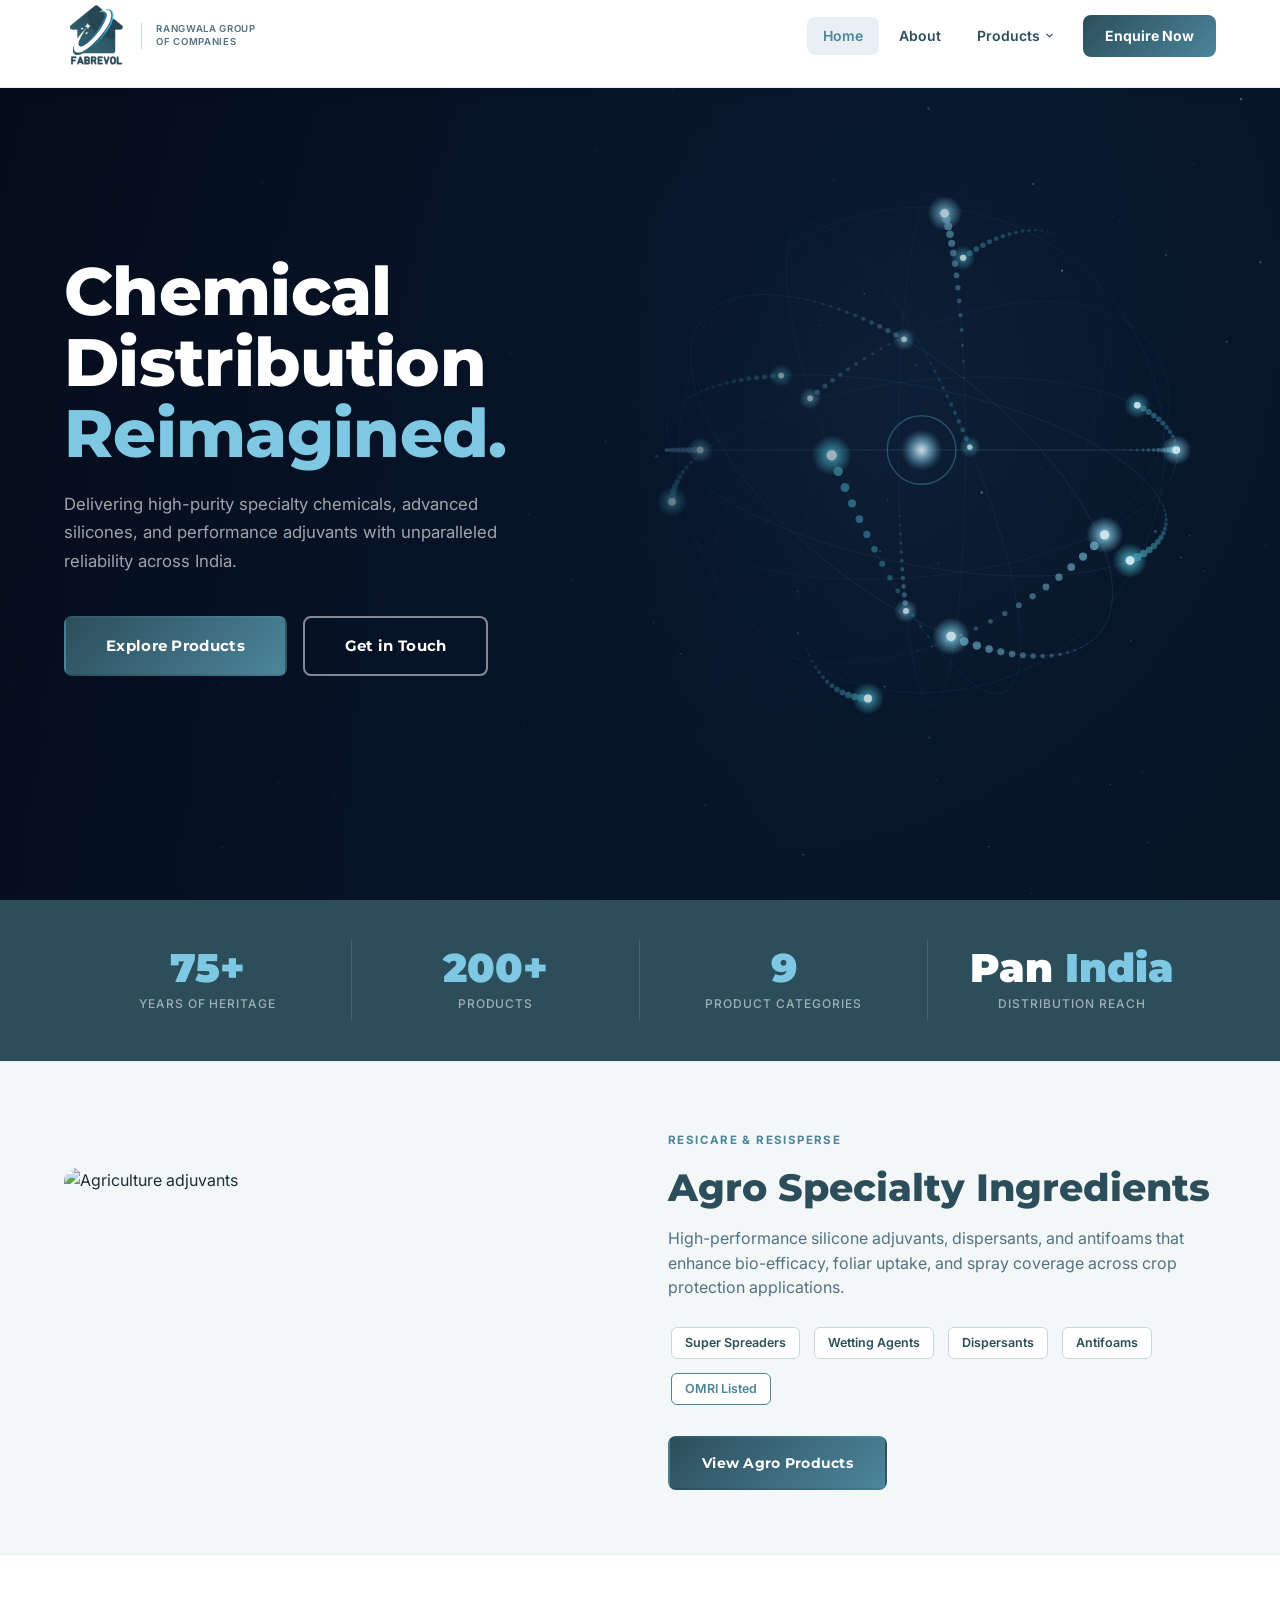
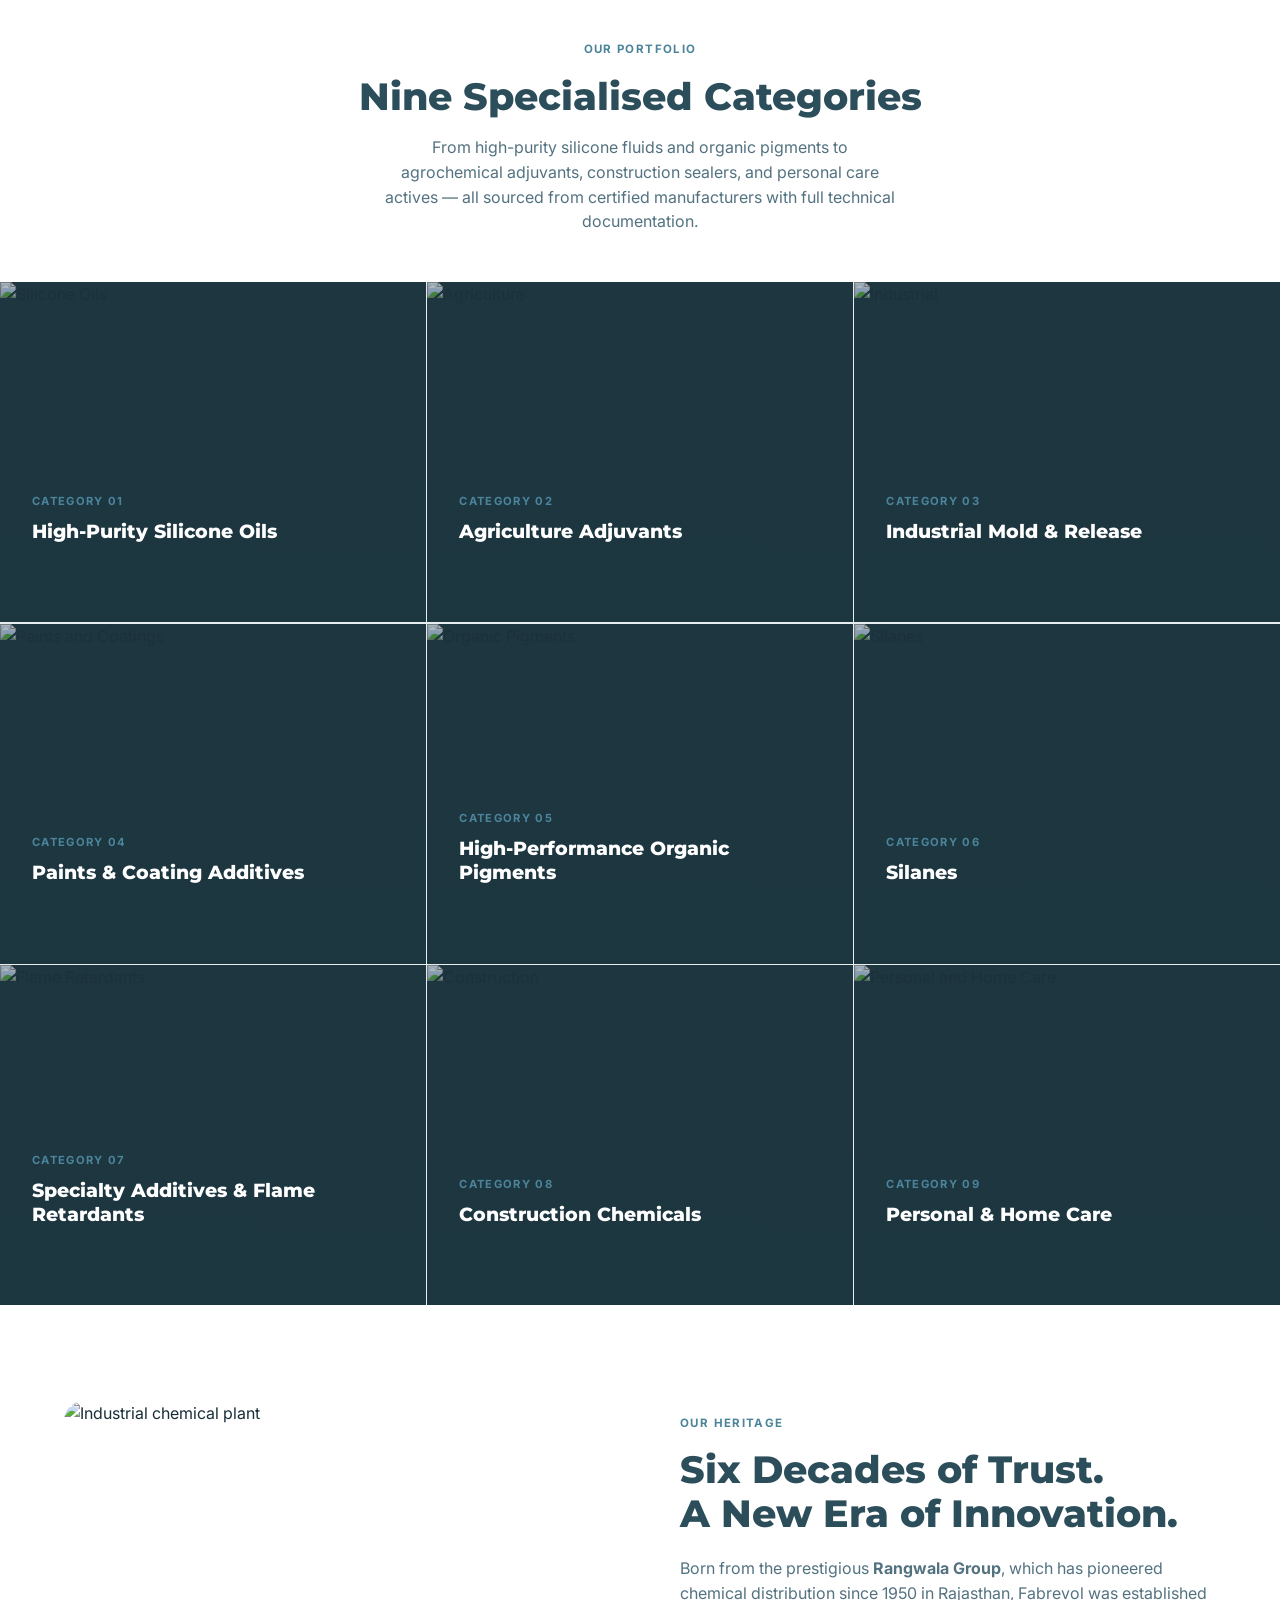
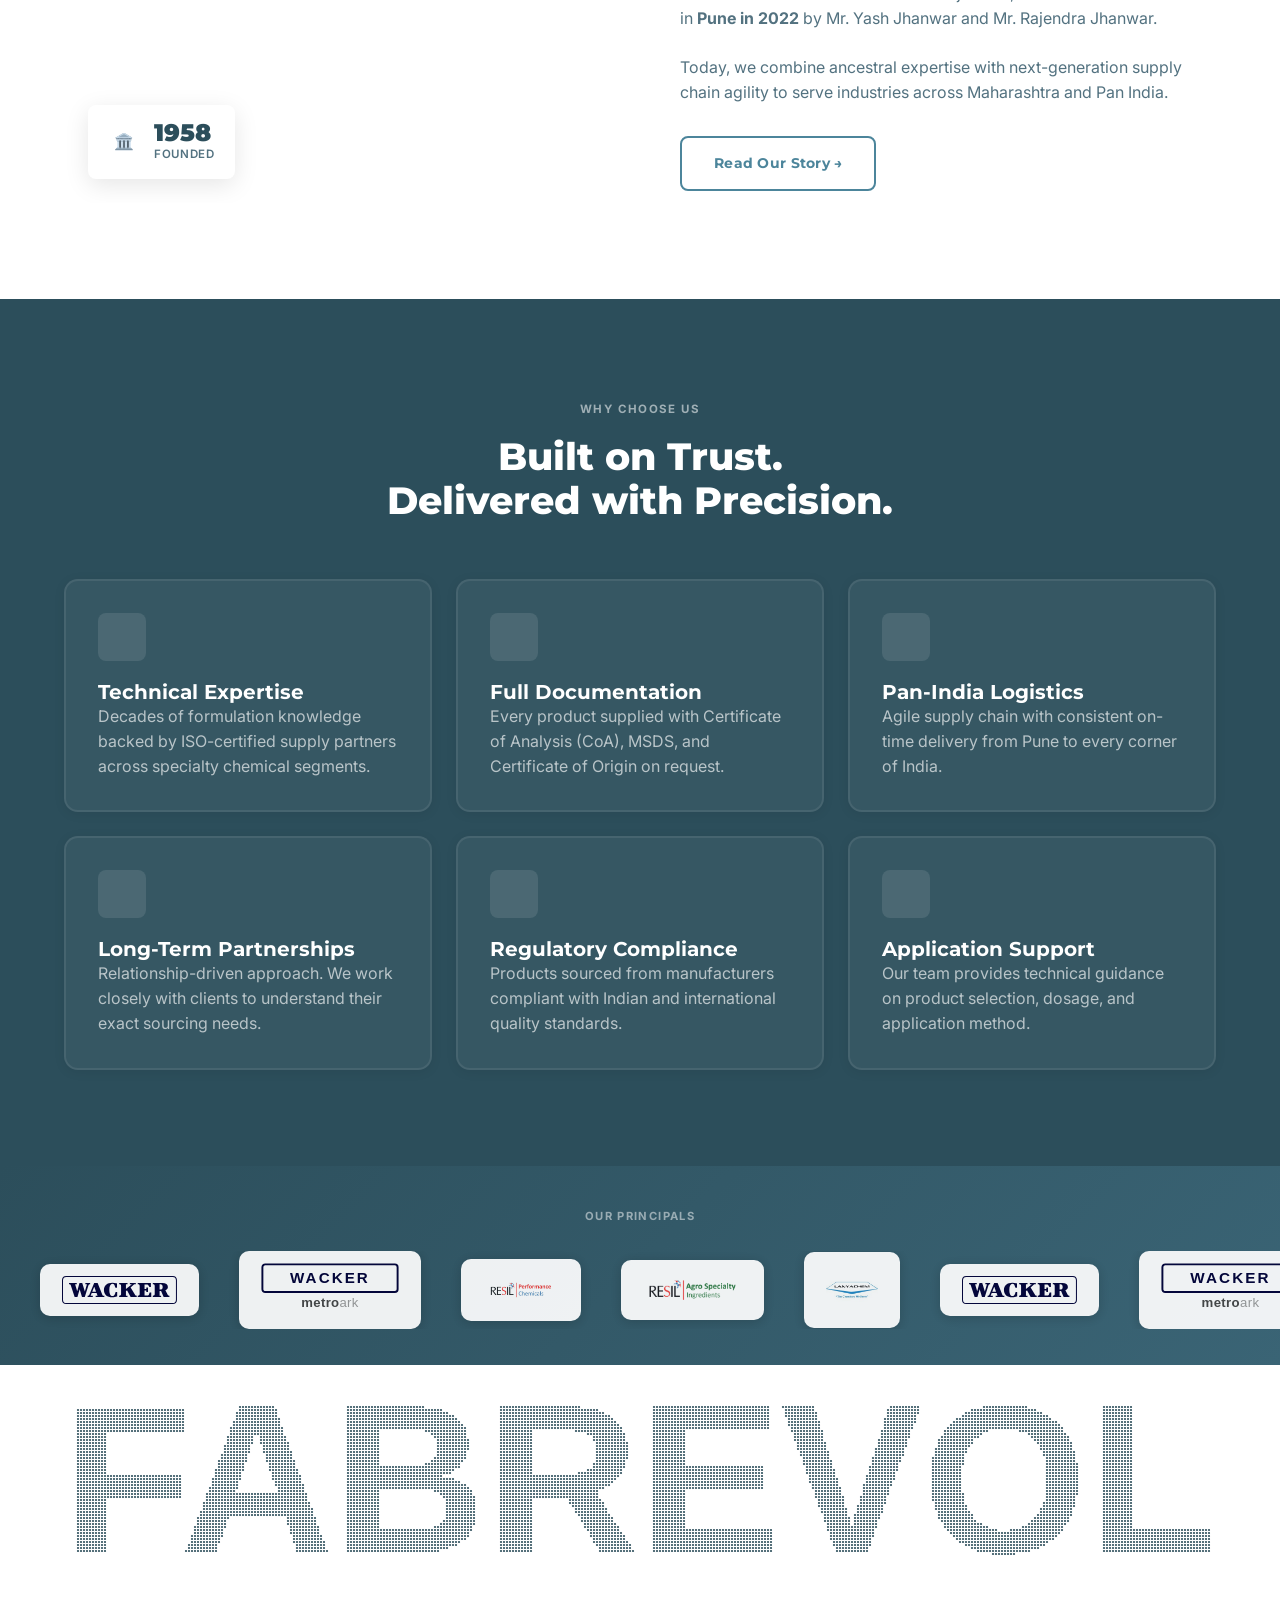
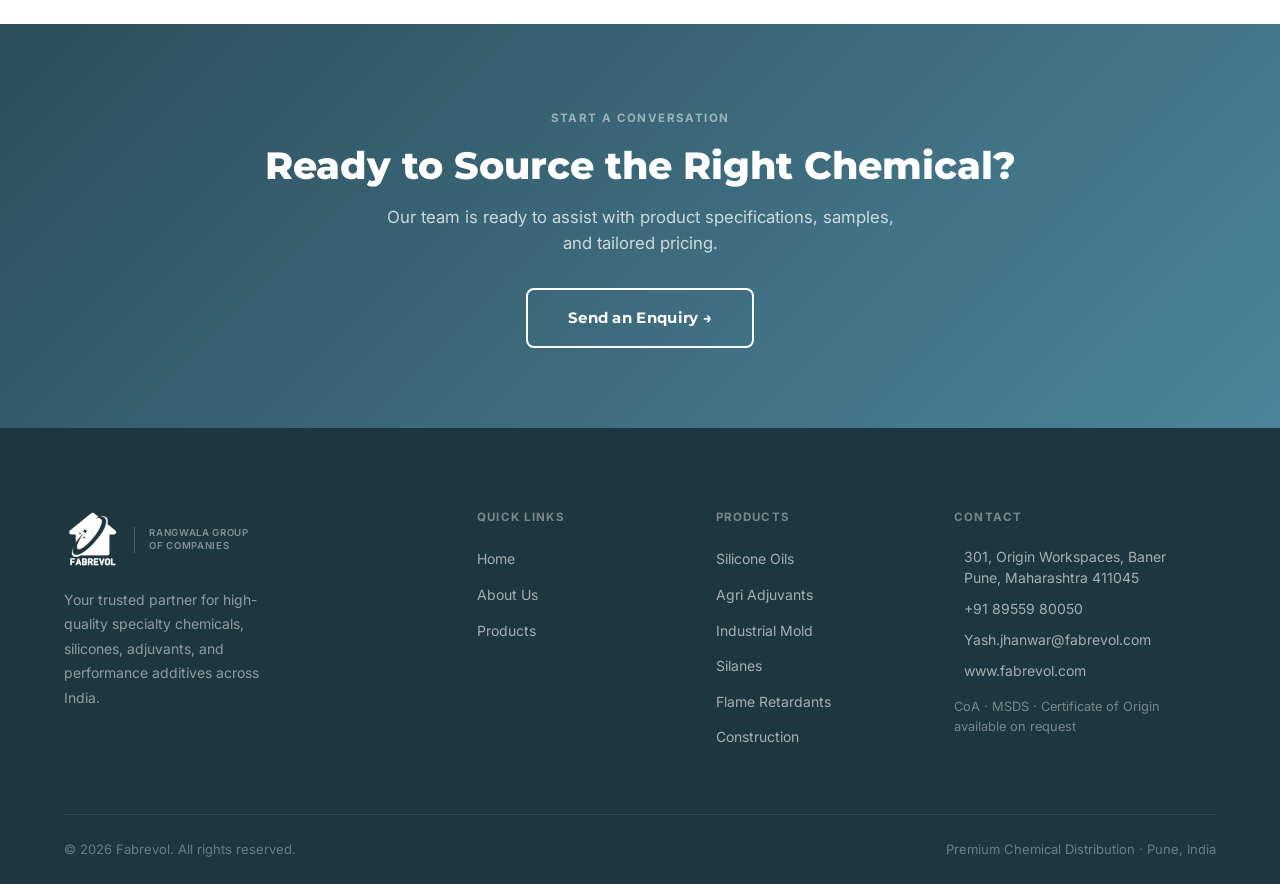
==== commit f5859467: "Premium wordmark shatter: pixel-sampled particles, shadowBlur glow, cubic repulsion physics Co-Autho" ====
--- a/index.html
+++ b/index.html
@@ -90,11 +90,10 @@
 <section class="hero" id="hero-section" style="min-height:100vh; align-items:stretch;">
   <canvas id="atom-canvas" style="position:absolute;inset:0;width:100%;height:100%;display:block;"></canvas>
   <div style="position:absolute;inset:0;background:linear-gradient(105deg,rgba(4,12,26,0.93) 0%,rgba(6,18,38,0.82) 42%,rgba(8,24,50,0.18) 68%,transparent 100%);pointer-events:none;"></div>
-  <div class="container" style="position:relative;z-index:2;display:flex;align-items:center;min-height:100vh;padding-block:7rem;">
-    <div style="max-width:520px;">
-      <span style="display:inline-block;font-size:0.68rem;font-weight:700;letter-spacing:0.14em;text-transform:uppercase;color:rgba(126,200,227,0.7);margin-bottom:1.5rem;">Specialty Chemical Distribution · Pan India</span>
-      <h1 style="font-size:clamp(2.4rem,5vw,3.8rem);line-height:1.08;color:#fff;margin-bottom:1.25rem;">Chemical<br>Distribution<br><span style="color:#7EC8E3;">Reimagined.</span></h1>
-      <p style="font-size:1.05rem;color:rgba(255,255,255,0.68);max-width:42ch;margin-bottom:2.25rem;line-height:1.7;">Delivering high-purity specialty chemicals, advanced silicones, and performance adjuvants with unparalleled reliability across India.</p>
+  <div style="position:relative;z-index:2;display:flex;align-items:center;min-height:100vh;padding:8rem 0 6rem max(3rem,5vw);width:100%;">
+    <div style="max-width:480px;">
+      <h1 style="font-size:clamp(2.6rem,5.5vw,4.2rem);line-height:1.06;color:#fff;margin-bottom:1.25rem;font-weight:800;letter-spacing:-0.01em;">Chemical<br>Distribution<br><span style="color:#7EC8E3;">Reimagined.</span></h1>
+      <p style="font-size:1.05rem;color:rgba(255,255,255,0.62);max-width:40ch;margin-bottom:2.5rem;line-height:1.72;">Delivering high-purity specialty chemicals, advanced silicones, and performance adjuvants with unparalleled reliability across India.</p>
       <div class="hero__actions">
         <a href="/products.html" class="btn btn--primary btn--lg">Explore Products</a>
         <a href="/contact.html"  class="btn btn--outline btn--lg">Get in Touch</a>
@@ -335,18 +334,27 @@
   </div>
   <div style="overflow:hidden;">
     <div class="ticker-track">
-      <!-- set 1 -->
-      <div class="ticker-card"><img src="/assets/logo-wacker.svg"          alt="Wacker Chemie AG"               style="height:28px; width:auto;"></div>
-      <div class="ticker-card"><img src="/assets/logo-wacker-metroark.svg" alt="Wacker Metroark"                style="height:54px; width:auto;"></div>
-      <div class="ticker-card"><img src="/assets/logo-resil.jpg"           alt="Resil Performance Chemicals"    style="height:38px; width:auto;"></div>
-      <div class="ticker-card"><img src="/assets/logo-resil-agro.png"      alt="Resil Agro Specialty"           style="height:36px; width:auto;"></div>
-      <div class="ticker-card"><img src="/assets/logo-lanya.jpg"           alt="Lanya Chem"                     style="height:52px; width:auto;"></div>
-      <!-- set 2 (duplicate for seamless loop) -->
-      <div class="ticker-card"><img src="/assets/logo-wacker.svg"          alt="Wacker Chemie AG"               style="height:28px; width:auto;"></div>
-      <div class="ticker-card"><img src="/assets/logo-wacker-metroark.svg" alt="Wacker Metroark"                style="height:54px; width:auto;"></div>
-      <div class="ticker-card"><img src="/assets/logo-resil.jpg"           alt="Resil Performance Chemicals"    style="height:38px; width:auto;"></div>
-      <div class="ticker-card"><img src="/assets/logo-resil-agro.png"      alt="Resil Agro Specialty"           style="height:36px; width:auto;"></div>
-      <div class="ticker-card"><img src="/assets/logo-lanya.jpg"           alt="Lanya Chem"                     style="height:52px; width:auto;"></div>
+      <!-- sets 1–4: four duplicates so the track always overfills any viewport -->
+      <div class="ticker-card"><img src="/assets/logo-wacker.svg"          alt="Wacker Chemie AG"            style="height:28px;width:auto;"></div>
+      <div class="ticker-card"><img src="/assets/logo-wacker-metroark.svg" alt="Wacker Metroark"             style="height:54px;width:auto;"></div>
+      <div class="ticker-card"><img src="/assets/logo-resil.jpg"           alt="Resil Performance Chemicals" style="height:38px;width:auto;"></div>
+      <div class="ticker-card"><img src="/assets/logo-resil-agro.png"      alt="Resil Agro Specialty"        style="height:36px;width:auto;"></div>
+      <div class="ticker-card"><img src="/assets/logo-lanya.jpg"           alt="Lanya Chem"                  style="height:52px;width:auto;"></div>
+      <div class="ticker-card"><img src="/assets/logo-wacker.svg"          alt="Wacker Chemie AG"            style="height:28px;width:auto;"></div>
+      <div class="ticker-card"><img src="/assets/logo-wacker-metroark.svg" alt="Wacker Metroark"             style="height:54px;width:auto;"></div>
+      <div class="ticker-card"><img src="/assets/logo-resil.jpg"           alt="Resil Performance Chemicals" style="height:38px;width:auto;"></div>
+      <div class="ticker-card"><img src="/assets/logo-resil-agro.png"      alt="Resil Agro Specialty"        style="height:36px;width:auto;"></div>
+      <div class="ticker-card"><img src="/assets/logo-lanya.jpg"           alt="Lanya Chem"                  style="height:52px;width:auto;"></div>
+      <div class="ticker-card"><img src="/assets/logo-wacker.svg"          alt="Wacker Chemie AG"            style="height:28px;width:auto;"></div>
+      <div class="ticker-card"><img src="/assets/logo-wacker-metroark.svg" alt="Wacker Metroark"             style="height:54px;width:auto;"></div>
+      <div class="ticker-card"><img src="/assets/logo-resil.jpg"           alt="Resil Performance Chemicals" style="height:38px;width:auto;"></div>
+      <div class="ticker-card"><img src="/assets/logo-resil-agro.png"      alt="Resil Agro Specialty"        style="height:36px;width:auto;"></div>
+      <div class="ticker-card"><img src="/assets/logo-lanya.jpg"           alt="Lanya Chem"                  style="height:52px;width:auto;"></div>
+      <div class="ticker-card"><img src="/assets/logo-wacker.svg"          alt="Wacker Chemie AG"            style="height:28px;width:auto;"></div>
+      <div class="ticker-card"><img src="/assets/logo-wacker-metroark.svg" alt="Wacker Metroark"             style="height:54px;width:auto;"></div>
+      <div class="ticker-card"><img src="/assets/logo-resil.jpg"           alt="Resil Performance Chemicals" style="height:38px;width:auto;"></div>
+      <div class="ticker-card"><img src="/assets/logo-resil-agro.png"      alt="Resil Agro Specialty"        style="height:36px;width:auto;"></div>
+      <div class="ticker-card"><img src="/assets/logo-lanya.jpg"           alt="Lanya Chem"                  style="height:52px;width:auto;"></div>
     </div>
   </div>
 </div>
@@ -382,16 +390,13 @@
 }
 @keyframes ticker-scroll {
   0%   { transform: translateX(0); }
-  100% { transform: translateX(-50%); }
+  100% { transform: translateX(-25%); }
 }
 </style>
 
 <!-- ── BIG WORDMARK ── -->
-<div id="wordmark-section" style="position:relative;overflow:hidden;background:#030c18;padding:5rem 1rem 4rem;user-select:none;">
-  <canvas id="wordmark-canvas" style="position:absolute;inset:0;width:100%;height:100%;display:block;pointer-events:none;"></canvas>
-  <div id="wordmark-text" style="position:relative;z-index:2;cursor:crosshair;text-align:center;">
-    <div style="font-family:'Arial Black','Arial Bold',Arial,sans-serif;font-size:clamp(4.5rem,19vw,20rem);font-weight:900;letter-spacing:-0.03em;line-height:0.88;color:#ffffff;">FABREVOL</div>
-  </div>
+<div id="wordmark-section" style="position:relative;overflow:hidden;background:#ffffff;cursor:crosshair;">
+  <canvas id="wordmark-canvas" style="display:block;width:100%;"></canvas>
 </div>
 
 <!-- ── CTA BANNER ── -->
@@ -453,158 +458,150 @@
 <script src="https://unpkg.com/lucide@latest/dist/umd/lucide.min.js"></script>
 <script src="/js/main.js"></script>
 
-<!-- ── WORDMARK CURSOR ATOM EFFECT ── -->
+<!-- ── WORDMARK PARTICLE SHATTER ── -->
 <script>
 (function(){
-  var wc = document.getElementById('wordmark-canvas');
-  var wt = document.getElementById('wordmark-text');
-  if (!wc || !wt) return;
-  var ctx = wc.getContext('2d');
+  var section = document.getElementById('wordmark-section');
+  var canvas  = document.getElementById('wordmark-canvas');
+  if (!canvas || !section) return;
+  var ctx = canvas.getContext('2d');
+
+  var W, H, DPR;
   var particles = [];
-  var trails = [];
-  var W, H;
-  var mouseX = -999, mouseY = -999;
-  var frame = 0;
-
-  function resize() {
-    var ws = document.getElementById('wordmark-section');
-    W = wc.width  = ws ? ws.offsetWidth  : window.innerWidth;
-    H = wc.height = ws ? ws.offsetHeight : window.innerHeight;
-  }
-
-  function spawnBurst(mx, my, count, speedMult) {
-    for (var i = 0; i < count; i++) {
-      var angle = (i / count) * Math.PI * 2 + Math.random() * 0.4;
-      var speed = (1.8 + Math.random() * 5) * (speedMult || 1);
-      var hue = 185 + Math.random() * 40;
-      var isBig = Math.random() < 0.15;
-      particles.push({
-        x: mx, y: my,
-        vx: Math.cos(angle) * speed,
-        vy: Math.sin(angle) * speed - (speedMult > 1 ? 3 : 1),
-        r: isBig ? (3 + Math.random() * 4) : (1 + Math.random() * 2.5),
-        life: 1,
-        decay: isBig ? 0.008 + Math.random() * 0.01 : 0.014 + Math.random() * 0.022,
-        hue: hue,
-        orbit: isBig ? { r: 6 + Math.random() * 8, speed: 0.08 + Math.random() * 0.12, angle: Math.random() * Math.PI * 2 } : null
-      });
+  var mx = -9999, my = -9999, hovering = false;
+
+  // Physics constants
+  var SPRING  = 0.048;   // spring coefficient
+  var DAMP    = 0.82;    // velocity damping per frame
+  var REPEL_R = 150;     // repulsion radius (css px)
+  var REPEL_F = 20;      // repulsion peak force
+  var STEP    = 3;       // particle grid spacing (css px)
+
+  // Colour palette
+  var REST_R  = 44,  REST_G  = 78,  REST_B  = 91;   // #2C4E5B at rest
+  var PUSH_R  = 76,  PUSH_G  = 153, PUSH_B  = 180;  // #4C99B4 at peak displacement
+  var GLOW_COLOR = '#4C859B';
+
+  function build() {
+    DPR = Math.min(window.devicePixelRatio || 1, 2);
+    var sw = section.offsetWidth;
+
+    // Binary-search font size so "FABREVOL" fills ~90 % of width
+    var probe = document.createElement('canvas').getContext('2d');
+    var lo = 10, hi = sw, fs = sw / 2;
+    for (var k = 0; k < 24; k++) {
+      probe.font = '900 ' + fs + 'px "Arial Black","Arial Bold",Arial,sans-serif';
+      (probe.measureText('FABREVOL').width < sw * 0.90 ? (lo = fs) : (hi = fs));
+      fs = (lo + hi) / 2;
+    }
+    fs = Math.round(fs);
+
+    var sh  = Math.round(fs * 1.22);   // section height = 1.22 × font size
+    W = sw; H = sh;
+
+    canvas.width  = sw * DPR;
+    canvas.height = sh * DPR;
+    canvas.style.height = sh + 'px';
+    ctx.setTransform(DPR, 0, 0, DPR, 0, 0);
+
+    // Offscreen rasterise at 1× for sampling
+    var off = document.createElement('canvas');
+    off.width = sw; off.height = sh;
+    var oc = off.getContext('2d');
+    oc.fillStyle = '#000';
+    oc.font = '900 ' + fs + 'px "Arial Black","Arial Bold",Arial,sans-serif';
+    oc.textAlign    = 'center';
+    oc.textBaseline = 'middle';
+    oc.fillText('FABREVOL', sw / 2, sh / 2);
+
+    var data = oc.getImageData(0, 0, sw, sh).data;
+    particles = [];
+    for (var y = 0; y < sh; y += STEP) {
+      for (var x = 0; x < sw; x += STEP) {
+        if (data[(y * sw + x) * 4 + 3] > 80) {
+          particles.push({ ox: x, oy: y, x: x, y: y, vx: 0, vy: 0 });
+        }
+      }
     }
   }
 
-  function spawnTrail(mx, my) {
-    trails.push({
-      x: mx, y: my,
-      r: 1.5 + Math.random() * 2,
-      life: 0.6,
-      decay: 0.055,
-      hue: 190 + Math.random() * 25
-    });
-  }
-
-  var raf;
-  function loop() {
-    frame++;
+  function frame() {
+    // 1. Physics update
+    for (var i = 0; i < particles.length; i++) {
+      var p = particles[i];
+      // Spring force toward origin
+      p.vx += (p.ox - p.x) * SPRING;
+      p.vy += (p.oy - p.y) * SPRING;
+      // Cursor repulsion (cubic ease-out falloff)
+      if (hovering) {
+        var dx = p.x - mx, dy = p.y - my;
+        var d2 = dx*dx + dy*dy;
+        if (d2 < REPEL_R * REPEL_R && d2 > 0.25) {
+          var d   = Math.sqrt(d2);
+          var inv = 1 - d / REPEL_R;
+          var f   = REPEL_F * inv * inv * inv;
+          p.vx += (dx / d) * f;
+          p.vy += (dy / d) * f;
+        }
+      }
+      p.vx *= DAMP; p.vy *= DAMP;
+      p.x  += p.vx; p.y  += p.vy;
+    }
+
+    // 2. Draw
     ctx.clearRect(0, 0, W, H);
-
-    // Subtle dark background
-    ctx.fillStyle = '#030c18';
+    ctx.fillStyle = '#ffffff';
     ctx.fillRect(0, 0, W, H);
 
-    // Ambient glow near cursor
-    if (mouseX > 0) {
-      var ag = ctx.createRadialGradient(mouseX, mouseY, 0, mouseX, mouseY, 90);
-      ag.addColorStop(0, 'rgba(126,200,227,0.07)');
-      ag.addColorStop(1, 'rgba(126,200,227,0)');
-      ctx.fillStyle = ag;
-      ctx.fillRect(0, 0, W, H);
-    }
-
-    // Draw trails
-    for (var i = trails.length - 1; i >= 0; i--) {
-      var t = trails[i];
-      t.life -= t.decay;
-      if (t.life <= 0) { trails.splice(i, 1); continue; }
+    // Glow pass — only for displaced particles, uses shadow
+    ctx.save();
+    ctx.shadowColor = GLOW_COLOR;
+    ctx.shadowBlur  = 14;
+    for (var i = 0; i < particles.length; i++) {
+      var p = particles[i];
+      var ddx = p.x - p.ox, ddy = p.y - p.oy;
+      var disp = Math.sqrt(ddx*ddx + ddy*ddy);
+      if (disp < 3) continue;
+      var t = Math.min(1, disp / 60);
       ctx.beginPath();
-      ctx.arc(t.x, t.y, t.r * t.life, 0, Math.PI * 2);
-      ctx.fillStyle = 'hsla(' + t.hue + ',70%,70%,' + (t.life * 0.5) + ')';
+      ctx.arc(p.x, p.y, 1.0 + t * 2.2, 0, 6.283185);
+      ctx.fillStyle = 'rgba(76,133,155,' + (t * 0.75) + ')';
       ctx.fill();
     }
-
-    // Draw particles
-    for (var i = particles.length - 1; i >= 0; i--) {
+    ctx.restore();
+
+    // Core pass — all particles, no shadow
+    for (var i = 0; i < particles.length; i++) {
       var p = particles[i];
-      p.x += p.vx;
-      p.y += p.vy;
-      p.vy += 0.09;
-      p.vx *= 0.985;
-      p.life -= p.decay;
-      if (p.life <= 0) { particles.splice(i, 1); continue; }
-
-      var px = p.x, py = p.y;
-
-      // Orbiting electron
-      if (p.orbit) {
-        p.orbit.angle += p.orbit.speed;
-        var ex = px + Math.cos(p.orbit.angle) * p.orbit.r * p.life;
-        var ey = py + Math.sin(p.orbit.angle) * p.orbit.r * p.life;
-        // orbit ring
-        ctx.beginPath();
-        ctx.ellipse(px, py, p.orbit.r * p.life, p.orbit.r * 0.35 * p.life, p.orbit.angle * 0.3, 0, Math.PI * 2);
-        ctx.strokeStyle = 'hsla(' + p.hue + ',70%,65%,' + (p.life * 0.25) + ')';
-        ctx.lineWidth = 0.8;
-        ctx.stroke();
-        // electron dot
-        ctx.beginPath();
-        ctx.arc(ex, ey, 1.5, 0, Math.PI * 2);
-        ctx.fillStyle = 'hsla(' + p.hue + ',90%,90%,' + p.life + ')';
-        ctx.fill();
-      }
-
-      // Glow halo
-      var gr = ctx.createRadialGradient(px, py, 0, px, py, p.r * 5);
-      gr.addColorStop(0,   'hsla(' + p.hue + ',80%,85%,' + (p.life * 0.85) + ')');
-      gr.addColorStop(0.3, 'hsla(' + p.hue + ',70%,65%,' + (p.life * 0.45) + ')');
-      gr.addColorStop(1,   'hsla(' + p.hue + ',60%,50%,0)');
+      var ddx2 = p.x - p.ox, ddy2 = p.y - p.oy;
+      var disp2 = Math.sqrt(ddx2*ddx2 + ddy2*ddy2);
+      var t2 = Math.min(1, disp2 / 55);
+
+      var r2 = Math.round(REST_R + (PUSH_R - REST_R) * t2);
+      var g2 = Math.round(REST_G + (PUSH_G - REST_G) * t2);
+      var b2 = Math.round(REST_B + (PUSH_B - REST_B) * t2);
+      var sz = 1.1 + t2 * 1.6;
+
       ctx.beginPath();
-      ctx.arc(px, py, p.r * 5, 0, Math.PI * 2);
-      ctx.fillStyle = gr;
-      ctx.fill();
-
-      // Core
-      ctx.beginPath();
-      ctx.arc(px, py, p.r * p.life, 0, Math.PI * 2);
-      ctx.fillStyle = 'hsla(' + p.hue + ',90%,95%,' + p.life + ')';
+      ctx.arc(p.x, p.y, sz, 0, 6.283185);
+      ctx.fillStyle = 'rgb(' + r2 + ',' + g2 + ',' + b2 + ')';
       ctx.fill();
     }
 
-    raf = requestAnimationFrame(loop);
+    requestAnimationFrame(frame);
   }
 
-  var lastSpawn = 0;
-  wt.addEventListener('mousemove', function(e) {
-    var rect = document.getElementById('wordmark-section').getBoundingClientRect();
-    mouseX = e.clientX - rect.left;
-    mouseY = e.clientY - rect.top;
-    spawnTrail(mouseX, mouseY);
-    var now = Date.now();
-    if (now - lastSpawn > 30) {
-      spawnBurst(mouseX, mouseY, 10, 1);
-      lastSpawn = now;
-    }
+  section.addEventListener('mousemove', function(e) {
+    var r = section.getBoundingClientRect();
+    mx = e.clientX - r.left; my = e.clientY - r.top; hovering = true;
   });
-
-  wt.addEventListener('mouseleave', function() { mouseX = -999; mouseY = -999; });
-
-  wt.addEventListener('click', function(e) {
-    var rect = document.getElementById('wordmark-section').getBoundingClientRect();
-    var mx = e.clientX - rect.left;
-    var my = e.clientY - rect.top;
-    spawnBurst(mx, my, 120, 2.5);
-  });
-
-  resize();
-  window.addEventListener('resize', resize);
-  loop();
+  section.addEventListener('mouseleave', function() { hovering = false; mx = -9999; my = -9999; });
+
+  var rt;
+  window.addEventListener('resize', function(){ clearTimeout(rt); rt = setTimeout(build, 220); });
+
+  build();
+  frame();
 })();
 </script>
 
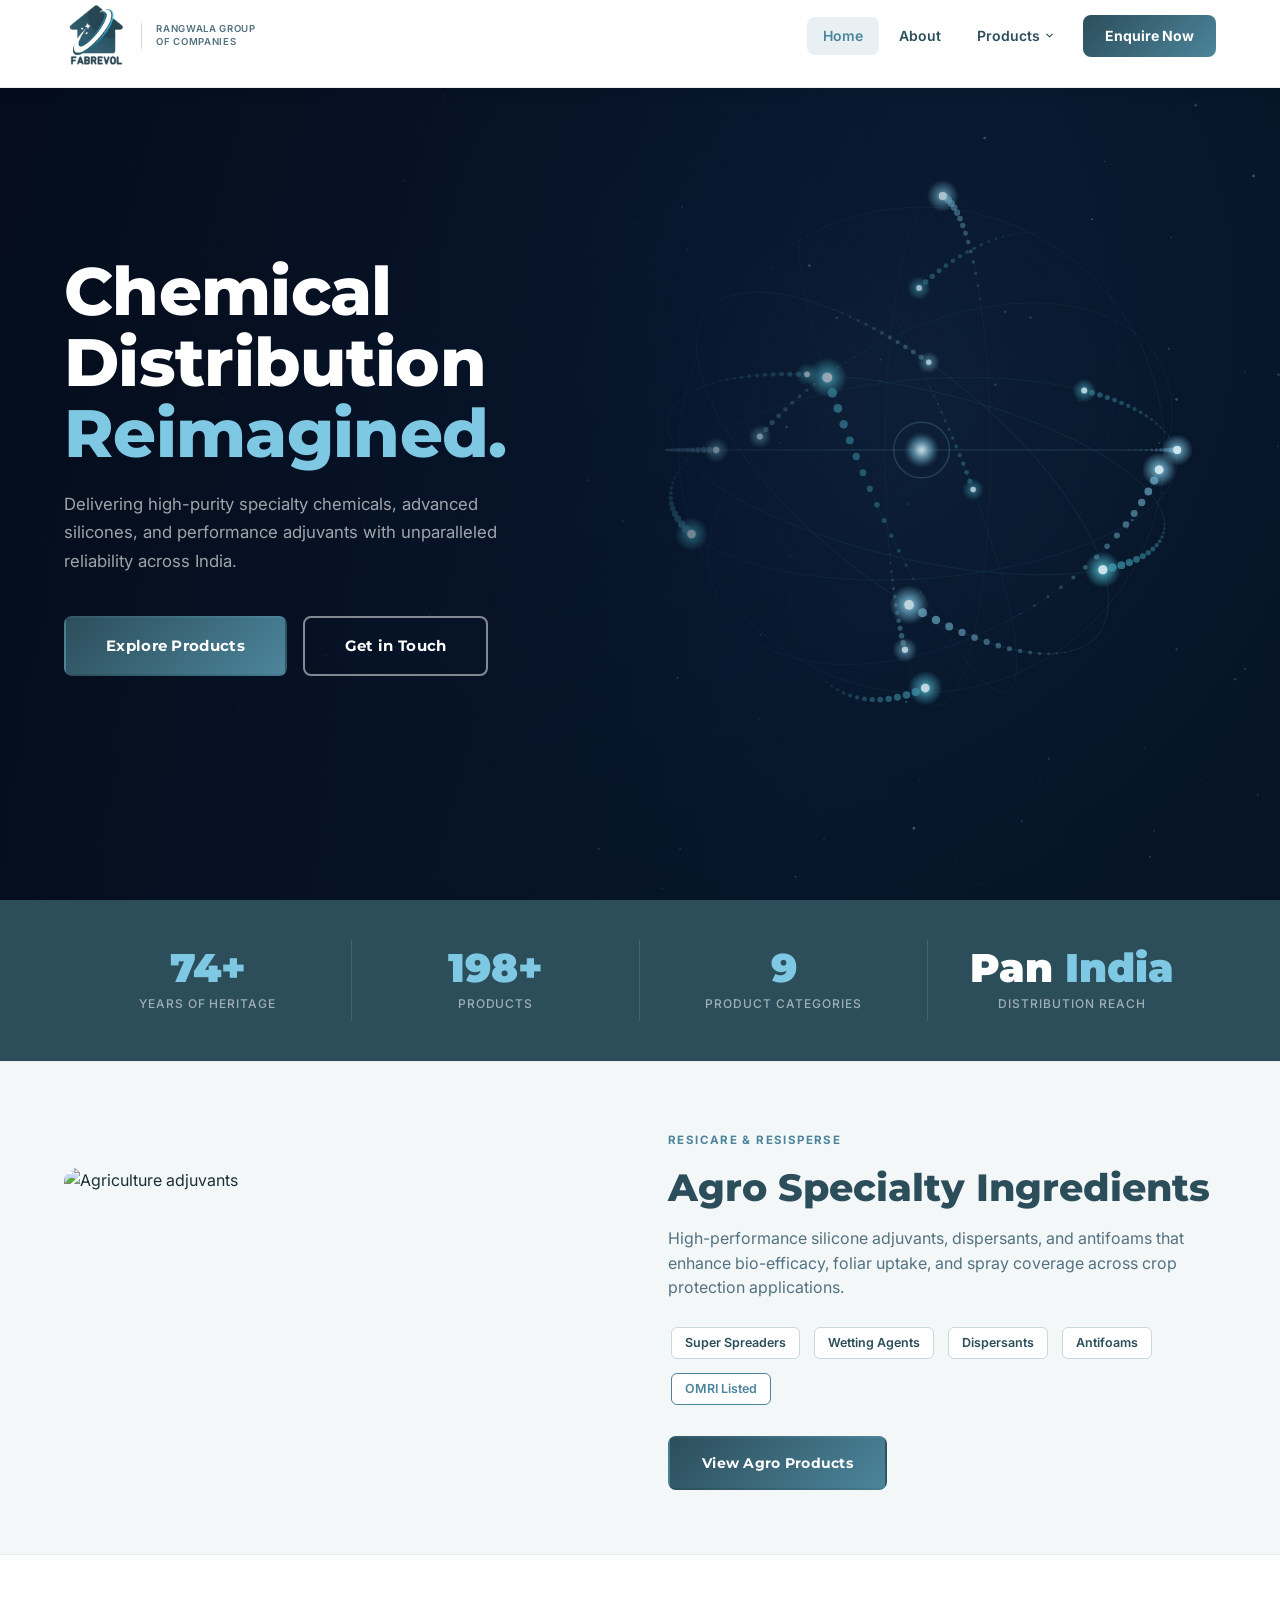
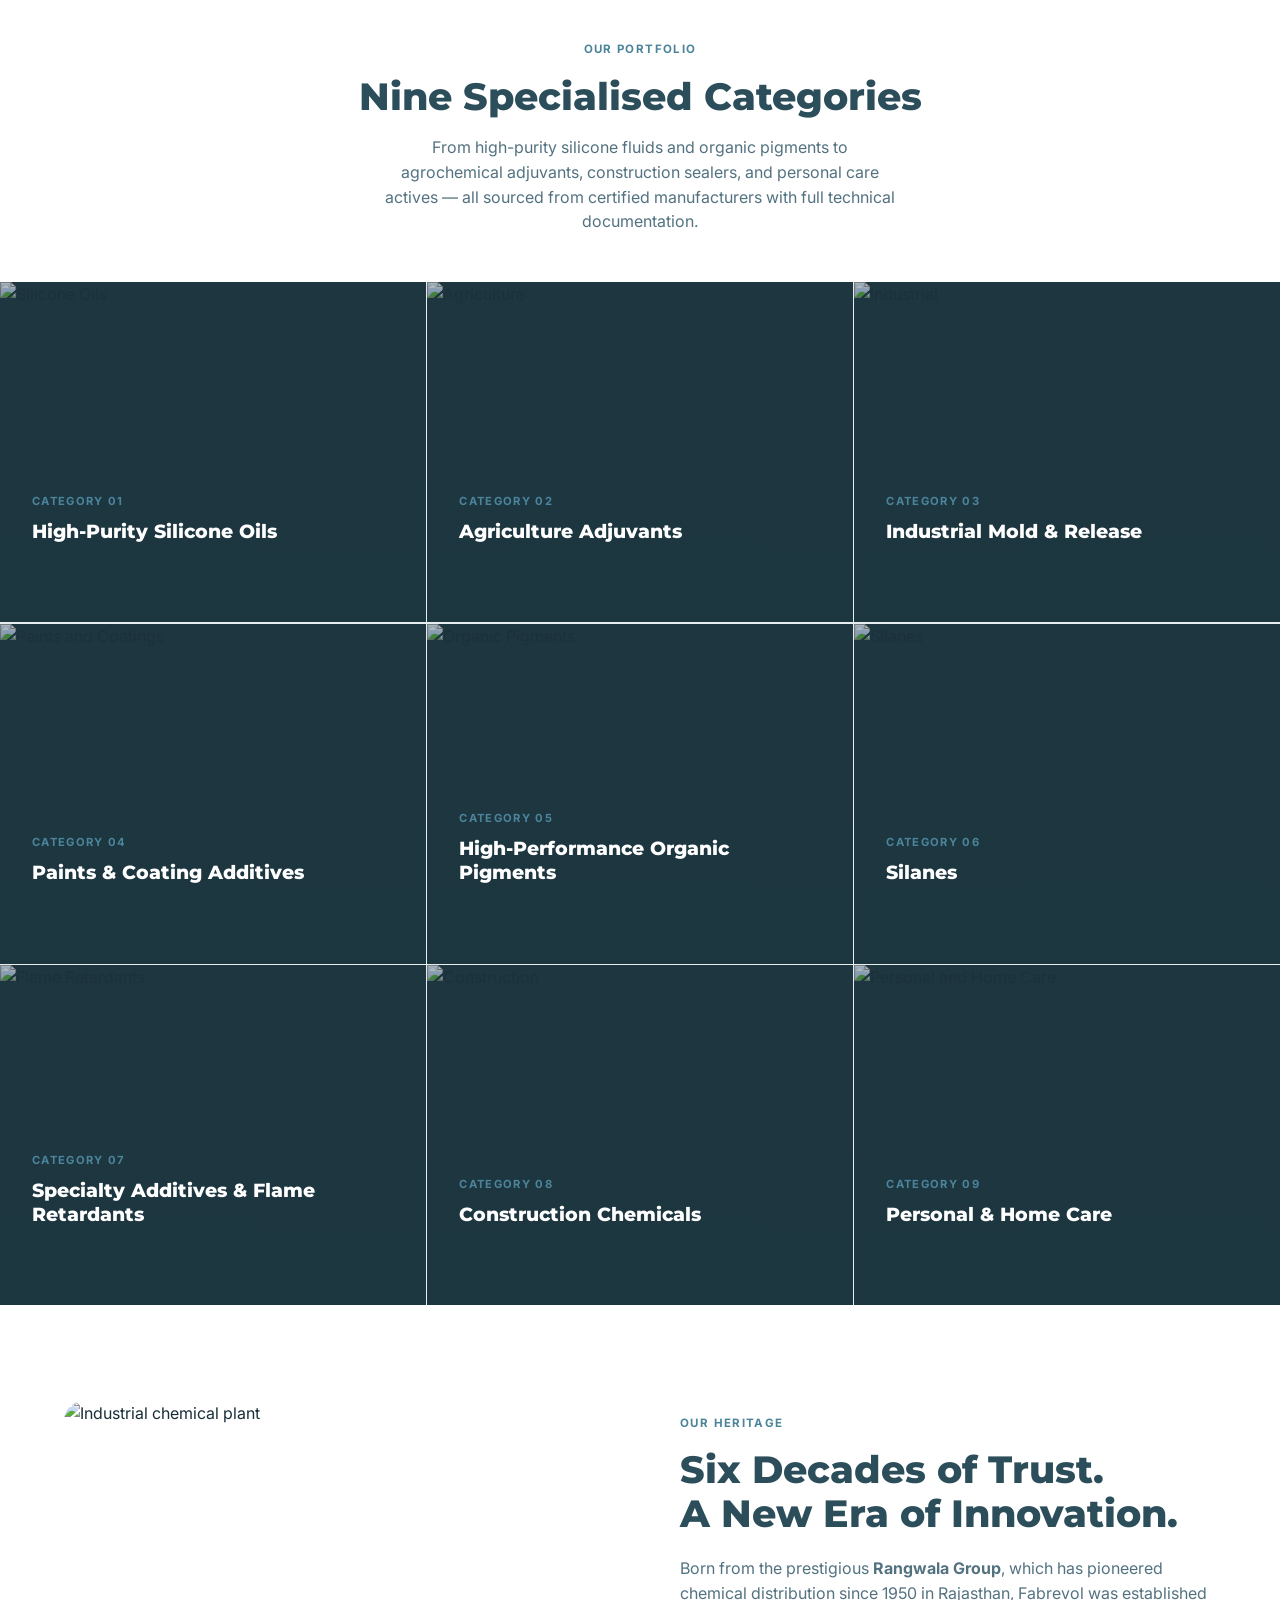
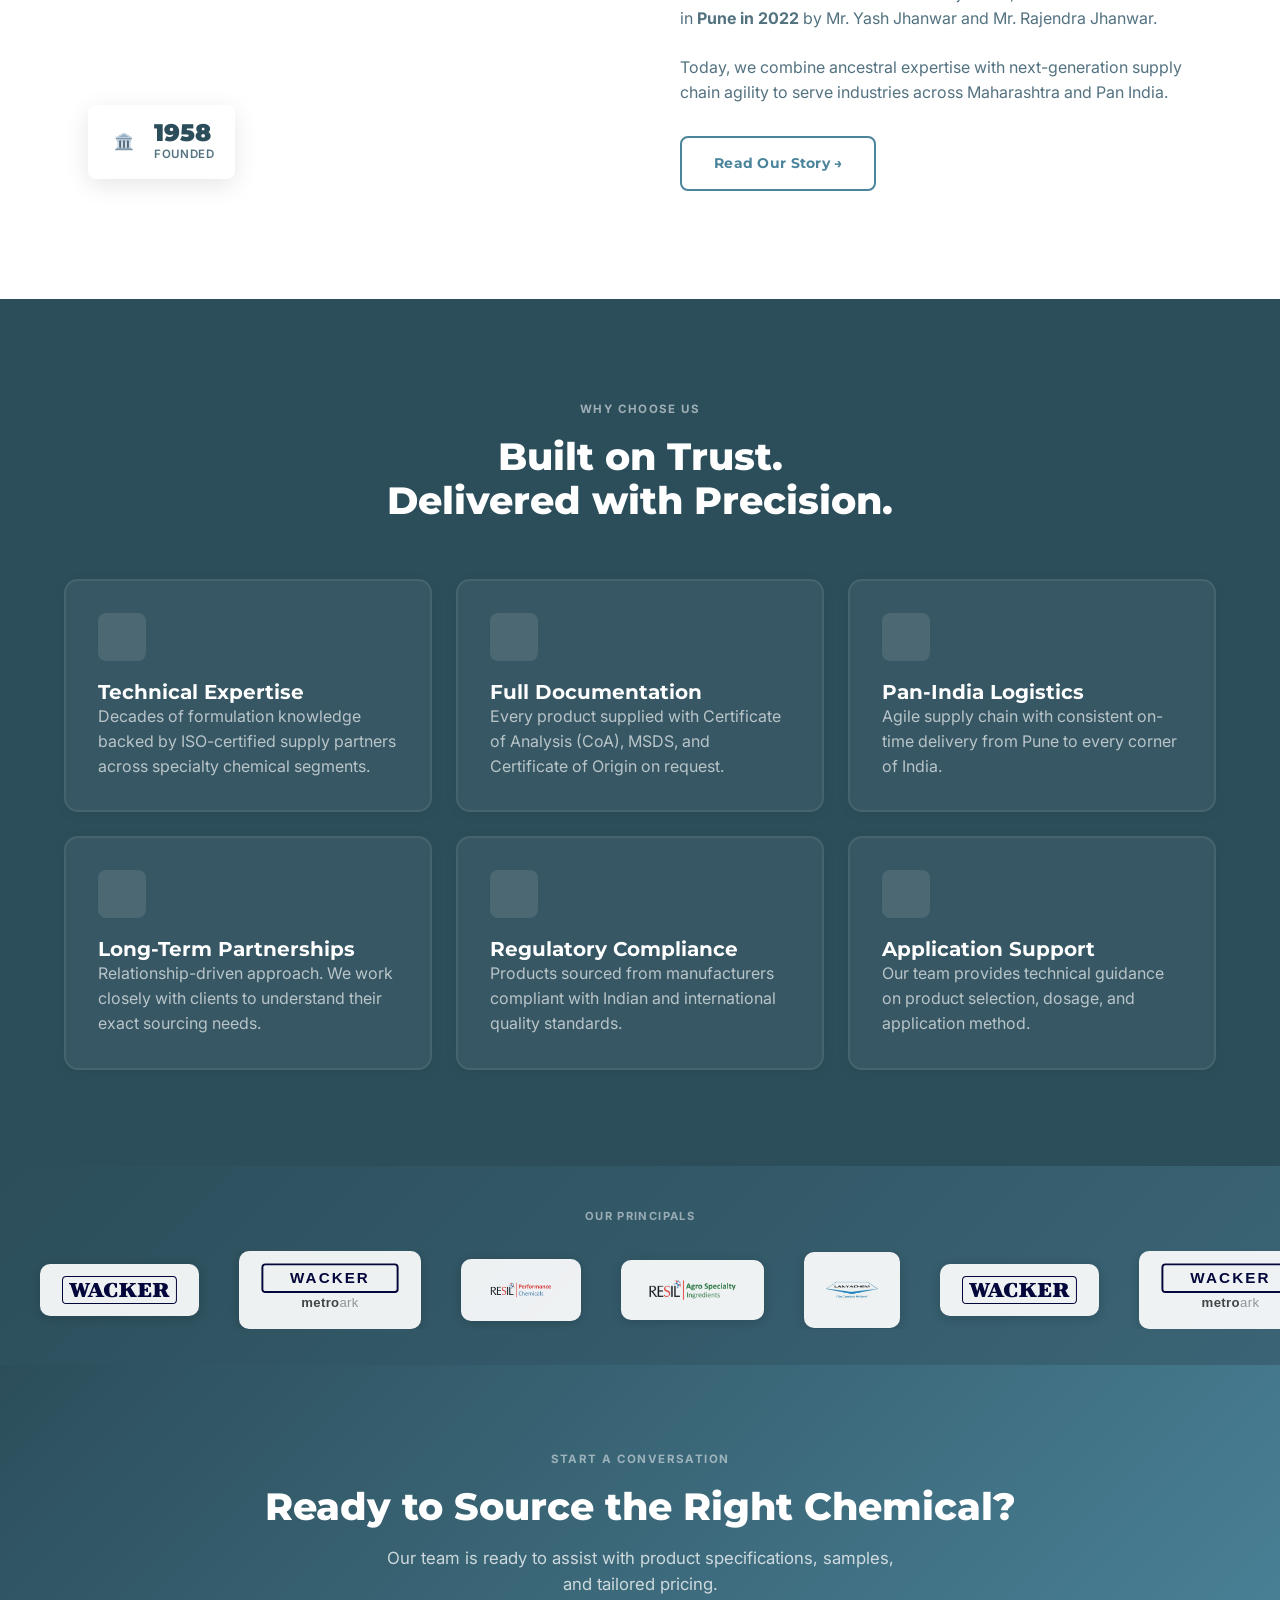
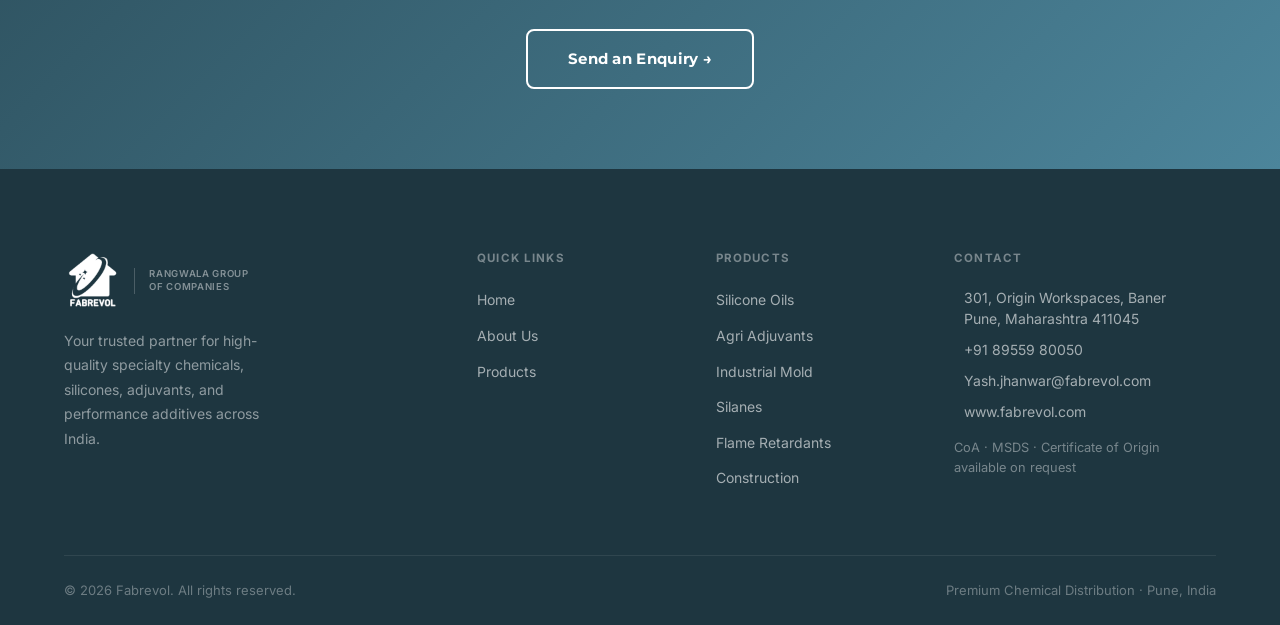
==== commit ffc8bf08: "Remove FABREVOL wordmark section entirely Co-Authored-By: Claude Sonnet 4.6 <noreply@anthropic.com>" ====
--- a/index.html
+++ b/index.html
@@ -394,11 +394,6 @@
 }
 </style>
 
-<!-- ── BIG WORDMARK ── -->
-<div id="wordmark-section" style="position:relative;overflow:hidden;background:#ffffff;cursor:crosshair;">
-  <canvas id="wordmark-canvas" style="display:block;width:100%;"></canvas>
-</div>
-
 <!-- ── CTA BANNER ── -->
 <div class="cta-banner reveal">
   <div class="container">
@@ -457,153 +452,6 @@
 
 <script src="https://unpkg.com/lucide@latest/dist/umd/lucide.min.js"></script>
 <script src="/js/main.js"></script>
-
-<!-- ── WORDMARK PARTICLE SHATTER ── -->
-<script>
-(function(){
-  var section = document.getElementById('wordmark-section');
-  var canvas  = document.getElementById('wordmark-canvas');
-  if (!canvas || !section) return;
-  var ctx = canvas.getContext('2d');
-
-  var W, H, DPR;
-  var particles = [];
-  var mx = -9999, my = -9999, hovering = false;
-
-  // Physics constants
-  var SPRING  = 0.048;   // spring coefficient
-  var DAMP    = 0.82;    // velocity damping per frame
-  var REPEL_R = 150;     // repulsion radius (css px)
-  var REPEL_F = 20;      // repulsion peak force
-  var STEP    = 3;       // particle grid spacing (css px)
-
-  // Colour palette
-  var REST_R  = 44,  REST_G  = 78,  REST_B  = 91;   // #2C4E5B at rest
-  var PUSH_R  = 76,  PUSH_G  = 153, PUSH_B  = 180;  // #4C99B4 at peak displacement
-  var GLOW_COLOR = '#4C859B';
-
-  function build() {
-    DPR = Math.min(window.devicePixelRatio || 1, 2);
-    var sw = section.offsetWidth;
-
-    // Binary-search font size so "FABREVOL" fills ~90 % of width
-    var probe = document.createElement('canvas').getContext('2d');
-    var lo = 10, hi = sw, fs = sw / 2;
-    for (var k = 0; k < 24; k++) {
-      probe.font = '900 ' + fs + 'px "Arial Black","Arial Bold",Arial,sans-serif';
-      (probe.measureText('FABREVOL').width < sw * 0.90 ? (lo = fs) : (hi = fs));
-      fs = (lo + hi) / 2;
-    }
-    fs = Math.round(fs);
-
-    var sh  = Math.round(fs * 1.22);   // section height = 1.22 × font size
-    W = sw; H = sh;
-
-    canvas.width  = sw * DPR;
-    canvas.height = sh * DPR;
-    canvas.style.height = sh + 'px';
-    ctx.setTransform(DPR, 0, 0, DPR, 0, 0);
-
-    // Offscreen rasterise at 1× for sampling
-    var off = document.createElement('canvas');
-    off.width = sw; off.height = sh;
-    var oc = off.getContext('2d');
-    oc.fillStyle = '#000';
-    oc.font = '900 ' + fs + 'px "Arial Black","Arial Bold",Arial,sans-serif';
-    oc.textAlign    = 'center';
-    oc.textBaseline = 'middle';
-    oc.fillText('FABREVOL', sw / 2, sh / 2);
-
-    var data = oc.getImageData(0, 0, sw, sh).data;
-    particles = [];
-    for (var y = 0; y < sh; y += STEP) {
-      for (var x = 0; x < sw; x += STEP) {
-        if (data[(y * sw + x) * 4 + 3] > 80) {
-          particles.push({ ox: x, oy: y, x: x, y: y, vx: 0, vy: 0 });
-        }
-      }
-    }
-  }
-
-  function frame() {
-    // 1. Physics update
-    for (var i = 0; i < particles.length; i++) {
-      var p = particles[i];
-      // Spring force toward origin
-      p.vx += (p.ox - p.x) * SPRING;
-      p.vy += (p.oy - p.y) * SPRING;
-      // Cursor repulsion (cubic ease-out falloff)
-      if (hovering) {
-        var dx = p.x - mx, dy = p.y - my;
-        var d2 = dx*dx + dy*dy;
-        if (d2 < REPEL_R * REPEL_R && d2 > 0.25) {
-          var d   = Math.sqrt(d2);
-          var inv = 1 - d / REPEL_R;
-          var f   = REPEL_F * inv * inv * inv;
-          p.vx += (dx / d) * f;
-          p.vy += (dy / d) * f;
-        }
-      }
-      p.vx *= DAMP; p.vy *= DAMP;
-      p.x  += p.vx; p.y  += p.vy;
-    }
-
-    // 2. Draw
-    ctx.clearRect(0, 0, W, H);
-    ctx.fillStyle = '#ffffff';
-    ctx.fillRect(0, 0, W, H);
-
-    // Glow pass — only for displaced particles, uses shadow
-    ctx.save();
-    ctx.shadowColor = GLOW_COLOR;
-    ctx.shadowBlur  = 14;
-    for (var i = 0; i < particles.length; i++) {
-      var p = particles[i];
-      var ddx = p.x - p.ox, ddy = p.y - p.oy;
-      var disp = Math.sqrt(ddx*ddx + ddy*ddy);
-      if (disp < 3) continue;
-      var t = Math.min(1, disp / 60);
-      ctx.beginPath();
-      ctx.arc(p.x, p.y, 1.0 + t * 2.2, 0, 6.283185);
-      ctx.fillStyle = 'rgba(76,133,155,' + (t * 0.75) + ')';
-      ctx.fill();
-    }
-    ctx.restore();
-
-    // Core pass — all particles, no shadow
-    for (var i = 0; i < particles.length; i++) {
-      var p = particles[i];
-      var ddx2 = p.x - p.ox, ddy2 = p.y - p.oy;
-      var disp2 = Math.sqrt(ddx2*ddx2 + ddy2*ddy2);
-      var t2 = Math.min(1, disp2 / 55);
-
-      var r2 = Math.round(REST_R + (PUSH_R - REST_R) * t2);
-      var g2 = Math.round(REST_G + (PUSH_G - REST_G) * t2);
-      var b2 = Math.round(REST_B + (PUSH_B - REST_B) * t2);
-      var sz = 1.1 + t2 * 1.6;
-
-      ctx.beginPath();
-      ctx.arc(p.x, p.y, sz, 0, 6.283185);
-      ctx.fillStyle = 'rgb(' + r2 + ',' + g2 + ',' + b2 + ')';
-      ctx.fill();
-    }
-
-    requestAnimationFrame(frame);
-  }
-
-  section.addEventListener('mousemove', function(e) {
-    var r = section.getBoundingClientRect();
-    mx = e.clientX - r.left; my = e.clientY - r.top; hovering = true;
-  });
-  section.addEventListener('mouseleave', function() { hovering = false; mx = -9999; my = -9999; });
-
-  var rt;
-  window.addEventListener('resize', function(){ clearTimeout(rt); rt = setTimeout(build, 220); });
-
-  build();
-  frame();
-})();
-</script>
 
 <!-- ── ATOM-GLOBE HERO ANIMATION ── -->
 <script>
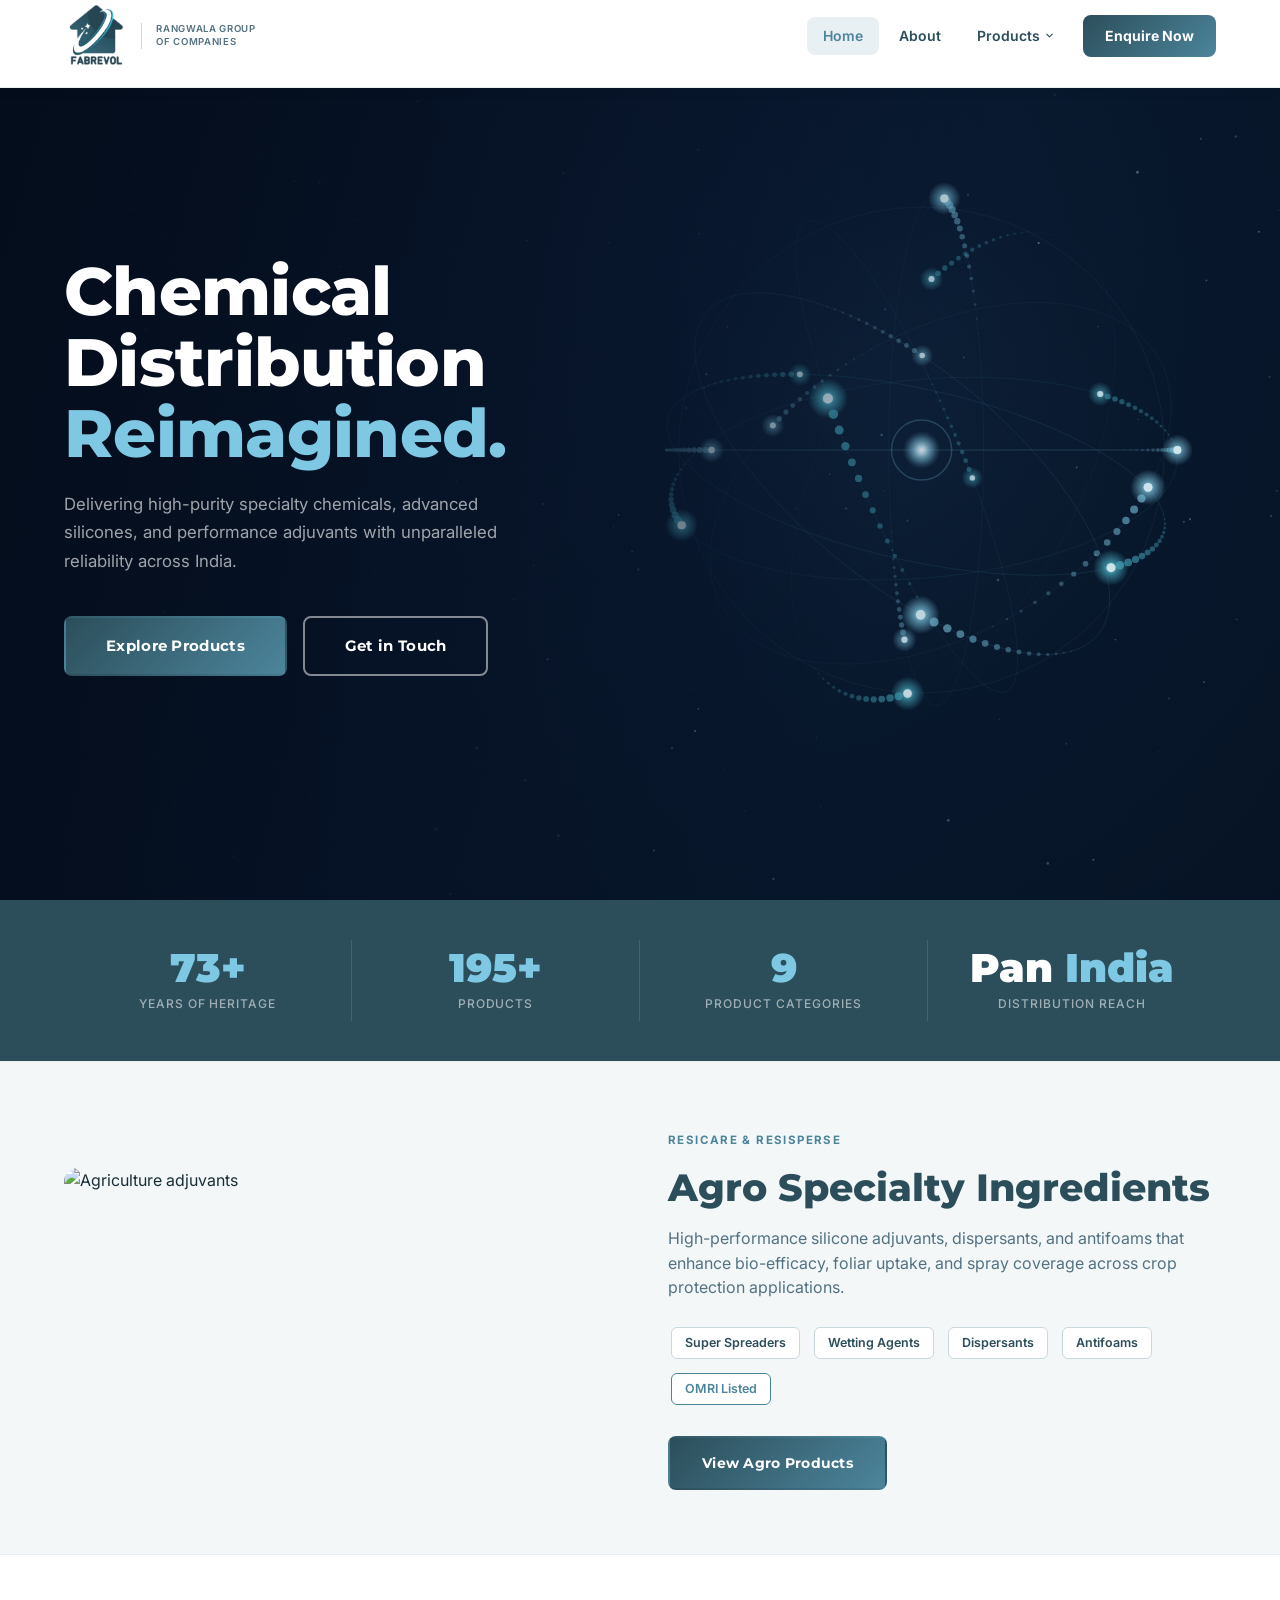
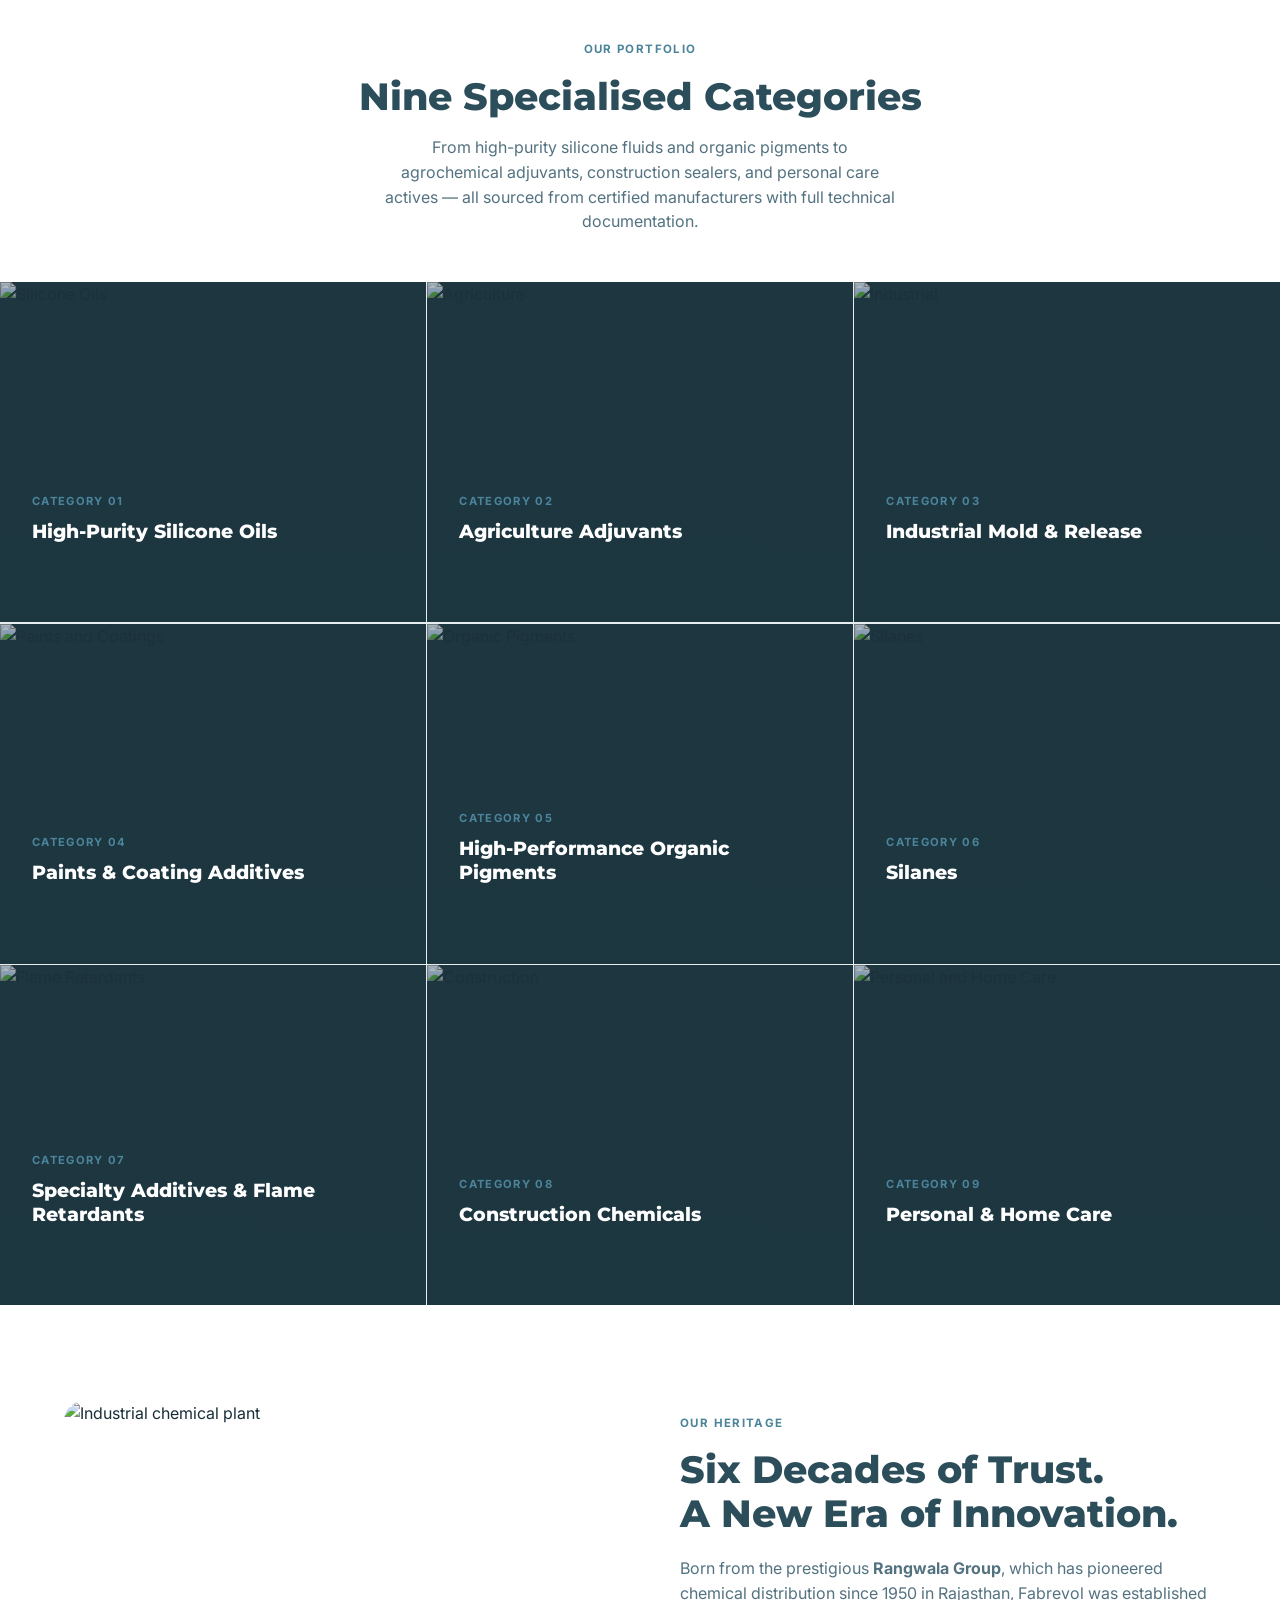
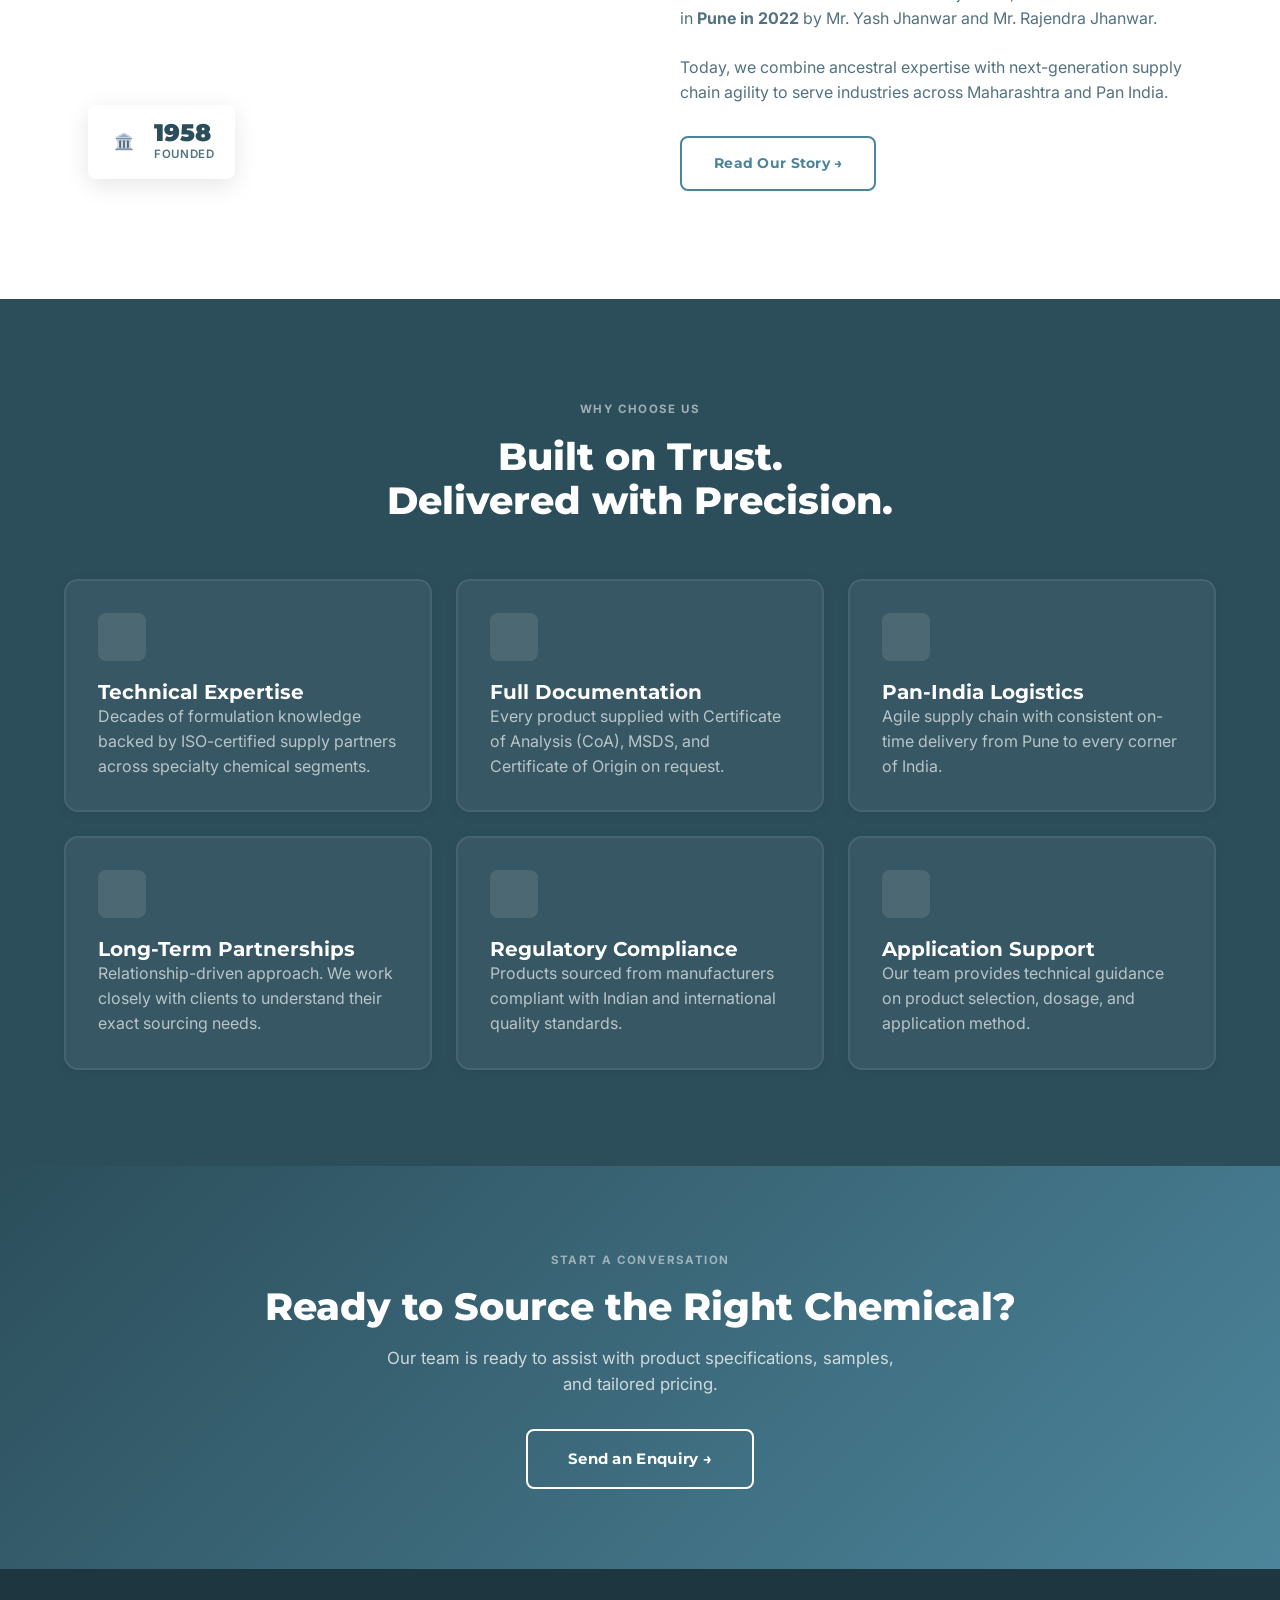
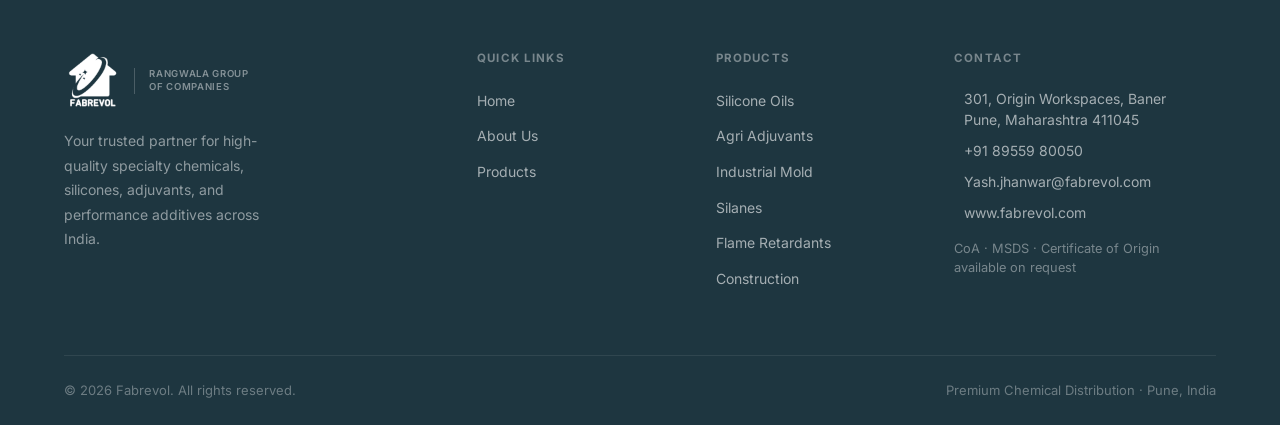
==== commit 5b37e868: "Hide principals ticker section Co-Authored-By: Claude Sonnet 4.6 <noreply@anthropic.com>" ====
--- a/index.html
+++ b/index.html
@@ -327,72 +327,7 @@
   </div>
 </section>
 
-<!-- ── PRINCIPALS TICKER ── -->
-<div style="background:linear-gradient(135deg,#2C4E5B 0%,#3a6475 100%); padding:2.25rem 0;">
-  <div class="container" style="text-align:center; margin-bottom:1.5rem;">
-    <span style="font-size:0.7rem; font-weight:700; letter-spacing:0.12em; color:rgba(255,255,255,0.5); text-transform:uppercase;">Our Principals</span>
-  </div>
-  <div style="overflow:hidden;">
-    <div class="ticker-track">
-      <!-- sets 1–4: four duplicates so the track always overfills any viewport -->
-      <div class="ticker-card"><img src="/assets/logo-wacker.svg"          alt="Wacker Chemie AG"            style="height:28px;width:auto;"></div>
-      <div class="ticker-card"><img src="/assets/logo-wacker-metroark.svg" alt="Wacker Metroark"             style="height:54px;width:auto;"></div>
-      <div class="ticker-card"><img src="/assets/logo-resil.jpg"           alt="Resil Performance Chemicals" style="height:38px;width:auto;"></div>
-      <div class="ticker-card"><img src="/assets/logo-resil-agro.png"      alt="Resil Agro Specialty"        style="height:36px;width:auto;"></div>
-      <div class="ticker-card"><img src="/assets/logo-lanya.jpg"           alt="Lanya Chem"                  style="height:52px;width:auto;"></div>
-      <div class="ticker-card"><img src="/assets/logo-wacker.svg"          alt="Wacker Chemie AG"            style="height:28px;width:auto;"></div>
-      <div class="ticker-card"><img src="/assets/logo-wacker-metroark.svg" alt="Wacker Metroark"             style="height:54px;width:auto;"></div>
-      <div class="ticker-card"><img src="/assets/logo-resil.jpg"           alt="Resil Performance Chemicals" style="height:38px;width:auto;"></div>
-      <div class="ticker-card"><img src="/assets/logo-resil-agro.png"      alt="Resil Agro Specialty"        style="height:36px;width:auto;"></div>
-      <div class="ticker-card"><img src="/assets/logo-lanya.jpg"           alt="Lanya Chem"                  style="height:52px;width:auto;"></div>
-      <div class="ticker-card"><img src="/assets/logo-wacker.svg"          alt="Wacker Chemie AG"            style="height:28px;width:auto;"></div>
-      <div class="ticker-card"><img src="/assets/logo-wacker-metroark.svg" alt="Wacker Metroark"             style="height:54px;width:auto;"></div>
-      <div class="ticker-card"><img src="/assets/logo-resil.jpg"           alt="Resil Performance Chemicals" style="height:38px;width:auto;"></div>
-      <div class="ticker-card"><img src="/assets/logo-resil-agro.png"      alt="Resil Agro Specialty"        style="height:36px;width:auto;"></div>
-      <div class="ticker-card"><img src="/assets/logo-lanya.jpg"           alt="Lanya Chem"                  style="height:52px;width:auto;"></div>
-      <div class="ticker-card"><img src="/assets/logo-wacker.svg"          alt="Wacker Chemie AG"            style="height:28px;width:auto;"></div>
-      <div class="ticker-card"><img src="/assets/logo-wacker-metroark.svg" alt="Wacker Metroark"             style="height:54px;width:auto;"></div>
-      <div class="ticker-card"><img src="/assets/logo-resil.jpg"           alt="Resil Performance Chemicals" style="height:38px;width:auto;"></div>
-      <div class="ticker-card"><img src="/assets/logo-resil-agro.png"      alt="Resil Agro Specialty"        style="height:36px;width:auto;"></div>
-      <div class="ticker-card"><img src="/assets/logo-lanya.jpg"           alt="Lanya Chem"                  style="height:52px;width:auto;"></div>
-    </div>
-  </div>
-</div>
-<style>
-.ticker-track {
-  display: flex;
-  align-items: center;
-  gap: 2.5rem;
-  width: max-content;
-  padding: 0 2.5rem;
-  animation: ticker-scroll 26s linear infinite;
-}
-.ticker-card {
-  display: flex;
-  align-items: center;
-  justify-content: center;
-  background: #ffffff;
-  border-radius: 10px;
-  padding: 12px 22px;
-  flex-shrink: 0;
-  box-shadow: 0 2px 12px rgba(0,0,0,0.18);
-  opacity: 0.92;
-  transition: opacity 0.3s, transform 0.3s;
-}
-.ticker-card:hover {
-  opacity: 1;
-  transform: translateY(-2px);
-}
-.ticker-card img {
-  display: block;
-  object-fit: contain;
-  max-width: 160px;
-}
-@keyframes ticker-scroll {
-  0%   { transform: translateX(0); }
-  100% { transform: translateX(-25%); }
-}
-</style>
+<!-- PRINCIPALS TICKER hidden -->
 
 <!-- ── CTA BANNER ── -->
 <div class="cta-banner reveal">
